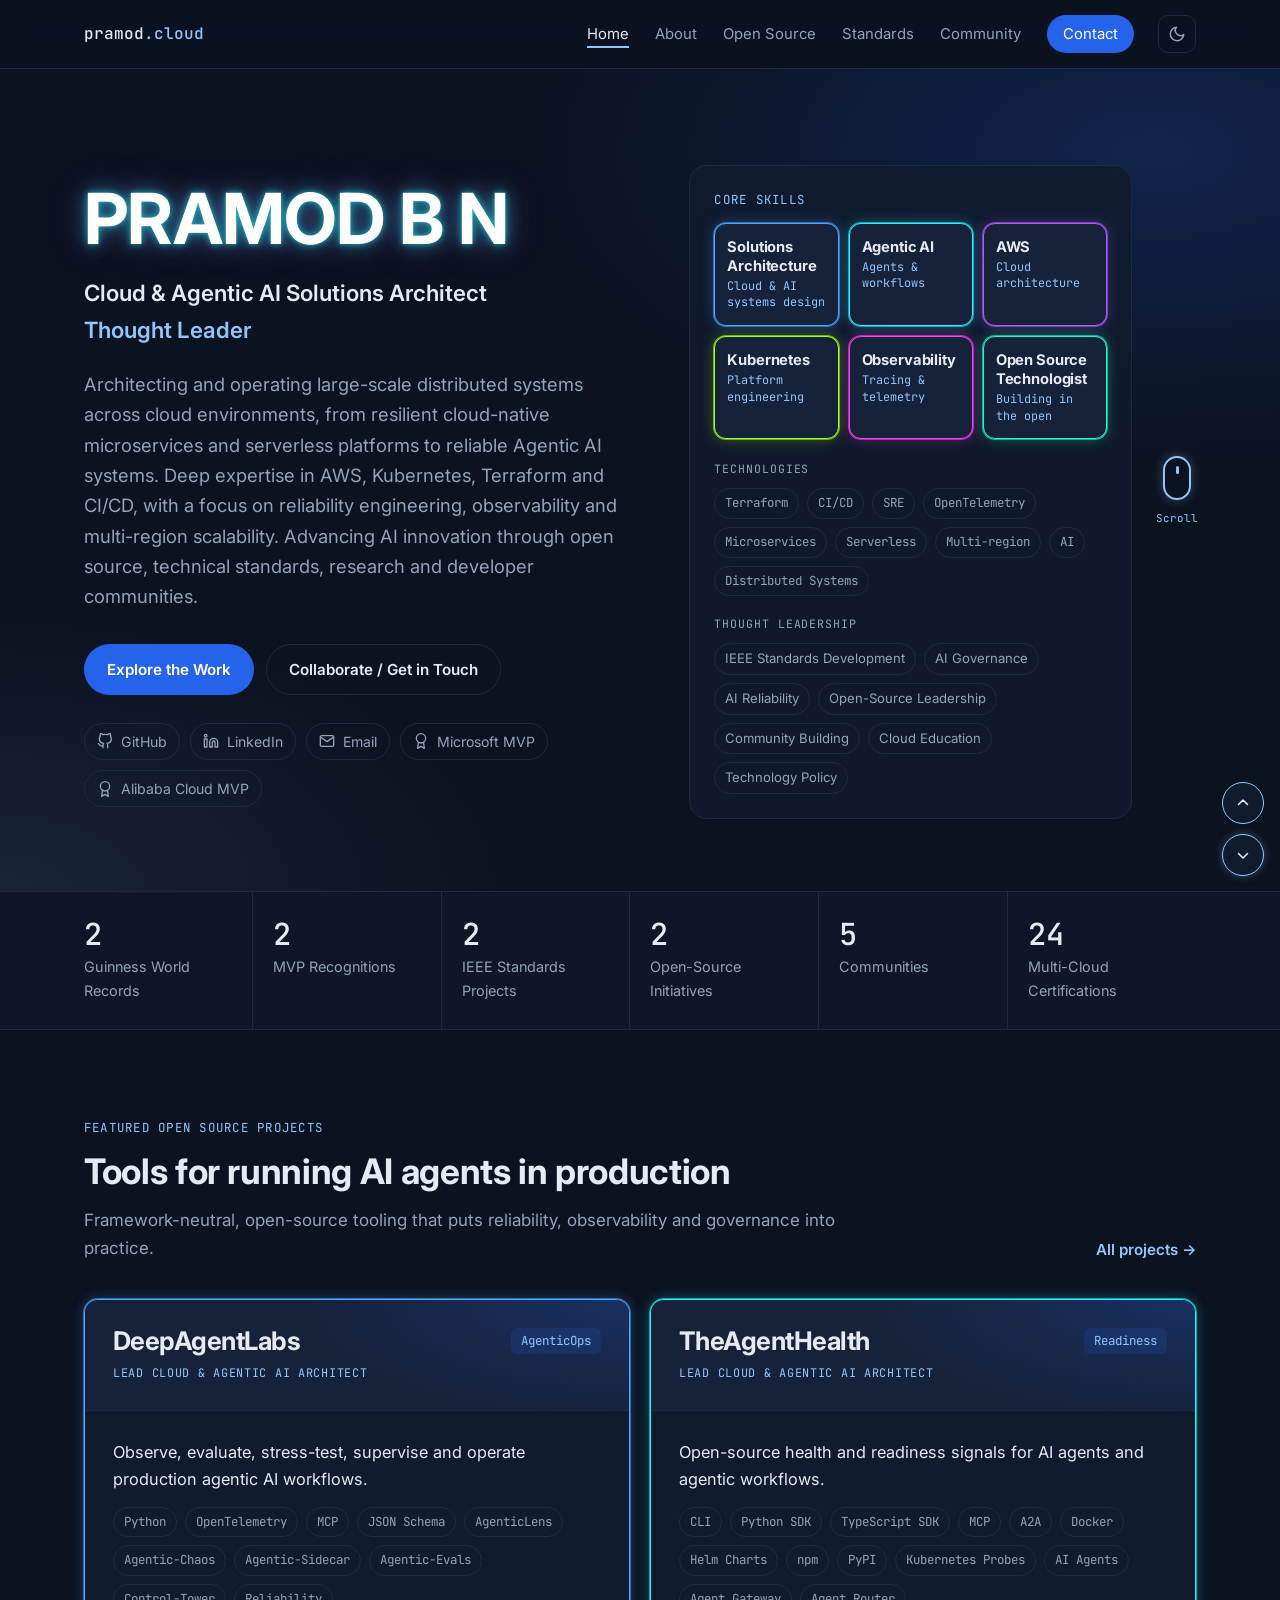
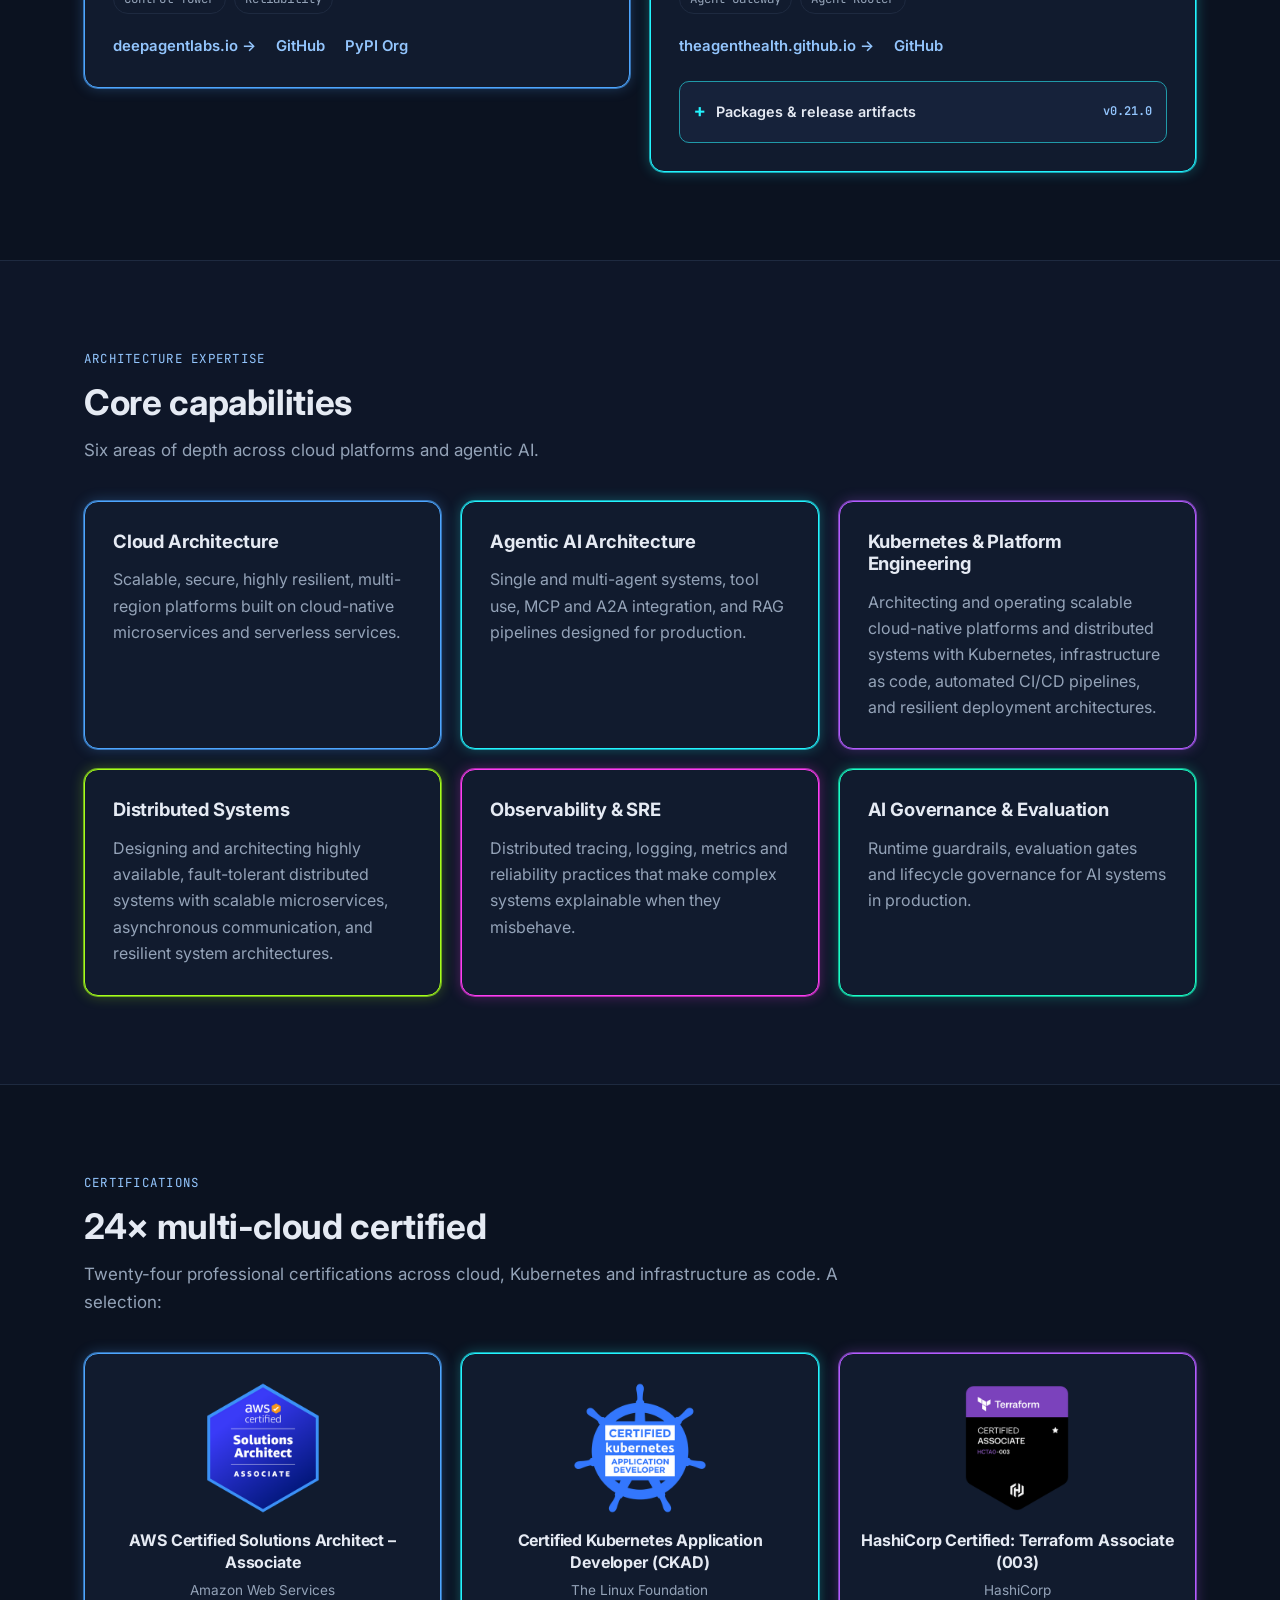
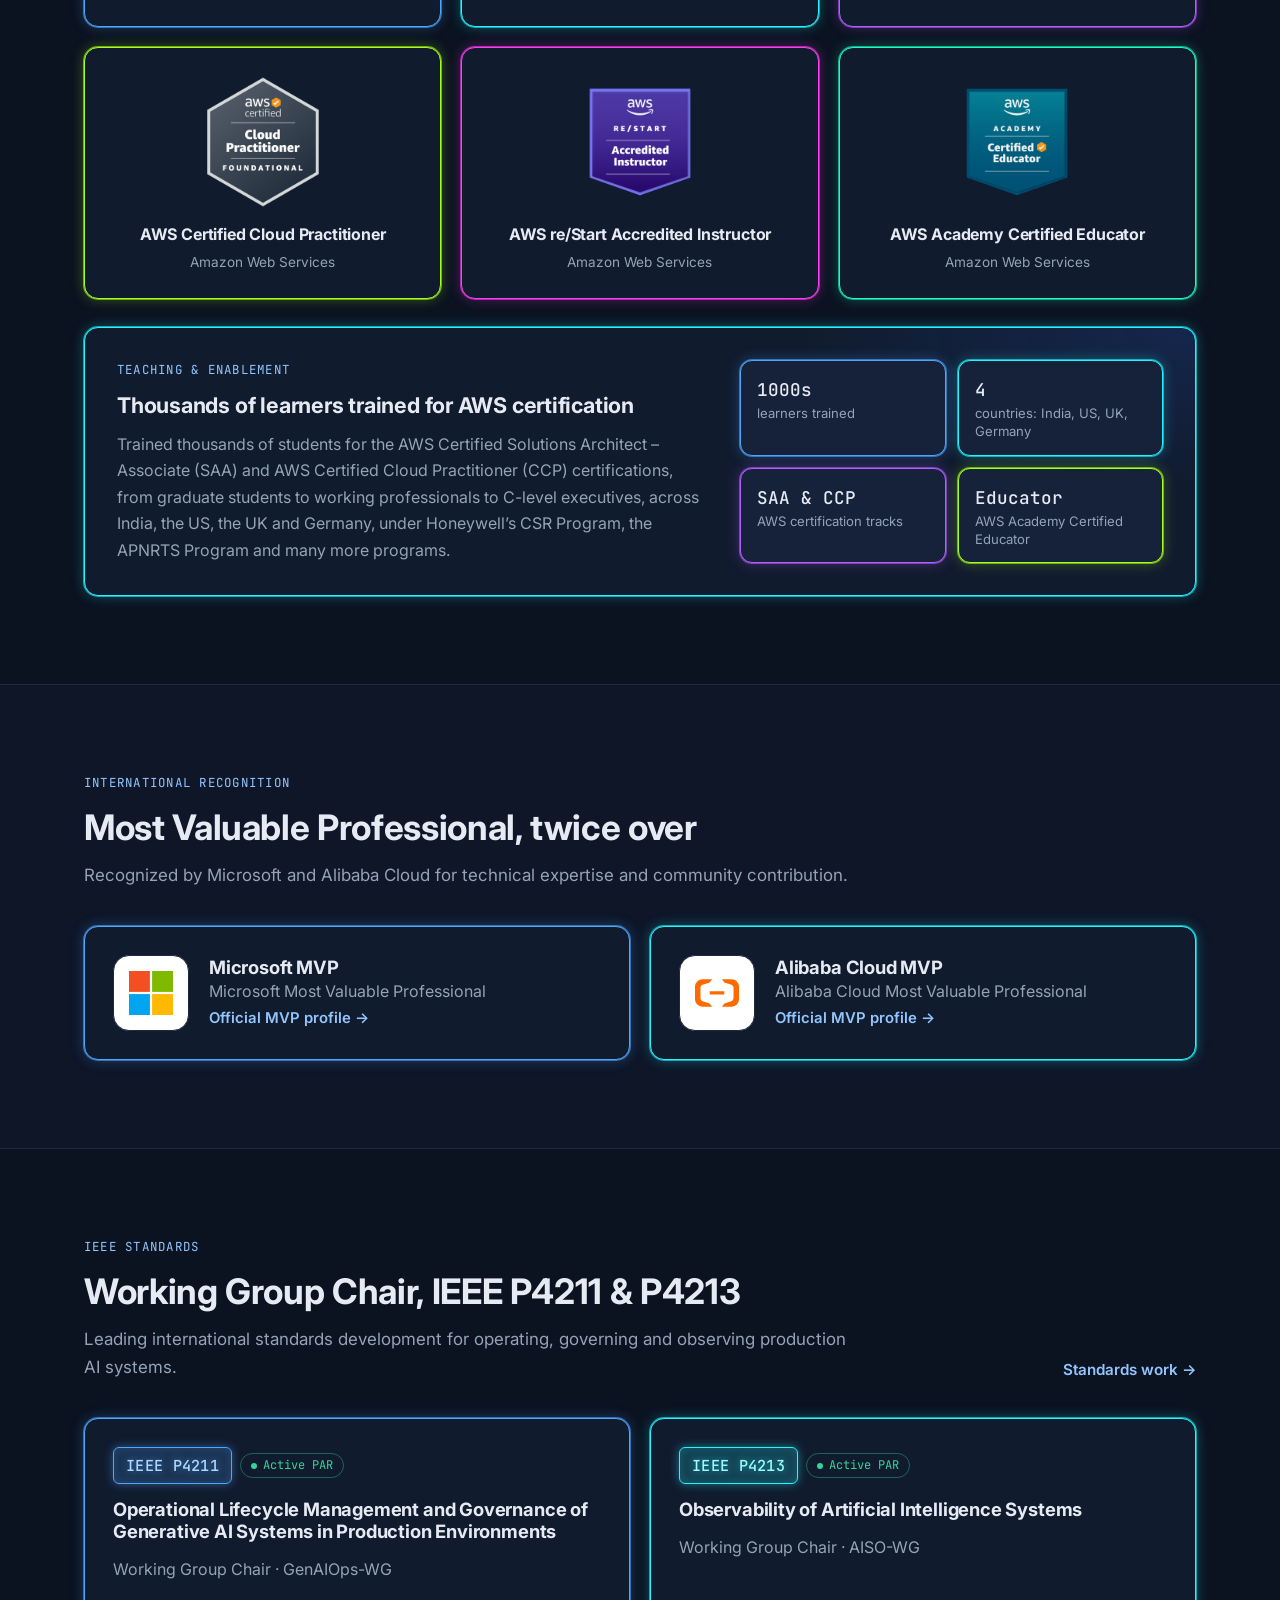
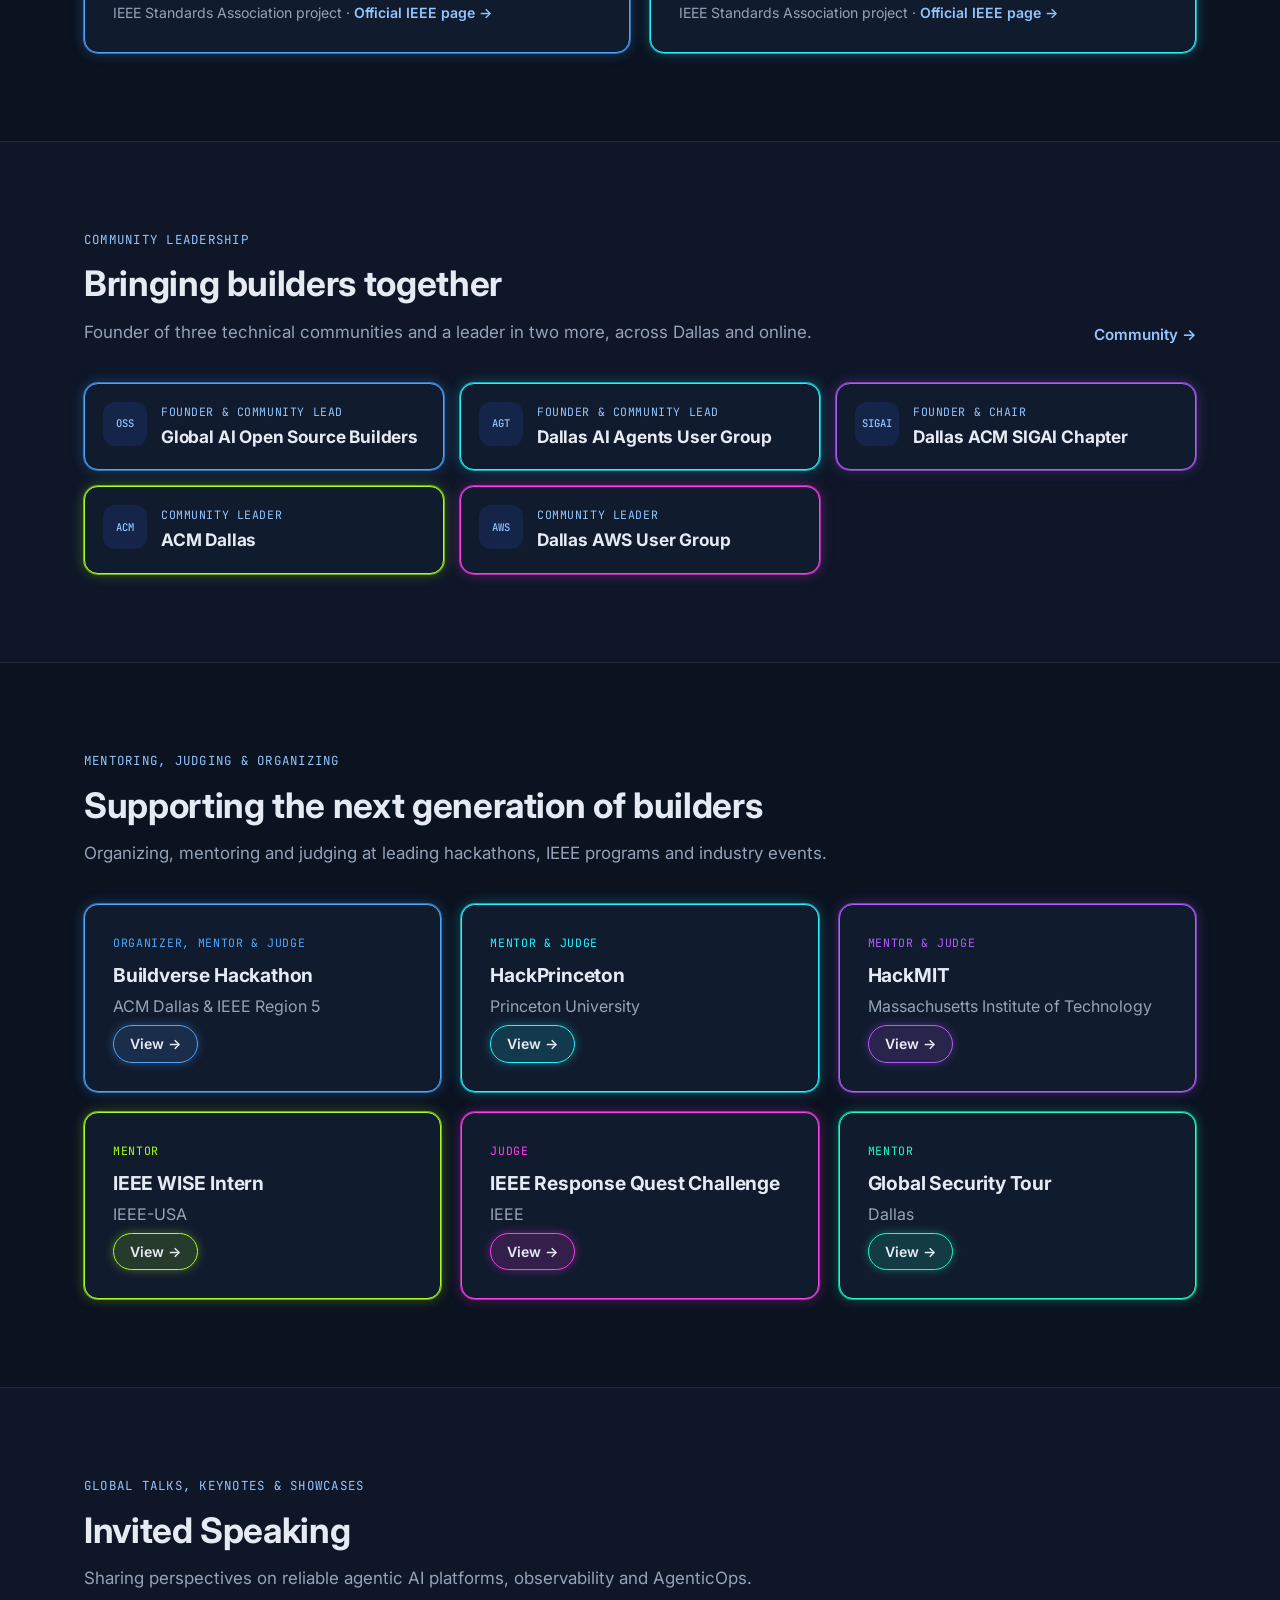
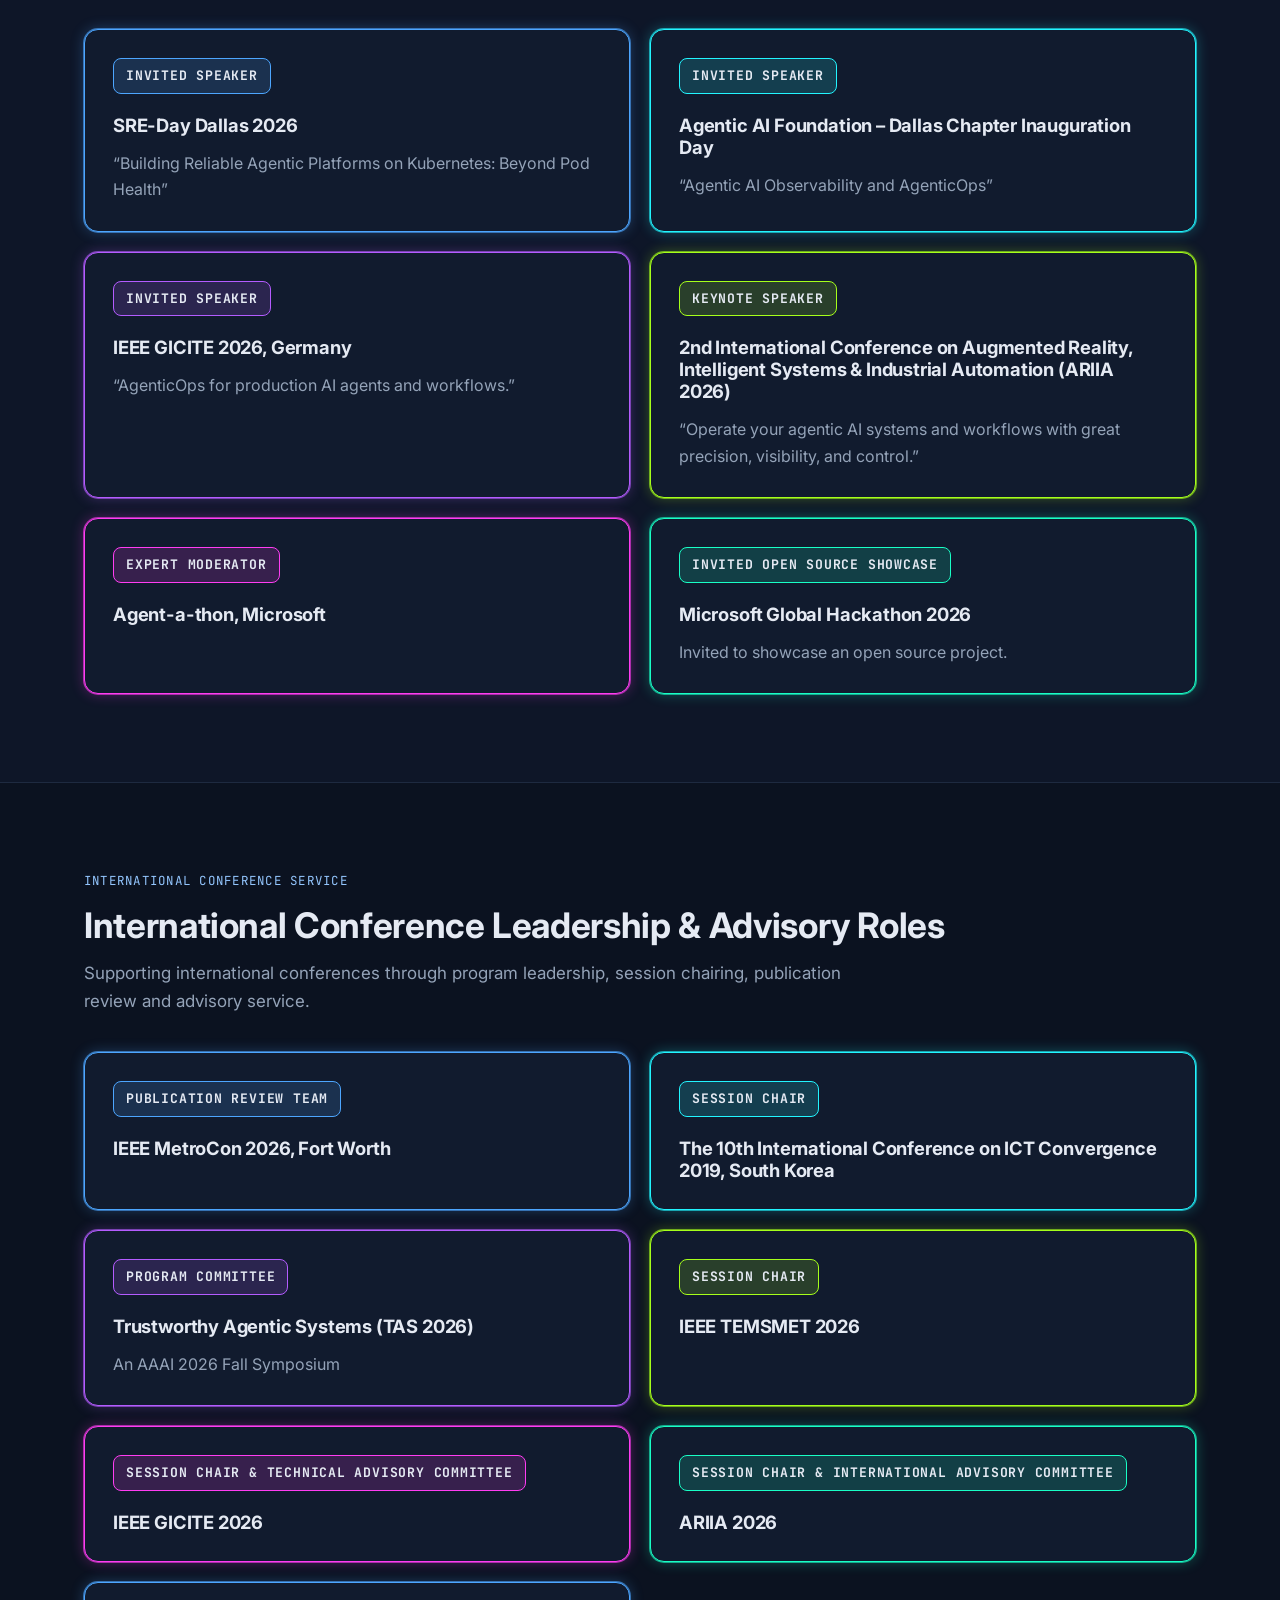
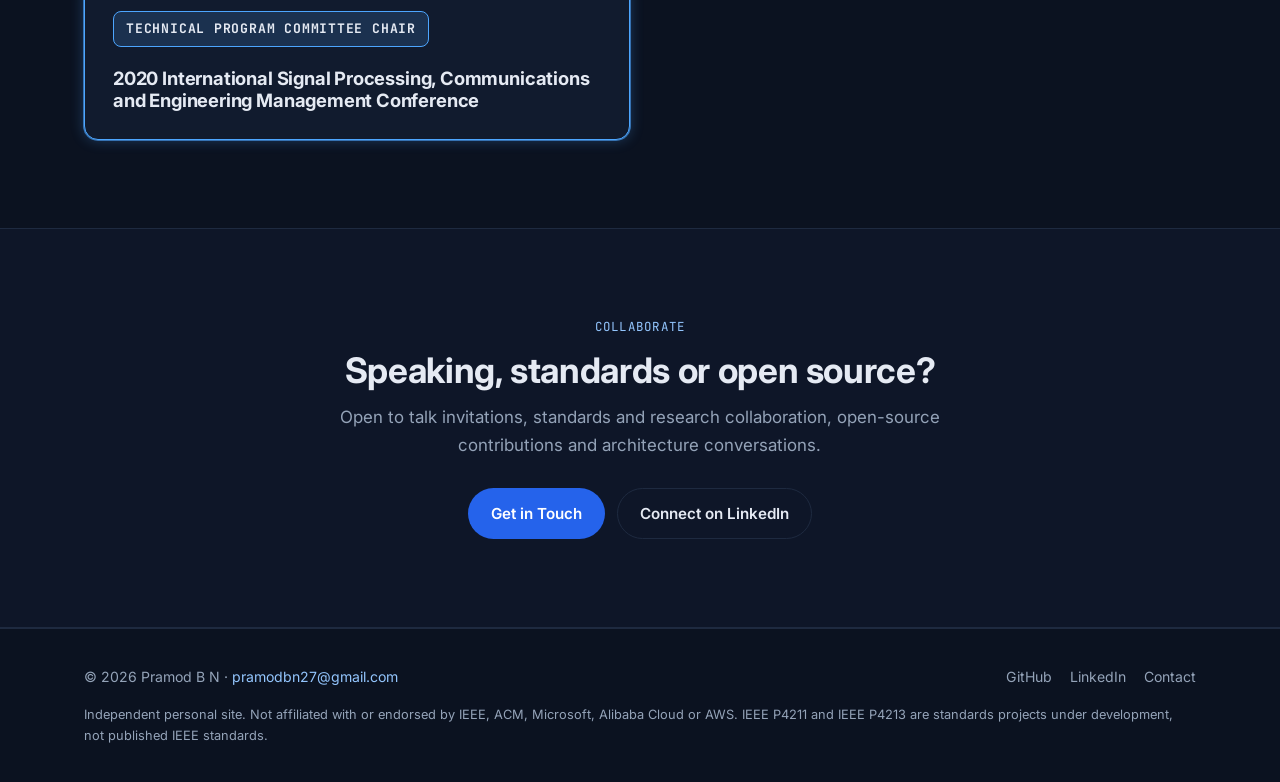
==== index.html @ 17971e89 "Add project package links and expandable AgentHealth artifacts" ====
<!DOCTYPE html>
<html lang="en">
<head>
  <meta charset="UTF-8">
  <meta name="viewport" content="width=device-width, initial-scale=1.0">
  <title>Pramod B N — Cloud & Agentic AI Solutions Architect | Thought Leader</title>
  <meta name="description" content="Pramod B N: Cloud & Agentic AI Solutions Architect, Microsoft MVP and Alibaba Cloud MVP, Working Group Chair for IEEE P4211 and P4213, and open-source builder.">
  <link rel="canonical" href="https://pramod.cloud/">
  <meta property="og:type" content="website">
  <meta property="og:site_name" content="pramod.cloud">
  <meta property="og:title" content="Pramod B N — Cloud & Agentic AI Solutions Architect | Thought Leader">
  <meta property="og:description" content="Pramod B N: Cloud & Agentic AI Solutions Architect, Microsoft MVP and Alibaba Cloud MVP, Working Group Chair for IEEE P4211 and P4213, and open-source builder.">
  <meta property="og:url" content="https://pramod.cloud/">
  <meta property="og:image" content="https://pramod.cloud/assets/img/pramod_pic.jpeg">
  <meta name="twitter:card" content="summary">
  <meta name="theme-color" content="#0b1220">
  <link rel="icon" href="data:image/svg+xml,<svg xmlns='http://www.w3.org/2000/svg' viewBox='0 0 32 32'><rect width='32' height='32' rx='8' fill='%230b1220'/><text x='16' y='22' text-anchor='middle' font-family='monospace' font-size='16' font-weight='700' fill='%2393c5fd'>P</text></svg>">
  <script>try { var t = localStorage.getItem('theme'); if (t) document.documentElement.dataset.theme = t; } catch (e) {}</script>
  <link rel="preconnect" href="https://fonts.googleapis.com">
  <link rel="preconnect" href="https://fonts.gstatic.com" crossorigin>
  <link href="https://fonts.googleapis.com/css2?family=Inter:wght@400;500;600;700&family=JetBrains+Mono:wght@400;500&display=swap" rel="stylesheet">
  <link rel="stylesheet" href="/assets/css/style.css?v=independent-project-cards">
  <script type="application/ld+json">{"@context": "https://schema.org", "@type": "Person", "name": "Pramod B N", "url": "https://pramod.cloud", "image": "https://pramod.cloud/assets/img/pramod_pic.jpeg", "jobTitle": "Cloud & Agentic AI Solutions Architect", "email": "mailto:pramodbn27@gmail.com", "sameAs": ["https://www.linkedin.com/in/pramodbn27", "https://github.com/pramodbn27", "https://mvp.microsoft.com/en-US/MVP/profile/205f903a-6d24-4566-81f5-7a5549df8368", "https://mvp.alibabacloud.com/mvp/detail/384"], "award": ["Microsoft MVP", "Alibaba Cloud MVP"], "alumniOf": [{"@type": "CollegeOrUniversity", "name": "Northeastern University"}, {"@type": "CollegeOrUniversity", "name": "Visvesvaraya Technological University"}], "knowsAbout": ["Cloud architecture", "Agentic AI", "Kubernetes", "Observability", "Site reliability engineering", "AI governance"]}</script>
</head>
<body>

  <a class="skip-link" href="#main">Skip to content</a>
  <header class="nav">
    <div class="container nav__inner">
      <a href="/" class="nav__logo">pramod<span>.cloud</span></a>
      <nav id="nav-menu" class="nav__menu" aria-label="Main">
        <a href="/" aria-current="page">Home</a>
        <a href="/about/">About</a>
        <a href="/projects/">Open Source</a>
        <a href="/standards/">Standards</a>
        <a href="/community/">Community</a>
        <a href="/contact/" class="nav__cta">Contact</a>
      </nav>
      <button class="icon-btn theme-toggle" type="button" aria-label="Switch to light theme">
        <svg class="icon icon--moon" viewBox="0 0 24 24" aria-hidden="true"><path d="M21 12.79A9 9 0 1 1 11.21 3 7 7 0 0 0 21 12.79z"/></svg><svg class="icon icon--sun" viewBox="0 0 24 24" aria-hidden="true"><circle cx="12" cy="12" r="5"/><line x1="12" y1="1" x2="12" y2="3"/><line x1="12" y1="21" x2="12" y2="23"/><line x1="4.22" y1="4.22" x2="5.64" y2="5.64"/><line x1="18.36" y1="18.36" x2="19.78" y2="19.78"/><line x1="1" y1="12" x2="3" y2="12"/><line x1="21" y1="12" x2="23" y2="12"/><line x1="4.22" y1="19.78" x2="5.64" y2="18.36"/><line x1="18.36" y1="5.64" x2="19.78" y2="4.22"/></svg>
      </button>
      <button class="icon-btn nav__toggle" type="button" aria-label="Open menu" aria-expanded="false" aria-controls="nav-menu">
        <svg class="icon " viewBox="0 0 24 24" aria-hidden="true"><line x1="3" y1="7" x2="21" y2="7"/><line x1="3" y1="17" x2="21" y2="17"/></svg>
      </button>
    </div>
  </header>

  <main id="main">
    <section class="hero">
      <div class="container hero__grid">
        <div>
          <h1>Pramod B N</h1>
          <p class="hero__role"><span class="hero__role-text">Cloud &amp; Agentic AI Solutions Architect</span><span class="hero__role-sub">Thought Leader</span></p>
          <p class="hero__lead">
            Architecting and operating large-scale distributed systems across cloud environments, from resilient
            cloud-native microservices and serverless platforms to reliable Agentic AI systems. Deep expertise in AWS,
            Kubernetes, Terraform and CI/CD, with a focus on reliability engineering, observability and multi-region
            scalability. Advancing AI innovation through open source, technical standards, research and developer communities.
          </p>
          <div class="hero__actions">
            <a href="#projects" class="btn btn--primary">Explore the Work</a>
            <a href="/contact/" class="btn btn--ghost">Collaborate / Get in Touch</a>
          </div>
          <ul class="socials" aria-label="Profiles">
            <li><a href="https://github.com/pramodbn27" target="_blank" rel="noopener"><svg class="icon " viewBox="0 0 24 24" aria-hidden="true"><path d="M9 19c-5 1.5-5-2.5-7-3m14 6v-3.87a3.37 3.37 0 0 0-.94-2.61c3.14-.35 6.44-1.54 6.44-7A5.44 5.44 0 0 0 20 4.77 5.07 5.07 0 0 0 19.91 1S18.73.65 16 2.48a13.38 13.38 0 0 0-7 0C6.27.65 5.09 1 5.09 1A5.07 5.07 0 0 0 5 4.77a5.44 5.44 0 0 0-1.5 3.78c0 5.42 3.3 6.61 6.44 7A3.37 3.37 0 0 0 9 18.13V22"/></svg>GitHub</a></li>
            <li><a href="https://www.linkedin.com/in/pramodbn27" target="_blank" rel="noopener"><svg class="icon " viewBox="0 0 24 24" aria-hidden="true"><path d="M16 8a6 6 0 0 1 6 6v7h-4v-7a2 2 0 0 0-2-2 2 2 0 0 0-2 2v7h-4v-7a6 6 0 0 1 6-6z"/><rect x="2" y="9" width="4" height="12"/><circle cx="4" cy="4" r="2"/></svg>LinkedIn</a></li>
            <li><a href="mailto:pramodbn27@gmail.com"><svg class="icon " viewBox="0 0 24 24" aria-hidden="true"><path d="M4 4h16c1.1 0 2 .9 2 2v12c0 1.1-.9 2-2 2H4c-1.1 0-2-.9-2-2V6c0-1.1.9-2 2-2z"/><polyline points="22,6 12,13 2,6"/></svg>Email</a></li>
            <li><a href="https://mvp.microsoft.com/en-US/MVP/profile/205f903a-6d24-4566-81f5-7a5549df8368" target="_blank" rel="noopener"><svg class="icon " viewBox="0 0 24 24" aria-hidden="true"><circle cx="12" cy="8" r="7"/><polyline points="8.21 13.89 7 23 12 20 17 23 15.79 13.88"/></svg>Microsoft MVP</a></li>
            <li><a href="https://mvp.alibabacloud.com/mvp/detail/384" target="_blank" rel="noopener"><svg class="icon " viewBox="0 0 24 24" aria-hidden="true"><circle cx="12" cy="8" r="7"/><polyline points="8.21 13.89 7 23 12 20 17 23 15.79 13.88"/></svg>Alibaba Cloud MVP</a></li>
          </ul>
        </div>
        <div class="hero__skills">
          <div class="skills-panel" aria-label="Skills">
            <p class="eyebrow">Core skills</p>
            <ul class="skills-grid">
              <li><strong>Solutions Architecture</strong><span>Cloud &amp; AI systems design</span></li>
              <li><strong>Agentic AI</strong><span>Agents &amp; workflows</span></li>
              <li><strong>AWS</strong><span>Cloud architecture</span></li>
              <li><strong>Kubernetes</strong><span>Platform engineering</span></li>
              <li><strong>Observability</strong><span>Tracing &amp; telemetry</span></li>
              <li><strong>Open Source Technologist</strong><span>Building in the open</span></li>
            </ul>
            <p class="skills-label">Technologies</p>
            <ul class="chips chips--mono"><li>Terraform</li><li>CI/CD</li><li>SRE</li><li>OpenTelemetry</li><li>Microservices</li><li>Serverless</li><li>Multi-region</li><li>AI</li><li>Distributed Systems</li></ul>
            <p class="skills-label">Thought leadership</p>
            <ul class="chips"><li>IEEE Standards Development</li><li>AI Governance</li><li>AI Reliability</li><li>Open-Source Leadership</li><li>Community Building</li><li>Cloud Education</li><li>Technology Policy</li></ul>
          </div>
          <a class="hero__scroll" href="#highlights" aria-label="Scroll down to highlights">
            <span class="hero__mouse" aria-hidden="true"><span class="hero__mouse-wheel"></span></span>
            <span>Scroll</span>
          </a>
        </div>
      </div>
    </section>

    <section id="highlights" class="proof" aria-label="Highlights">
      <div class="container">
        <ul class="proof__list">
          <li class="proof__item"><span class="proof__num">2</span><span class="proof__label">Guinness World Records</span></li>
          <li class="proof__item"><a href="/#recognition"><span class="proof__num">2</span><span class="proof__label">MVP Recognitions</span></a></li>
          <li class="proof__item"><a href="/standards/"><span class="proof__num">2</span><span class="proof__label">IEEE Standards Projects</span></a></li>
          <li class="proof__item"><a href="/projects/"><span class="proof__num">2</span><span class="proof__label">Open-Source Initiatives</span></a></li>
          <li class="proof__item"><a href="/community/"><span class="proof__num">5</span><span class="proof__label">Communities</span></a></li>
          <li class="proof__item"><a href="/#certifications"><span class="proof__num">24</span><span class="proof__label">Multi-Cloud Certifications</span></a></li>
        </ul>
      </div>
    </section>

    <section id="projects" class="section">
      <div class="container">
        <div class="section__head">
          <div>
            <p class="eyebrow">Featured Open Source Projects</p>
            <h2>Tools for running AI agents in production</h2>
            <p class="section__lead">Framework-neutral, open-source tooling that puts reliability, observability and governance into practice.</p>
          </div>
          <a class="more" href="/projects/">All projects &rarr;</a>
        </div>
        <div class="cards cards--2">
          <article class="card project">
            <div class="project__band"><div class="project__head"><h3>DeepAgentLabs</h3><span class="tag">AgenticOps</span></div><p class="project__role">Lead Cloud &amp; Agentic AI Architect</p></div>
            <div class="project__body">
              <p class="project__value">Observe, evaluate, stress-test, supervise and operate production agentic AI workflows.</p>
              <ul class="chips chips--mono"><li>Python</li><li>OpenTelemetry</li><li>MCP</li><li>JSON Schema</li><li>AgenticLens</li><li>Agentic-Chaos</li><li>Agentic-Sidecar</li><li>Agentic-Evals</li><li>Control-Tower</li><li>Reliability</li></ul>
              <div class="card__links">
                <a href="https://deepagentlabs.io/" target="_blank" rel="noopener">deepagentlabs.io &rarr;</a>
                <a href="https://github.com/DeepAgentLabs" target="_blank" rel="noopener">GitHub</a>
                <a href="https://pypi.org/org/deepagentlabs/" target="_blank" rel="noopener">PyPI Org</a>
              </div>
            </div>
          </article>
          <article class="card project">
            <div class="project__band"><div class="project__head"><h3>TheAgentHealth</h3><span class="tag">Readiness</span></div><p class="project__role">Lead Cloud &amp; Agentic AI Architect</p></div>
            <div class="project__body">
              <p class="project__value">Open-source health and readiness signals for AI agents and agentic workflows.</p>
              <ul class="chips chips--mono"><li>CLI</li><li>Python SDK</li><li>TypeScript SDK</li><li>MCP</li><li>A2A</li><li>Docker</li><li>Helm Charts</li><li>npm</li><li>PyPI</li><li>Kubernetes Probes</li><li>AI Agents</li><li>Agent Gateway</li><li>Agent Router</li></ul>
              <div class="card__links">
                <a href="https://theagenthealth.github.io/" target="_blank" rel="noopener">theagenthealth.github.io &rarr;</a>
                <a href="https://github.com/TheAgentHealth/agenthealth" target="_blank" rel="noopener">GitHub</a>
              </div>
              <details class="project-artifacts">
                <summary><span>Packages &amp; release artifacts</span><span class="project-artifacts__count">v0.21.0</span></summary>
                <div class="project-artifacts__body">
                  <p class="project-artifacts__heading">Packages &amp; platforms</p>
                  <ul class="project-artifacts__platforms">
                    <li><a href="https://pypi.org/project/agenthealth/" target="_blank" rel="noopener">PyPI — Python SDK</a></li>
                    <li><a href="https://www.npmjs.com/package/@theagenthealth/agenthealth" target="_blank" rel="noopener">npm — JavaScript/TypeScript SDK</a></li>
                    <li><a href="https://hub.docker.com/r/theagenthealth/agenthealth" target="_blank" rel="noopener">Docker Hub image</a></li>
                    <li><a href="https://hub.docker.com/r/theagenthealth/agenthealth/tags" target="_blank" rel="noopener">Docker Hub image tags</a></li>
                    <li><a href="https://github.com/TheAgentHealth/agenthealth/pkgs/container/agenthealth" target="_blank" rel="noopener">GitHub container image</a></li>
                    <li><a href="https://github.com/TheAgentHealth/agenthealth/pkgs/container/charts%2Fagenthealth" target="_blank" rel="noopener">GitHub Helm chart</a></li>
                    <li><a href="https://github.com/TheAgentHealth/agenthealth/pkgs/container/agenthealth-binaries" target="_blank" rel="noopener">GitHub OCI binary bundle</a></li>
                    <li><a href="https://github.com/TheAgentHealth/agenthealth/releases" target="_blank" rel="noopener">GitHub releases — all versions</a></li>
                  </ul>
                  <p class="project-artifacts__heading"><a href="https://github.com/TheAgentHealth/agenthealth/releases/tag/v0.21.0" target="_blank" rel="noopener">v0.21.0 release</a> <span>21 downloadable artifacts</span></p>
                  <ul class="project-artifacts__downloads">
                    <li><a href="https://github.com/TheAgentHealth/agenthealth/releases/download/v0.21.0/agenthealth_v0.21.0_linux_amd64.tar.gz" target="_blank" rel="noopener">Linux AMD64 CLI</a></li>
                    <li><a href="https://github.com/TheAgentHealth/agenthealth/releases/download/v0.21.0/agenthealth_v0.21.0_linux_arm64.tar.gz" target="_blank" rel="noopener">Linux ARM64 CLI</a></li>
                    <li><a href="https://github.com/TheAgentHealth/agenthealth/releases/download/v0.21.0/agenthealth_v0.21.0_darwin_amd64.tar.gz" target="_blank" rel="noopener">macOS Intel CLI</a></li>
                    <li><a href="https://github.com/TheAgentHealth/agenthealth/releases/download/v0.21.0/agenthealth_v0.21.0_darwin_arm64.tar.gz" target="_blank" rel="noopener">macOS Apple Silicon CLI</a></li>
                    <li><a href="https://github.com/TheAgentHealth/agenthealth/releases/download/v0.21.0/agenthealth_v0.21.0_windows_amd64.zip" target="_blank" rel="noopener">Windows AMD64 CLI</a></li>
                    <li><a href="https://github.com/TheAgentHealth/agenthealth/releases/download/v0.21.0/agenthealth_v0.21.0_linux_amd64.deb" target="_blank" rel="noopener">Debian/Ubuntu packages — AMD64</a></li>
                    <li><a href="https://github.com/TheAgentHealth/agenthealth/releases/download/v0.21.0/agenthealth_v0.21.0_linux_arm64.deb" target="_blank" rel="noopener">Debian/Ubuntu packages — ARM64</a></li>
                    <li><a href="https://github.com/TheAgentHealth/agenthealth/releases/download/v0.21.0/agenthealth_v0.21.0_linux_amd64.rpm" target="_blank" rel="noopener">RPM packages — AMD64</a></li>
                    <li><a href="https://github.com/TheAgentHealth/agenthealth/releases/download/v0.21.0/agenthealth_v0.21.0_linux_arm64.rpm" target="_blank" rel="noopener">RPM packages — ARM64</a></li>
                    <li><a href="https://github.com/TheAgentHealth/agenthealth/releases/download/v0.21.0/agenthealth.rb" target="_blank" rel="noopener">Homebrew formula</a></li>
                    <li><a href="https://github.com/TheAgentHealth/agenthealth/releases/download/v0.21.0/agenthealth.json" target="_blank" rel="noopener">Scoop manifest</a></li>
                    <li><a href="https://github.com/TheAgentHealth/agenthealth/releases/download/v0.21.0/agenthealth-0.21.0.tgz" target="_blank" rel="noopener">Helm chart archive</a></li>
                    <li><a href="https://github.com/TheAgentHealth/agenthealth/releases/download/v0.21.0/agenthealth-0.21.0-py3-none-any.whl" target="_blank" rel="noopener">Python SDK — Wheel</a></li>
                    <li><a href="https://github.com/TheAgentHealth/agenthealth/releases/download/v0.21.0/agenthealth-0.21.0.tar.gz" target="_blank" rel="noopener">Python SDK — Source archive</a></li>
                    <li><a href="https://github.com/TheAgentHealth/agenthealth/releases/download/v0.21.0/theagenthealth-agenthealth-0.21.0.tgz" target="_blank" rel="noopener">npm package archive</a></li>
                    <li><a href="https://github.com/TheAgentHealth/agenthealth/releases/download/v0.21.0/agenthealth_v0.21.0_linux_amd64.cdx.json" target="_blank" rel="noopener">Linux SBOMs — AMD64</a></li>
                    <li><a href="https://github.com/TheAgentHealth/agenthealth/releases/download/v0.21.0/agenthealth_v0.21.0_linux_arm64.cdx.json" target="_blank" rel="noopener">Linux SBOMs — ARM64</a></li>
                    <li><a href="https://github.com/TheAgentHealth/agenthealth/releases/download/v0.21.0/agenthealth_v0.21.0_darwin_amd64.cdx.json" target="_blank" rel="noopener">macOS SBOMs — Intel</a></li>
                    <li><a href="https://github.com/TheAgentHealth/agenthealth/releases/download/v0.21.0/agenthealth_v0.21.0_darwin_arm64.cdx.json" target="_blank" rel="noopener">macOS SBOMs — Apple Silicon</a></li>
                    <li><a href="https://github.com/TheAgentHealth/agenthealth/releases/download/v0.21.0/agenthealth_v0.21.0_windows_amd64.cdx.json" target="_blank" rel="noopener">Windows SBOM</a></li>
                    <li><a href="https://github.com/TheAgentHealth/agenthealth/releases/download/v0.21.0/checksums.txt" target="_blank" rel="noopener">Checksums</a></li>
                  </ul>
                </div>
              </details>
            </div>
          </article>
        </div>
      </div>
    </section>

    <section id="expertise" class="section section--alt">
      <div class="container">
        <p class="eyebrow">Architecture expertise</p>
        <h2>Core capabilities</h2>
        <p class="section__lead">Six areas of depth across cloud platforms and agentic AI.</p>
        <div class="cards cards--3">
          <article class="card">
            <h3>Cloud Architecture</h3>
            <p>Scalable, secure, highly resilient, multi-region platforms built on cloud-native microservices and serverless services.</p>
          </article>
          <article class="card">
            <h3>Agentic AI Architecture</h3>
            <p>Single and multi-agent systems, tool use, MCP and A2A integration, and RAG pipelines designed for production.</p>
          </article>
          <article class="card">
            <h3>Kubernetes &amp; Platform Engineering</h3>
            <p>Architecting and operating scalable cloud-native platforms and distributed systems with Kubernetes, infrastructure as code, automated CI/CD pipelines, and resilient deployment architectures.</p>
          </article>
          <article class="card">
            <h3>Distributed Systems</h3>
            <p>Designing and architecting highly available, fault-tolerant distributed systems with scalable microservices, asynchronous communication, and resilient system architectures.</p>
          </article>
          <article class="card">
            <h3>Observability &amp; SRE</h3>
            <p>Distributed tracing, logging, metrics and reliability practices that make complex systems explainable when they misbehave.</p>
          </article>
          <article class="card">
            <h3>AI Governance &amp; Evaluation</h3>
            <p>Runtime guardrails, evaluation gates and lifecycle governance for AI systems in production.</p>
          </article>
        </div>
      </div>
    </section>

    <section id="certifications" class="section">
      <div class="container">
        <p class="eyebrow">Certifications</p>
        <h2>24× multi-cloud certified</h2>
        <p class="section__lead">Twenty-four professional certifications across cloud, Kubernetes and infrastructure as code. A selection:</p>
        <ul class="certs">
          <li class="cert" style="--glow: #4da6ff">
            <img src="/assets/img/certs/aws-solutions-architect-associate.png" alt="AWS Certified Solutions Architect – Associate badge" width="340" height="340" loading="lazy">
            <h3>AWS Certified Solutions Architect – Associate</h3>
            <p>Amazon Web Services</p>
          </li>
          <li class="cert" style="--glow: #22f5ff">
            <img src="/assets/img/certs/kubernetes-ckad.png" alt="Certified Kubernetes Application Developer (CKAD) badge" width="340" height="340" loading="lazy">
            <h3>Certified Kubernetes Application Developer (CKAD)</h3>
            <p>The Linux Foundation</p>
          </li>
          <li class="cert" style="--glow: #b45cff">
            <img src="/assets/img/certs/hashicorp-terraform-associate.png" alt="HashiCorp Certified: Terraform Associate (003) badge" width="340" height="340" loading="lazy">
            <h3>HashiCorp Certified: Terraform Associate (003)</h3>
            <p>HashiCorp</p>
          </li>
          <li class="cert" style="--glow: #a6ff1a">
            <img src="/assets/img/certs/aws-cloud-practitioner.png" alt="AWS Certified Cloud Practitioner badge" width="340" height="340" loading="lazy">
            <h3>AWS Certified Cloud Practitioner</h3>
            <p>Amazon Web Services</p>
          </li>
          <li class="cert" style="--glow: #ff3df2">
            <img src="/assets/img/certs/aws-restart-accredited-instructor.png" alt="AWS re/Start Accredited Instructor badge" width="340" height="340" loading="lazy">
            <h3>AWS re/Start Accredited Instructor</h3>
            <p>Amazon Web Services</p>
          </li>
          <li class="cert" style="--glow: #19ffc6">
            <img src="/assets/img/certs/aws-academy-certified-educator.png" alt="AWS Academy Certified Educator badge" width="340" height="340" loading="lazy">
            <h3>AWS Academy Certified Educator</h3>
            <p>Amazon Web Services</p>
          </li>
        </ul>
        <div class="teaching">
          <div>
            <p class="eyebrow">Teaching &amp; enablement</p>
            <h3>Thousands of learners trained for AWS certification</h3>
            <p>
              Trained thousands of students for the AWS Certified Solutions Architect – Associate (SAA) and
              AWS Certified Cloud Practitioner (CCP) certifications, from graduate students to working professionals
              to C-level executives, across India, the US, the UK and Germany, under Honeywell&rsquo;s CSR Program,
              the APNRTS Program and many more programs.
            </p>
          </div>
          <ul class="teaching__facts">
            <li><strong>1000s</strong><span>learners trained</span></li>
            <li><strong>4</strong><span>countries: India, US, UK, Germany</span></li>
            <li><strong>SAA &amp; CCP</strong><span>AWS certification tracks</span></li>
            <li><strong>Educator</strong><span>AWS Academy Certified Educator</span></li>
          </ul>
        </div>
      </div>
    </section>

    <section id="recognition" class="section section--alt">
      <div class="container">
        <p class="eyebrow">International recognition</p>
        <h2>Most Valuable Professional, twice over</h2>
        <p class="section__lead">Recognized by Microsoft and Alibaba Cloud for technical expertise and community contribution.</p>
        <div class="cards cards--2">
          <article class="card award">
            <div class="award__logo"><svg class="award__logo-svg" viewBox="0 0 24 24" role="img" aria-label="Microsoft logo"><rect x="0" y="0" width="11.4" height="11.4" fill="#F25022"/><rect x="12.6" y="0" width="11.4" height="11.4" fill="#7FBA00"/><rect x="0" y="12.6" width="11.4" height="11.4" fill="#00A4EF"/><rect x="12.6" y="12.6" width="11.4" height="11.4" fill="#FFB900"/></svg></div>
            <div>
              <h3>Microsoft MVP</h3>
              <p>Microsoft Most Valuable Professional</p>
              <a href="https://mvp.microsoft.com/en-US/MVP/profile/205f903a-6d24-4566-81f5-7a5549df8368" target="_blank" rel="noopener">Official MVP profile &rarr;</a>
            </div>
          </article>
          <article class="card award">
            <div class="award__logo"><svg class="award__logo-svg" viewBox="0 0 24 24" role="img" aria-label="Alibaba Cloud logo"><path fill="#FF6A00" d="M3.996 4.517h5.291L8.01 6.324 4.153 7.506a1.668 1.668 0 0 0-1.165 1.601v5.786a1.668 1.668 0 0 0 1.165 1.6l3.857 1.183 1.277 1.807H3.996A3.996 3.996 0 0 1 0 15.487V8.513a3.996 3.996 0 0 1 3.996-3.996m16.008 0h-5.291l1.277 1.807 3.857 1.182c.715.227 1.17.889 1.165 1.601v5.786a1.668 1.668 0 0 1-1.165 1.6l-3.857 1.183-1.277 1.807h5.291A3.996 3.996 0 0 0 24 15.487V8.513a3.996 3.996 0 0 0-3.996-3.996m-4.007 8.345H8.002v-1.804h7.995Z"/></svg></div>
            <div>
              <h3>Alibaba Cloud MVP</h3>
              <p>Alibaba Cloud Most Valuable Professional</p>
              <a href="https://mvp.alibabacloud.com/mvp/detail/384" target="_blank" rel="noopener">Official MVP profile &rarr;</a>
            </div>
          </article>
        </div>
      </div>
    </section>

    <section id="standards" class="section">
      <div class="container">
        <div class="section__head">
          <div>
            <p class="eyebrow">IEEE Standards</p>
            <h2>Working Group Chair, IEEE P4211 &amp; P4213</h2>
            <p class="section__lead">Leading international standards development for operating, governing and observing production AI systems.</p>
          </div>
          <a class="more" href="/standards/">Standards work &rarr;</a>
        </div>
        <div class="cards cards--2">
          <article class="card">
            <div class="card__meta"><span class="tag tag--ieee">IEEE P4211</span><span class="status">Active PAR</span></div>
            <h3>Operational Lifecycle Management and Governance of Generative AI Systems in Production Environments</h3>
            <p>Working Group Chair &middot; GenAIOps-WG</p>
            <p class="ieee-line">IEEE Standards Association project &middot; <a href="https://standards.ieee.org/ieee/4211/12757/" target="_blank" rel="noopener">Official IEEE page &rarr;</a></p>
          </article>
          <article class="card">
            <div class="card__meta"><span class="tag tag--ieee">IEEE P4213</span><span class="status">Active PAR</span></div>
            <h3>Observability of Artificial Intelligence Systems</h3>
            <p>Working Group Chair &middot; AISO-WG</p>
            <p class="ieee-line">IEEE Standards Association project &middot; <a href="https://standards.ieee.org/ieee/4213/12758/" target="_blank" rel="noopener">Official IEEE page &rarr;</a></p>
          </article>
        </div>
      </div>
    </section>

    <section id="community" class="section section--alt">
      <div class="container">
        <div class="section__head">
          <div>
            <p class="eyebrow">Community leadership</p>
            <h2>Bringing builders together</h2>
            <p class="section__lead">Founder of three technical communities and a leader in two more, across Dallas and online.</p>
          </div>
          <a class="more" href="/community/">Community &rarr;</a>
        </div>
        <ul class="community community--home">
          <li class="community__item">
            <span class="community__mark" aria-hidden="true">OSS</span>
            <div>
              <p class="community__role">Founder &amp; Community Lead</p>
              <h3>Global AI Open Source Builders</h3>
              
            </div>
          </li>
          <li class="community__item">
            <span class="community__mark" aria-hidden="true">AGT</span>
            <div>
              <p class="community__role">Founder &amp; Community Lead</p>
              <h3>Dallas AI Agents User Group</h3>
              
            </div>
          </li>
          <li class="community__item">
            <span class="community__mark" aria-hidden="true">SIGAI</span>
            <div>
              <p class="community__role">Founder &amp; Chair</p>
              <h3>Dallas ACM SIGAI Chapter</h3>
              
            </div>
          </li>
          <li class="community__item">
            <span class="community__mark" aria-hidden="true">ACM</span>
            <div>
              <p class="community__role">Community Leader</p>
              <h3>ACM Dallas</h3>
              
            </div>
          </li>
          <li class="community__item">
            <span class="community__mark" aria-hidden="true">AWS</span>
            <div>
              <p class="community__role">Community Leader</p>
              <h3>Dallas AWS User Group</h3>
              
            </div>
          </li>
        </ul>
      </div>
    </section>

    <section id="mentoring" class="section">
      <div class="container">
        <p class="eyebrow">Mentoring, judging &amp; organizing</p>
        <h2>Supporting the next generation of builders</h2>
        <p class="section__lead">Organizing, mentoring and judging at leading hackathons, IEEE programs and industry events.</p>
        <ul class="cards cards--3 mentors">
          <li class="card mentor">
            <p class="mentor__role">Organizer, Mentor &amp; Judge</p>
            <h3>Buildverse Hackathon</h3>
            <p>ACM Dallas &amp; IEEE Region 5</p>
            <a class="mentor__link" href="https://hackculture.io/hackathons/buildverse-hackathon" target="_blank" rel="noopener" aria-label="View the Buildverse hackathon on HackCulture">View &rarr;</a>
          </li>
          <li class="card mentor">
            <p class="mentor__role">Mentor &amp; Judge</p>
            <h3>HackPrinceton</h3>
            <p>Princeton University</p>
            <a class="mentor__link" href="https://hackprinceton-fall-2025.devpost.com/" target="_blank" rel="noopener" aria-label="View HackPrinceton on Devpost">View &rarr;</a>
          </li>
          <li class="card mentor">
            <p class="mentor__role">Mentor &amp; Judge</p>
            <h3>HackMIT</h3>
            <p>Massachusetts Institute of Technology</p>
            <a class="mentor__link" href="https://hackmit.org/" target="_blank" rel="noopener" aria-label="View the HackMIT website">View &rarr;</a>
          </li>
          <li class="card mentor">
            <p class="mentor__role">Mentor</p>
            <h3>IEEE WISE Intern</h3>
            <p>IEEE-USA</p>
            <a class="mentor__link" href="https://insight.ieeeusa.org/articles/a-wise-approach-to-ai-energy-and-the-future-of-the-grid/" target="_blank" rel="noopener" aria-label="View the IEEE-USA InSight article on the WISE internship">View &rarr;</a>
          </li>
          <li class="card mentor">
            <p class="mentor__role">Judge</p>
            <h3>IEEE Response Quest Challenge</h3>
            <p>IEEE</p>
            <a class="mentor__link" href="https://www.ieee.org/response-quest-challenge" target="_blank" rel="noopener" aria-label="View the IEEE Response Quest Challenge">View &rarr;</a>
          </li>
          <li class="card mentor">
            <p class="mentor__role">Mentor</p>
            <h3>Global Security Tour</h3>
            <p>Dallas</p>
            <a class="mentor__link" href="https://www.seattledataai.org/events/security-tour/dallas" target="_blank" rel="noopener" aria-label="View the Global Security Tour Dallas event">View &rarr;</a>
          </li>
        </ul>
      </div>
    </section>

    <section id="speaking" class="section section--alt" aria-labelledby="speaking-heading">
      <div class="container">
        <p class="eyebrow">Global Talks, keynotes &amp; showcases</p>
        <h2 id="speaking-heading">Invited Speaking</h2>
        <p class="section__lead">Sharing perspectives on reliable agentic AI platforms, observability and AgenticOps.</p>
        <ul class="cards cards--2">
          <li class="card">
            <p class="mentor__role">Invited Speaker</p>
            <h3>SRE-Day Dallas 2026</h3>
            <p>&ldquo;Building Reliable Agentic Platforms on Kubernetes: Beyond Pod Health&rdquo;</p>
          </li>
          <li class="card">
            <p class="mentor__role">Invited Speaker</p>
            <h3>Agentic AI Foundation &ndash; Dallas Chapter Inauguration Day</h3>
            <p>&ldquo;Agentic AI Observability and AgenticOps&rdquo;</p>
          </li>
          <li class="card">
            <p class="mentor__role">Invited Speaker</p>
            <h3>IEEE GICITE 2026, Germany</h3>
            <p>&ldquo;AgenticOps for production AI agents and workflows.&rdquo;</p>
          </li>
          <li class="card">
            <p class="mentor__role">Keynote Speaker</p>
            <h3>2nd International Conference on Augmented Reality, Intelligent Systems &amp; Industrial Automation (ARIIA 2026)</h3>
            <p>&ldquo;Operate your agentic AI systems and workflows with great precision, visibility, and control.&rdquo;</p>
          </li>
          <li class="card">
            <p class="mentor__role">Expert Moderator</p>
            <h3>Agent-a-thon, Microsoft</h3>
          </li>
          <li class="card">
            <p class="mentor__role">Invited Open Source Showcase</p>
            <h3>Microsoft Global Hackathon 2026</h3>
            <p>Invited to showcase an open source project.</p>
          </li>
        </ul>
      </div>
    </section>

    <section id="conference-leadership" class="section" aria-labelledby="conference-leadership-heading">
      <div class="container">
        <p class="eyebrow">International conference service</p>
        <h2 id="conference-leadership-heading">International Conference Leadership &amp; Advisory Roles</h2>
        <p class="section__lead">Supporting international conferences through program leadership, session chairing, publication review and advisory service.</p>
        <ul class="cards cards--2">
          <li class="card">
            <p class="mentor__role">Publication Review Team</p>
            <h3>IEEE MetroCon 2026, Fort Worth</h3>
          </li>
          <li class="card">
            <p class="mentor__role">Session Chair</p>
            <h3>The 10th International Conference on ICT Convergence 2019, South Korea</h3>
          </li>
          <li class="card">
            <p class="mentor__role">Program Committee</p>
            <h3>Trustworthy Agentic Systems (TAS 2026)</h3>
            <p>An AAAI 2026 Fall Symposium</p>
          </li>
          <li class="card">
            <p class="mentor__role">Session Chair</p>
            <h3>IEEE TEMSMET 2026</h3>
          </li>
          <li class="card">
            <p class="mentor__role">Session Chair &amp; Technical Advisory Committee</p>
            <h3>IEEE GICITE 2026</h3>
          </li>
          <li class="card">
            <p class="mentor__role">Session Chair &amp; International Advisory Committee</p>
            <h3>ARIIA 2026</h3>
          </li>
          <li class="card">
            <p class="mentor__role">Technical Program Committee Chair</p>
            <h3>2020 International Signal Processing, Communications and Engineering Management Conference</h3>
          </li>
        </ul>
      </div>
    </section>

    <section id="collaborate" class="section section--alt cta">
      <div class="container">
        <p class="eyebrow">Collaborate</p>
        <h2>Speaking, standards or open source?</h2>
        <p>Open to talk invitations, standards and research collaboration, open-source contributions and architecture conversations.</p>
        <div class="hero__actions">
          <a href="/contact/" class="btn btn--primary">Get in Touch</a>
          <a href="https://www.linkedin.com/in/pramodbn27" class="btn btn--ghost" target="_blank" rel="noopener">Connect on LinkedIn</a>
        </div>
      </div>
    </section>

  </main>

  <nav class="scroll-controls" aria-label="Scroll between page sections">
    <button class="scroll-controls__button" type="button" data-scroll="up" aria-label="Scroll to previous section" title="Previous section" disabled>
      <svg class="icon" viewBox="0 0 24 24" aria-hidden="true"><path d="m6 14 6-6 6 6"/></svg>
    </button>
    <button class="scroll-controls__button" type="button" data-scroll="down" aria-label="Scroll to next section" title="Next section">
      <svg class="icon" viewBox="0 0 24 24" aria-hidden="true"><path d="m6 10 6 6 6-6"/></svg>
    </button>
  </nav>

  <footer class="footer">
    <div class="container footer__inner">
      <p>&copy; <span id="year">2026</span> Pramod B N &middot; <a href="mailto:pramodbn27@gmail.com">pramodbn27@gmail.com</a></p>
      <nav aria-label="Footer">
        <a href="https://github.com/pramodbn27" target="_blank" rel="noopener">GitHub</a>
        <a href="https://www.linkedin.com/in/pramodbn27" target="_blank" rel="noopener">LinkedIn</a>
        <a href="/contact/">Contact</a>
      </nav>
      <p class="footer__note">
        Independent personal site. Not affiliated with or endorsed by IEEE, ACM, Microsoft, Alibaba Cloud or AWS.
        IEEE P4211 and IEEE P4213 are standards projects under development, not published IEEE standards.
      </p>
    </div>
  </footer>

  <script src="/assets/js/main.js?v=scroll-navigation"></script>
</body>
</html>
---- assets/css/style.css ----
/* Design tokens: dark-first, light via the theme toggle */
:root {
  --bg: #0b1220;
  --bg-alt: #0e1628;
  --surface: #111b2e;
  --surface-2: #16223a;
  --border: #1e2a40;
  --text: #e5eaf3;
  --muted: #94a3b8;
  --accent: #93c5fd;
  --accent-strong: #2563eb;
  --on-accent: #ffffff;
  --ok: #34d399;
  --glow: #22f5ff;
  --neon-1: #4da6ff;
  --neon-2: #22f5ff;
  --neon-3: #b45cff;
  --neon-4: #a6ff1a;
  --neon-5: #ff3df2;
  --neon-6: #19ffc6;
  --radius: 14px;
  --max: 1160px;
  --font: "Inter", system-ui, -apple-system, "Segoe UI", sans-serif;
  --mono: "JetBrains Mono", ui-monospace, monospace;
  color-scheme: dark;
}

:root[data-theme="light"] {
  --bg: #f8fafc;
  --bg-alt: #f1f5f9;
  --surface: #ffffff;
  --surface-2: #f1f5f9;
  --border: #e2e8f0;
  --text: #0f172a;
  --muted: #475569;
  --accent: #2563eb;
  --accent-strong: #2563eb;
  --on-accent: #ffffff;
  --ok: #059669;
  --glow: #00c2d1;
  --neon-1: #2563eb;
  --neon-2: #00b8d4;
  --neon-3: #9333ea;
  --neon-4: #65c400;
  --neon-5: #e11dd0;
  --neon-6: #00c896;
  color-scheme: light;
}

*, *::before, *::after { box-sizing: border-box; }

html { scroll-behavior: smooth; scroll-padding-top: 80px; }

body {
  margin: 0;
  font-family: var(--font);
  font-size: 16px;
  line-height: 1.65;
  color: var(--text);
  background: var(--bg);
  -webkit-font-smoothing: antialiased;
}

img { max-width: 100%; display: block; }
a { color: var(--accent); text-decoration: none; }
a:hover { text-decoration: underline; }
:focus-visible { outline: 2px solid var(--accent); outline-offset: 3px; border-radius: 4px; }
h1, h2, h3 { line-height: 1.2; margin: 0; letter-spacing: -0.01em; }
p { margin: 0 0 1em; }
ul { margin: 0; padding: 0; list-style: none; }
code { font-family: var(--mono); font-size: 0.88em; }

.container { width: 100%; max-width: var(--max); margin: 0 auto; padding: 0 24px; }
.muted { color: var(--muted); }
.skip-link { position: absolute; left: -999px; top: 8px; background: var(--accent-strong); color: var(--on-accent); padding: 8px 14px; border-radius: 8px; z-index: 100; }
.skip-link:focus { left: 8px; }

.eyebrow {
  font-family: var(--mono);
  font-size: 0.78rem;
  letter-spacing: 0.1em;
  text-transform: uppercase;
  color: var(--accent);
  margin: 0 0 12px;
}

.icon { width: 18px; height: 18px; fill: none; stroke: currentColor; stroke-width: 2; stroke-linecap: round; stroke-linejoin: round; flex: none; }

/* Header */
.nav {
  position: sticky;
  top: 0;
  z-index: 20;
  background: color-mix(in srgb, var(--bg) 88%, transparent);
  backdrop-filter: blur(12px);
  border-bottom: 1px solid var(--border);
}
.nav__inner { position: relative; display: flex; align-items: center; gap: 24px; height: 68px; }
.nav__logo { font-family: var(--mono); font-weight: 500; color: var(--text); margin-right: auto; }
.nav__logo span { color: var(--accent); }
.nav__logo:hover { text-decoration: none; }
.nav__menu { display: flex; gap: 26px; align-items: center; }
.nav__menu a { color: var(--muted); font-size: 0.93rem; }
.nav__menu a:hover, .nav__menu a[aria-current="page"] { color: var(--text); text-decoration: none; }
.nav__menu a[aria-current="page"] { box-shadow: 0 2px 0 var(--accent); }
.nav__menu .nav__cta { color: var(--on-accent); background: var(--accent-strong); padding: 7px 16px; border-radius: 999px; box-shadow: none; }
.nav__menu .nav__cta:hover, .nav__menu .nav__cta[aria-current="page"] { color: var(--on-accent); box-shadow: none; }
.icon-btn {
  display: inline-grid;
  place-items: center;
  width: 38px;
  height: 38px;
  border-radius: 10px;
  border: 1px solid var(--border);
  background: transparent;
  color: var(--muted);
  cursor: pointer;
}
.icon-btn:hover { color: var(--text); border-color: var(--muted); }
.theme-toggle .icon--sun { display: none; }
:root[data-theme="light"] .theme-toggle .icon--sun { display: block; }
:root[data-theme="light"] .theme-toggle .icon--moon { display: none; }
.nav__toggle { display: none; }

/* Floating homepage section controls */
.scroll-controls {
  position: fixed;
  right: max(16px, env(safe-area-inset-right));
  bottom: max(24px, env(safe-area-inset-bottom));
  z-index: 15;
  display: grid;
  gap: 10px;
}
.scroll-controls__button {
  display: grid;
  place-items: center;
  width: 42px;
  height: 42px;
  border: 1px solid var(--accent);
  border-radius: 50%;
  color: var(--text);
  background: var(--surface);
  box-shadow: 0 0 10px color-mix(in srgb, var(--accent) 30%, transparent);
  cursor: pointer;
}
.scroll-controls__button:hover:not(:disabled) { background: var(--surface-2); box-shadow: 0 0 16px color-mix(in srgb, var(--accent) 50%, transparent); }
.scroll-controls__button:disabled { opacity: 0.35; cursor: default; box-shadow: none; }

/* Buttons */
.btn {
  display: inline-flex;
  align-items: center;
  gap: 8px;
  padding: 12px 22px;
  border-radius: 999px;
  font-weight: 600;
  font-size: 0.95rem;
  border: 1px solid transparent;
  transition: transform .15s, border-color .15s;
}
.btn:hover { text-decoration: none; transform: translateY(-1px); }
.btn--primary { background: var(--accent-strong); color: var(--on-accent); }
.btn--ghost { border-color: var(--border); color: var(--text); }
.btn--ghost:hover { border-color: var(--muted); }

/* Hero */
.hero {
  padding: 96px 0 72px;
  background:
    radial-gradient(640px 320px at 90% 10%, color-mix(in srgb, var(--accent-strong) 22%, transparent), transparent),
    radial-gradient(520px 280px at 0% 100%, color-mix(in srgb, var(--accent) 10%, transparent), transparent);
}
.hero__grid { display: grid; grid-template-columns: 1.1fr 1fr; gap: 48px; align-items: center; }
.hero__skills { position: relative; min-width: 0; }
.hero__scroll {
  position: absolute;
  left: calc(100% + clamp(28px, (100vw - 1160px) / 4, 120px));
  top: 50%;
  transform: translateY(-50%);
  display: grid;
  justify-items: center;
  gap: 10px;
  padding: 4px;
  color: var(--accent);
  font-family: var(--mono);
  font-size: 0.68rem;
}
.hero__scroll:hover { text-decoration: none; }
.hero__mouse { display: flex; justify-content: center; width: 28px; height: 44px; padding-top: 8px; border: 2px solid var(--accent); border-radius: 18px; box-shadow: 0 0 12px color-mix(in srgb, var(--accent) 30%, transparent); }
.hero__mouse-wheel { width: 3px; height: 8px; border-radius: 999px; background: var(--accent); animation: mouse-scroll 1.8s ease-in-out infinite; }
.hero__scroll:hover .hero__mouse { box-shadow: 0 0 18px color-mix(in srgb, var(--accent) 55%, transparent); }
@keyframes mouse-scroll {
  0%, 100% { transform: translateY(0); opacity: 1; }
  70% { transform: translateY(12px); opacity: 0; }
}
@media (max-width: 1280px) {
  .hero__skills { margin-right: 64px; }
  .hero__scroll { left: calc(100% + 20px); }
}
@media (prefers-reduced-motion: reduce) {
  .hero__mouse-wheel { animation: none; }
}
.hero h1 { font-size: clamp(2.6rem, 6vw, 4.4rem); letter-spacing: -0.01em; text-transform: uppercase; margin-bottom: 14px; }
.hero h1 {
  color: #ffffff;
  text-shadow:
    0 0 6px color-mix(in srgb, var(--neon-2) 60%, transparent),
    0 0 18px color-mix(in srgb, var(--neon-2) 45%, transparent),
    0 0 36px color-mix(in srgb, var(--neon-3) 35%, transparent);
}
:root[data-theme="light"] .hero h1 { color: var(--text); text-shadow: 0 0 14px color-mix(in srgb, var(--neon-2) 35%, transparent); }
.hero__role { font-size: clamp(1.1rem, 2.2vw, 1.4rem); font-weight: 600; margin: 0 0 20px; }
.hero__role-text { display: block; color: var(--text); }
.hero__role-sub { display: block; color: var(--accent); }
.hero__lead { font-size: 1.15rem; color: var(--muted); max-width: 36em; margin: 0 0 32px; }
.hero__actions { display: flex; flex-wrap: wrap; gap: 12px; margin-bottom: 28px; }
.socials { display: flex; flex-wrap: wrap; gap: 10px; }
.socials a { display: inline-flex; align-items: center; gap: 8px; color: var(--muted); font-size: 0.88rem; border: 1px solid var(--border); border-radius: 999px; padding: 6px 12px; }
.socials a:hover { color: var(--text); border-color: var(--muted); text-decoration: none; }
.socials .icon { width: 16px; height: 16px; }

/* Hero skills panel */
.skills-panel {
  padding: 24px;
  border: 1px solid var(--border);
  border-radius: 18px;
  background: color-mix(in srgb, var(--surface) 85%, transparent);
}
.skills-grid { display: grid; grid-template-columns: repeat(3, 1fr); gap: 10px; margin-bottom: 20px; }
.skills-label { font-family: var(--mono); font-size: 0.72rem; letter-spacing: 0.08em; text-transform: uppercase; color: var(--muted); margin: 18px 0 10px; }
.skills-grid li {
  padding: 14px 12px;
  border-radius: 12px;
  border: 1px solid var(--border);
  background: var(--surface-2);
}
.skills-grid strong { display: block; font-size: 0.92rem; line-height: 1.3; letter-spacing: -0.01em; }
.skills-grid span { display: block; margin-top: 2px; font-family: var(--mono); font-size: 0.74rem; line-height: 1.4; color: var(--accent); }

/* Proof strip */
.proof { border-top: 1px solid var(--border); border-bottom: 1px solid var(--border); background: var(--bg-alt); }
.proof__list { display: flex; }
.proof__item { flex: 1 1 0; min-width: 0; padding: 26px 20px; border-left: 1px solid var(--border); }
.proof__item:first-child { border-left: 0; padding-left: 0; }
.proof__item a { color: inherit; }
.proof__item a:hover { text-decoration: none; }
.proof__num { display: block; font-family: var(--mono); font-size: 1.9rem; font-weight: 500; color: var(--text); line-height: 1.1; }
.proof__label { display: block; color: var(--muted); font-size: 0.9rem; margin-top: 4px; }

/* Page header (inner pages) */
.page-head { padding: 80px 0 48px; border-bottom: 1px solid var(--border); background: radial-gradient(600px 260px at 85% 0%, color-mix(in srgb, var(--accent-strong) 16%, transparent), transparent); }
.page-head h1 { font-size: clamp(2.1rem, 5vw, 3.2rem); letter-spacing: -0.02em; margin-bottom: 14px; }
.page-head .lead { font-size: 1.12rem; color: var(--muted); max-width: 44em; margin: 0; }
.page-head--scroll .container { position: relative; }
@media (max-width: 1280px) {
  .page-head--scroll .container { padding-right: 88px; }
  .page-head--scroll .hero__scroll { left: auto; right: 24px; }
}
.crumbs { font-family: var(--mono); font-size: 0.78rem; color: var(--muted); margin-bottom: 18px; }
.crumbs a { color: var(--muted); }

/* Sections */
.section { padding: 88px 0; }
.section--alt { background: var(--bg-alt); border-top: 1px solid var(--border); border-bottom: 1px solid var(--border); }
.section h2 { font-size: clamp(1.6rem, 3.4vw, 2.2rem); margin-bottom: 14px; }
.section__head { display: flex; justify-content: space-between; align-items: end; gap: 24px; flex-wrap: wrap; margin-bottom: 36px; }
.section__head .section__lead { margin-bottom: 0; }
.section__lead { color: var(--muted); font-size: 1.06rem; max-width: 46em; margin: 0 0 36px; }
.more { font-weight: 600; font-size: 0.95rem; white-space: nowrap; }
.prose { max-width: 46em; }
.prose p { color: var(--muted); font-size: 1.04rem; }
.prose .eyebrow { color: var(--accent); font-size: 0.78rem; }
.container.prose { max-width: var(--max); }
.container.prose > * { max-width: 46em; }
.split { display: grid; grid-template-columns: 1fr 1.6fr; gap: 56px; align-items: start; }

/* Cards */
.cards { display: grid; gap: 20px; }
.cards--2 { grid-template-columns: repeat(2, 1fr); }
.cards--3 { grid-template-columns: repeat(3, 1fr); }
.card {
  background: var(--surface);
  border: 1px solid var(--border);
  border-radius: var(--radius);
  padding: 28px;
  display: flex;
  flex-direction: column;
  gap: 14px;
}
.card h3 { font-size: 1.15rem; }
.card p { margin: 0; color: var(--muted); }
.card__links { margin-top: auto; display: flex; flex-wrap: wrap; gap: 8px 20px; padding-top: 6px; }
.card__links a { font-weight: 600; font-size: 0.93rem; }
.card__meta { display: flex; flex-wrap: wrap; gap: 8px; align-items: center; }

.tag {
  font-family: var(--mono);
  font-size: 0.78rem;
  color: var(--accent);
  background: color-mix(in srgb, var(--accent-strong) 14%, transparent);
  padding: 3px 10px;
  border-radius: 6px;
  white-space: nowrap;
}
.status {
  display: inline-flex;
  align-items: center;
  gap: 6px;
  font-family: var(--mono);
  font-size: 0.75rem;
  color: var(--ok);
  border: 1px solid color-mix(in srgb, var(--ok) 40%, transparent);
  padding: 2px 10px;
  border-radius: 999px;
  white-space: nowrap;
}
.status::before { content: ""; width: 6px; height: 6px; border-radius: 50%; background: currentColor; }

.chips { display: flex; flex-wrap: wrap; gap: 8px; }
.chips li {
  font-size: 0.82rem;
  padding: 4px 10px;
  border-radius: 999px;
  border: 1px solid var(--border);
  color: var(--muted);
}
.chips--mono li { font-family: var(--mono); font-size: 0.78rem; }

/* Project cards */
.project-artifacts { margin-top: 8px; border: 1px solid color-mix(in srgb, var(--glow) 55%, var(--border)); border-radius: 10px; background: var(--surface-2); }
.project-artifacts summary { display: flex; align-items: center; gap: 10px; padding: 14px; cursor: pointer; color: var(--text); font-size: 0.9rem; font-weight: 600; list-style: none; }
.project-artifacts summary::-webkit-details-marker { display: none; }
.project-artifacts summary::before { content: "+"; color: var(--glow); font-family: var(--mono); font-size: 1.2rem; }
.project-artifacts[open] summary::before { content: "−"; }
.project-artifacts summary:hover { background: color-mix(in srgb, var(--glow) 8%, transparent); border-radius: 10px; }
.project-artifacts__count { margin-left: auto; color: var(--accent); font-family: var(--mono); font-size: 0.75rem; white-space: nowrap; }
.project-artifacts__body { padding: 0 14px 14px; border-top: 1px solid var(--border); }
.card .project-artifacts__heading { display: flex; flex-wrap: wrap; align-items: baseline; gap: 6px 12px; margin: 18px 0 10px; color: var(--text); font-weight: 600; font-size: 0.9rem; }
.project-artifacts__heading span { font-size: 0.75rem; color: var(--muted); font-weight: 400; }
.project-artifacts__platforms { display: flex; flex-wrap: wrap; gap: 6px; }
.project-artifacts__platforms a, .project-artifacts__downloads a { display: block; padding: 4px 8px; border: 1px solid var(--border); border-radius: 999px; background: var(--surface); }
.project-artifacts__platforms a:hover, .project-artifacts__downloads a:hover { border-color: var(--accent); }
.project-artifacts a { font-size: 0.75rem; overflow-wrap: anywhere; }
.project-artifacts__downloads { display: flex; flex-wrap: wrap; gap: 6px; }
.project-artifacts__downloads > li { max-width: 100%; }
.card.project { align-self: start; padding: 0; gap: 0; overflow: hidden; }
.project__body { padding: 28px; display: flex; flex-direction: column; gap: 14px; flex: 1; }
.project__head { display: flex; justify-content: space-between; align-items: center; gap: 12px; flex-wrap: wrap; }
.project__band {
  padding: 26px 28px;
  border-bottom: 1px solid var(--border);
  background:
    radial-gradient(320px 120px at 100% 0%, color-mix(in srgb, var(--accent-strong) 22%, transparent), transparent),
    var(--surface-2);
}
.project__band h2, .project__band h3 { font-size: 1.6rem; margin: 0; letter-spacing: -0.02em; }
.card .project__value { font-size: 1.02rem; color: var(--text); }

.checklist li { padding: 12px 0 12px 30px; border-top: 1px solid var(--border); position: relative; color: var(--muted); }
.checklist li:first-child { border-top: 0; }
.checklist li::before { content: "→"; position: absolute; left: 0; color: var(--accent); font-family: var(--mono); }
.checklist strong { color: var(--text); }

/* Standards */
.standard { gap: 18px; }
.standard h3 { font-size: 1.25rem; }
.facts { display: grid; grid-template-columns: max-content 1fr; gap: 6px 18px; font-size: 0.9rem; margin: 0; }
.facts dt { color: var(--muted); font-family: var(--mono); font-size: 0.78rem; padding-top: 2px; }
.facts dd { margin: 0; }
.mission {
  margin: 40px 0 0;
  padding: 4px 0 4px 20px;
  border-left: 3px solid var(--accent-strong);
  font-size: 1.2rem;
  font-weight: 500;
  max-width: 42em;
}
.disclaimer { font-size: 0.85rem; color: var(--muted); border: 1px dashed var(--border); border-radius: 10px; padding: 14px 16px; margin-top: 32px; }

/* Awards */
.award { flex-direction: row; align-items: center; gap: 20px; }
.award__logo {
  flex: none;
  width: 76px;
  height: 76px;
  border-radius: 16px;
  display: grid;
  place-items: center;
  background: #ffffff;
  border: 1px solid var(--border);
}
.award__logo-svg { width: 44px; height: 44px; }
.award a { font-weight: 600; font-size: 0.93rem; }

/* Community */
.community { display: grid; grid-template-columns: repeat(2, 1fr); gap: 16px; }
.community--home { grid-template-columns: repeat(3, 1fr); }
.community__item {
  display: flex;
  gap: 18px;
  padding: 22px;
  background: var(--surface);
  border: 1px solid var(--border);
  border-radius: var(--radius);
}
.community__item h3 { font-size: 1.08rem; margin-bottom: 4px; }
.community__item p { margin: 0; font-size: 0.93rem; color: var(--muted); }
.community__item .community__role { font-family: var(--mono); font-size: 0.72rem; letter-spacing: 0.05em; text-transform: uppercase; color: var(--accent); margin-bottom: 6px; }
.community__mark {
  flex: none;
  width: 52px;
  height: 52px;
  border-radius: 12px;
  display: grid;
  place-items: center;
  font-family: var(--mono);
  font-size: 0.72rem;
  font-weight: 500;
  color: var(--accent);
  background: color-mix(in srgb, var(--accent-strong) 14%, transparent);
}
.community--home .community__item { padding: 18px; gap: 14px; }
.community--home .community__mark { width: 44px; height: 44px; font-size: 0.66rem; }

/* About */
/* Hexagon portrait with fluorescent frame */
.portrait-frame {
  --hex: polygon(50% 0, 100% 25%, 100% 75%, 50% 100%, 0 75%, 0 25%);
  width: 100%;
  max-width: 320px;
  filter: drop-shadow(0 0 10px color-mix(in srgb, var(--neon-2) 70%, transparent)) drop-shadow(0 0 26px color-mix(in srgb, var(--neon-5) 45%, transparent));
  animation: portrait-glow 4s ease-in-out infinite alternate;
}
.portrait-hex {
  aspect-ratio: 0.866;
  padding: 6px;
  clip-path: var(--hex);
  background: conic-gradient(from 200deg, var(--neon-2), var(--neon-1), var(--neon-3), var(--neon-5), var(--neon-4), var(--neon-6), var(--neon-2));
}
.portrait {
  width: 100%;
  height: 100%;
  object-fit: cover;
  object-position: 50% calc(22% + 20px);
  clip-path: var(--hex);
  background: #ffffff;
}
@keyframes portrait-glow {
  to { filter: drop-shadow(0 0 14px color-mix(in srgb, var(--neon-3) 75%, transparent)) drop-shadow(0 0 34px color-mix(in srgb, var(--neon-2) 50%, transparent)); }
}
@media (prefers-reduced-motion: reduce) { .portrait-frame { animation: none; } }
.edu li { padding: 14px 0; border-top: 1px solid var(--border); }
.edu li:first-child { border-top: 0; }
.edu strong { display: block; }

/* Contact */
.topics { display: grid; grid-template-columns: repeat(auto-fill, minmax(260px, 1fr)); gap: 16px; }
.topic { display: flex; flex-direction: column; gap: 6px; padding: 22px; border: 1px solid var(--border); border-radius: var(--radius); background: var(--surface); color: var(--text); }
.topic strong { font-size: 1.04rem; }
.topic span { color: var(--muted); font-size: 0.92rem; }
.topic em { font-style: normal; color: var(--accent); font-size: 0.88rem; font-weight: 600; margin-top: auto; }
.contact-links { display: grid; grid-template-columns: repeat(3, 1fr); gap: 12px; margin-top: 32px; }
.contact-link { display: flex; align-items: center; gap: 12px; padding: 18px 20px; border: 1px solid var(--border); border-radius: var(--radius); background: var(--surface); color: var(--text); overflow-wrap: anywhere; }
.contact-link small { display: block; font-family: var(--mono); font-size: 0.74rem; color: var(--muted); }

/* CTA band */
.cta { text-align: center; }
.cta h2 { margin-bottom: 12px; }
.cta p { color: var(--muted); max-width: 40em; margin: 0 auto 28px; font-size: 1.06rem; }
.cta .eyebrow { color: var(--accent); font-size: 0.78rem; margin: 0 auto 12px; }
.cta .hero__actions { justify-content: center; margin: 0; }

/* Footer */
.footer { padding: 36px 0; border-top: 1px solid var(--border); font-size: 0.88rem; color: var(--muted); }
.footer__inner { display: flex; justify-content: space-between; flex-wrap: wrap; gap: 16px 32px; }
.footer p { margin: 0; }
.footer nav { display: flex; gap: 18px; flex-wrap: wrap; }
.footer nav a { color: var(--muted); }
.footer__note { width: 100%; font-size: 0.8rem; }

/* Reveal on scroll */
.reveal { opacity: 0; transform: translateY(14px); transition: opacity .6s ease, transform .6s ease; }
.reveal.is-visible { opacity: 1; transform: none; }
@media (prefers-reduced-motion: reduce) {
  html { scroll-behavior: auto; }
  .reveal { opacity: 1; transform: none; transition: none; }
  .btn:hover { transform: none; }
}

/* Responsive */
@media (max-width: 1000px) {
  .proof__list { display: grid; grid-template-columns: repeat(3, 1fr); }
  .proof__item:nth-child(4) { border-left: 0; padding-left: 0; }
  .proof__item:nth-child(n+4) { border-top: 1px solid var(--border); }
  .cards--3, .community--home { grid-template-columns: 1fr 1fr; }
  .hero__grid, .split { grid-template-columns: 1fr; gap: 40px; }
  .contact-links { grid-template-columns: 1fr; }
}

@media (max-width: 860px) {
  .nav__toggle { display: inline-grid; }
  .nav__menu {
    position: absolute;
    top: 68px;
    left: 0;
    right: 0;
    flex-direction: column;
    align-items: stretch;
    gap: 0;
    padding: 8px 16px 16px;
    background: var(--bg);
    border-bottom: 1px solid var(--border);
    display: none;
  }
  .nav__menu.is-open { display: flex; }
  .nav__menu { max-height: calc(100dvh - 68px); overflow-y: auto; }
  .nav__menu a { padding: 13px 0; border-top: 1px solid var(--border); }
  .nav__menu a:first-child { border-top: 0; }
  .nav__menu a[aria-current="page"] { box-shadow: none; color: var(--accent); }
  .nav__menu .nav__cta { margin-top: 10px; text-align: center; padding: 12px; }
}

@media (max-width: 720px) {
  .container { padding: 0 16px; }
  .hero { padding: 56px 0 48px; }
  .page-head { padding: 56px 0 36px; }
  .section { padding: 64px 0; }
  .cards--2, .cards--3, .community, .community--home { grid-template-columns: 1fr; }
  .proof__list { grid-template-columns: 1fr 1fr; }
  .proof__item, .proof__item:nth-child(n) { border-left: 0; padding: 18px 0; border-top: 1px solid var(--border); }
  .proof__item:nth-child(-n+2) { border-top: 0; }
  .card, .project__body { padding: 22px; }
  .skills-panel { padding: 18px; }
  .skills-grid li { padding: 12px 10px; }
  .skills-grid strong { font-size: 0.8rem; }
  .skills-grid span { font-size: 0.68rem; }
  .award { flex-direction: column; align-items: flex-start; }
  .facts { grid-template-columns: 1fr; gap: 2px; }
  .facts dd { margin-bottom: 8px; }
}

/* Certifications */
.certs { display: grid; grid-template-columns: repeat(3, 1fr); gap: 20px; }
.cert {
  display: flex;
  flex-direction: column;
  align-items: center;
  text-align: center;
  gap: 6px;
  padding: 28px 20px 24px;
  border: 1px solid var(--border);
  border-radius: var(--radius);
  background: var(--surface);
}
.cert img { width: 132px; height: 132px; object-fit: contain; margin-bottom: 10px; transition: transform .25s ease; }
.cert:hover img { transform: scale(1.05); }
.cert h3 { font-size: 1rem; line-height: 1.35; }
.cert p { margin: 0; color: var(--muted); font-size: 0.85rem; }
@media (max-width: 1000px) { .certs { grid-template-columns: repeat(2, 1fr); } }
@media (max-width: 480px) { .cert img { width: 104px; height: 104px; } .cert { padding: 22px 14px 20px; } }

.teaching {
  display: grid;
  grid-template-columns: 1.4fr 1fr;
  gap: 32px;
  align-items: center;
  margin-top: 28px;
  padding: 32px;
  border: 1px solid color-mix(in srgb, var(--accent) 35%, var(--border));
  border-radius: var(--radius);
  background:
    radial-gradient(400px 160px at 100% 0%, color-mix(in srgb, var(--accent-strong) 16%, transparent), transparent),
    var(--surface);
}
.teaching h3 { font-size: 1.35rem; margin-bottom: 12px; }
.teaching p:not(.eyebrow) { color: var(--muted); margin: 0; }
.teaching__facts { display: grid; grid-template-columns: 1fr 1fr; gap: 12px; }
.teaching__facts li { padding: 14px 16px; border-radius: 12px; background: var(--surface-2); border: 1px solid var(--border); }
.teaching__facts strong { display: block; font-family: var(--mono); font-size: 1.1rem; font-weight: 500; }
.teaching__facts span { display: block; color: var(--muted); font-size: 0.82rem; line-height: 1.4; }
@media (max-width: 900px) { .teaching { grid-template-columns: 1fr; padding: 22px; } }

/* Fluorescent glow, shared by every box: always on, brighter on hover */
.card, .cert, .community__item, .topic, .contact-link, .skills-grid li, .teaching, .teaching__facts li {
  border-color: var(--glow);
  box-shadow: 0 0 0 1px color-mix(in srgb, var(--glow) 60%, transparent), 0 0 14px color-mix(in srgb, var(--glow) 30%, transparent);
  transition: box-shadow .25s ease, transform .25s ease;
}
.card:hover, .cert:hover, .community__item:hover, .topic:hover, .contact-link:hover,
.skills-grid li:hover, .teaching:hover, .teaching__facts li:hover {
  box-shadow: 0 0 0 1px var(--glow), 0 0 22px color-mix(in srgb, var(--glow) 60%, transparent), 0 0 48px color-mix(in srgb, var(--glow) 30%, transparent);
  transform: translateY(-3px);
  text-decoration: none;
}
.teaching:hover { transform: none; }

/* Neighbouring boxes cycle through the neon palette */
:is(.cards, .community, .topics, .skills-grid, .contact-links, .teaching__facts) > :nth-child(6n+1) { --glow: var(--neon-1); }
:is(.cards, .community, .topics, .skills-grid, .contact-links, .teaching__facts) > :nth-child(6n+2) { --glow: var(--neon-2); }
:is(.cards, .community, .topics, .skills-grid, .contact-links, .teaching__facts) > :nth-child(6n+3) { --glow: var(--neon-3); }
:is(.cards, .community, .topics, .skills-grid, .contact-links, .teaching__facts) > :nth-child(6n+4) { --glow: var(--neon-4); }
:is(.cards, .community, .topics, .skills-grid, .contact-links, .teaching__facts) > :nth-child(6n+5) { --glow: var(--neon-5); }
:is(.cards, .community, .topics, .skills-grid, .contact-links, .teaching__facts) > :nth-child(6n+6) { --glow: var(--neon-6); }

@media (prefers-reduced-motion: reduce) {
  .card, .cert, .community__item, .topic, .contact-link, .skills-grid li, .teaching, .teaching__facts li, .cert img { transition: none; }
  :is(.card, .cert, .community__item, .topic, .contact-link, .skills-grid li, .teaching__facts li):hover,
  .cert:hover img { transform: none; }
}

@media (max-width: 400px) { .skills-grid { grid-template-columns: 1fr 1fr; } }
.card .project__role { margin: 8px 0 0; font-family: var(--mono); font-size: 0.74rem; letter-spacing: 0.06em; text-transform: uppercase; color: var(--accent); }

/* IEEE identification without the IEEE logo */
.tag--ieee {
  font-size: 0.95rem;
  font-weight: 500;
  padding: 5px 12px;
  letter-spacing: 0.02em;
  color: color-mix(in srgb, var(--glow) 45%, #ffffff);
  background: color-mix(in srgb, var(--glow) 18%, transparent);
  border: 1px solid var(--glow);
  box-shadow: 0 0 10px color-mix(in srgb, var(--glow) 45%, transparent), inset 0 0 8px color-mix(in srgb, var(--glow) 18%, transparent);
  text-shadow: 0 0 8px color-mix(in srgb, var(--glow) 60%, transparent);
}
:root[data-theme="light"] .tag--ieee { color: var(--glow); text-shadow: none; }
.card .ieee-line { font-size: 0.88rem; margin-top: auto; padding-top: 4px; }
.card .ieee-line a { font-weight: 600; }

/* Mentoring & judging */
.cards--4 { grid-template-columns: repeat(auto-fit, minmax(190px, 1fr)); }
.mentor { gap: 6px; }
.card .mentor__role { font-family: var(--mono); font-size: 0.72rem; letter-spacing: 0.06em; text-transform: uppercase; color: var(--glow); margin-bottom: 6px; }

/* Highlight speaking and conference roles */
:is(#speaking, #conference-leadership) .mentor__role {
  align-self: flex-start;
  max-width: 100%;
  padding: 7px 12px;
  border: 1px solid var(--glow);
  border-radius: 8px;
  background: color-mix(in srgb, var(--glow) 16%, var(--surface));
  color: var(--text);
  font-size: 0.82rem;
  font-weight: 700;
  line-height: 1.5;
}
.mentor h3 { font-size: 1.2rem; }
@media (max-width: 720px) { .cards--4 { grid-template-columns: 1fr; } }

/* Project gallery */
.gallery { align-items: stretch; }
.card.shot { padding: 0; gap: 0; overflow: hidden; }
.shot__thumb {
  position: relative;
  display: block;
  width: 100%;
  padding: 0;
  border: 0;
  border-bottom: 1px solid var(--border);
  background: #0a0f1a;
  cursor: zoom-in;
  aspect-ratio: 16 / 10;
  overflow: hidden;
}
.shot__thumb img { width: 100%; height: 100%; object-fit: cover; object-position: top center; transition: transform .35s ease; }
.shot__thumb:hover img, .shot__thumb:focus-visible img { transform: scale(1.04); }
.shot__count {
  position: absolute;
  right: 10px;
  bottom: 10px;
  font-family: var(--mono);
  font-size: 0.72rem;
  color: #e5eaf3;
  background: rgba(11, 18, 32, 0.85);
  border: 1px solid var(--glow);
  padding: 3px 9px;
  border-radius: 999px;
}
.shot__body { padding: 22px; display: flex; flex-direction: column; gap: 12px; flex: 1; }
.shot__body h3 { font-size: 1.12rem; }
.shot__body p { font-size: 0.92rem; }

/* Diagram viewer */
.lightbox {
  width: min(1400px, 96vw);
  max-height: 94vh;
  padding: 0;
  border: 1px solid var(--border);
  border-radius: 16px;
  background: #070c16;
  color: #e5eaf3;
  overflow: hidden;
}
.lightbox::backdrop { background: rgba(3, 6, 12, 0.85); backdrop-filter: blur(4px); }
.lightbox__bar { display: flex; align-items: center; gap: 14px; padding: 12px 16px; border-bottom: 1px solid #1e2a40; }
.lightbox__title { margin: 0; font-weight: 600; margin-right: auto; }
.lightbox__pos { font-family: var(--mono); font-size: 0.8rem; color: #94a3b8; }
.lightbox .icon-btn { color: #e5eaf3; border-color: #1e2a40; font-size: 1.1rem; }
.lightbox__stage { position: relative; display: grid; place-items: center; padding: 12px; max-height: calc(94vh - 64px); }
.lightbox__img { max-width: 100%; max-height: calc(94vh - 90px); object-fit: contain; border-radius: 8px; background: #fff; }
.lightbox__nav { position: absolute; top: 50%; transform: translateY(-50%); background: rgba(11, 18, 32, 0.85); }
.lightbox__prev { left: 16px; }
.lightbox__next { right: 16px; }
.lightbox[data-single] .lightbox__nav, .lightbox[data-single] .lightbox__pos { display: none; }

/* Standards call to action */
.card.join { margin-top: 48px; padding: 40px; gap: 12px; --glow: var(--neon-3); }
.card.join h2 { font-size: clamp(1.5rem, 3vw, 2rem); margin-bottom: 6px; }
.card.join p { font-size: 1.04rem; max-width: 52em; }
.card.join .eyebrow { font-size: 0.78rem; color: var(--accent); }
.card .join__rally { color: var(--text); font-size: 1.2rem; font-weight: 600; line-height: 1.5; margin: 6px 0 14px; }
.card.join .hero__actions { margin: 0; }
.card.join:hover { transform: none; }
@media (max-width: 720px) { .card.join { padding: 24px; } }
.mentor__link {
  align-self: flex-start;
  margin-top: auto;
  padding: 6px 16px;
  border: 1px solid var(--glow);
  border-radius: 999px;
  font-weight: 600;
  font-size: 0.88rem;
  color: var(--text);
  background: color-mix(in srgb, var(--glow) 14%, transparent);
  box-shadow: 0 0 10px color-mix(in srgb, var(--glow) 35%, transparent);
  transition: background .2s ease, box-shadow .2s ease;
}
.mentor__link:hover { text-decoration: none; background: color-mix(in srgb, var(--glow) 28%, transparent); box-shadow: 0 0 16px color-mix(in srgb, var(--glow) 55%, transparent); }
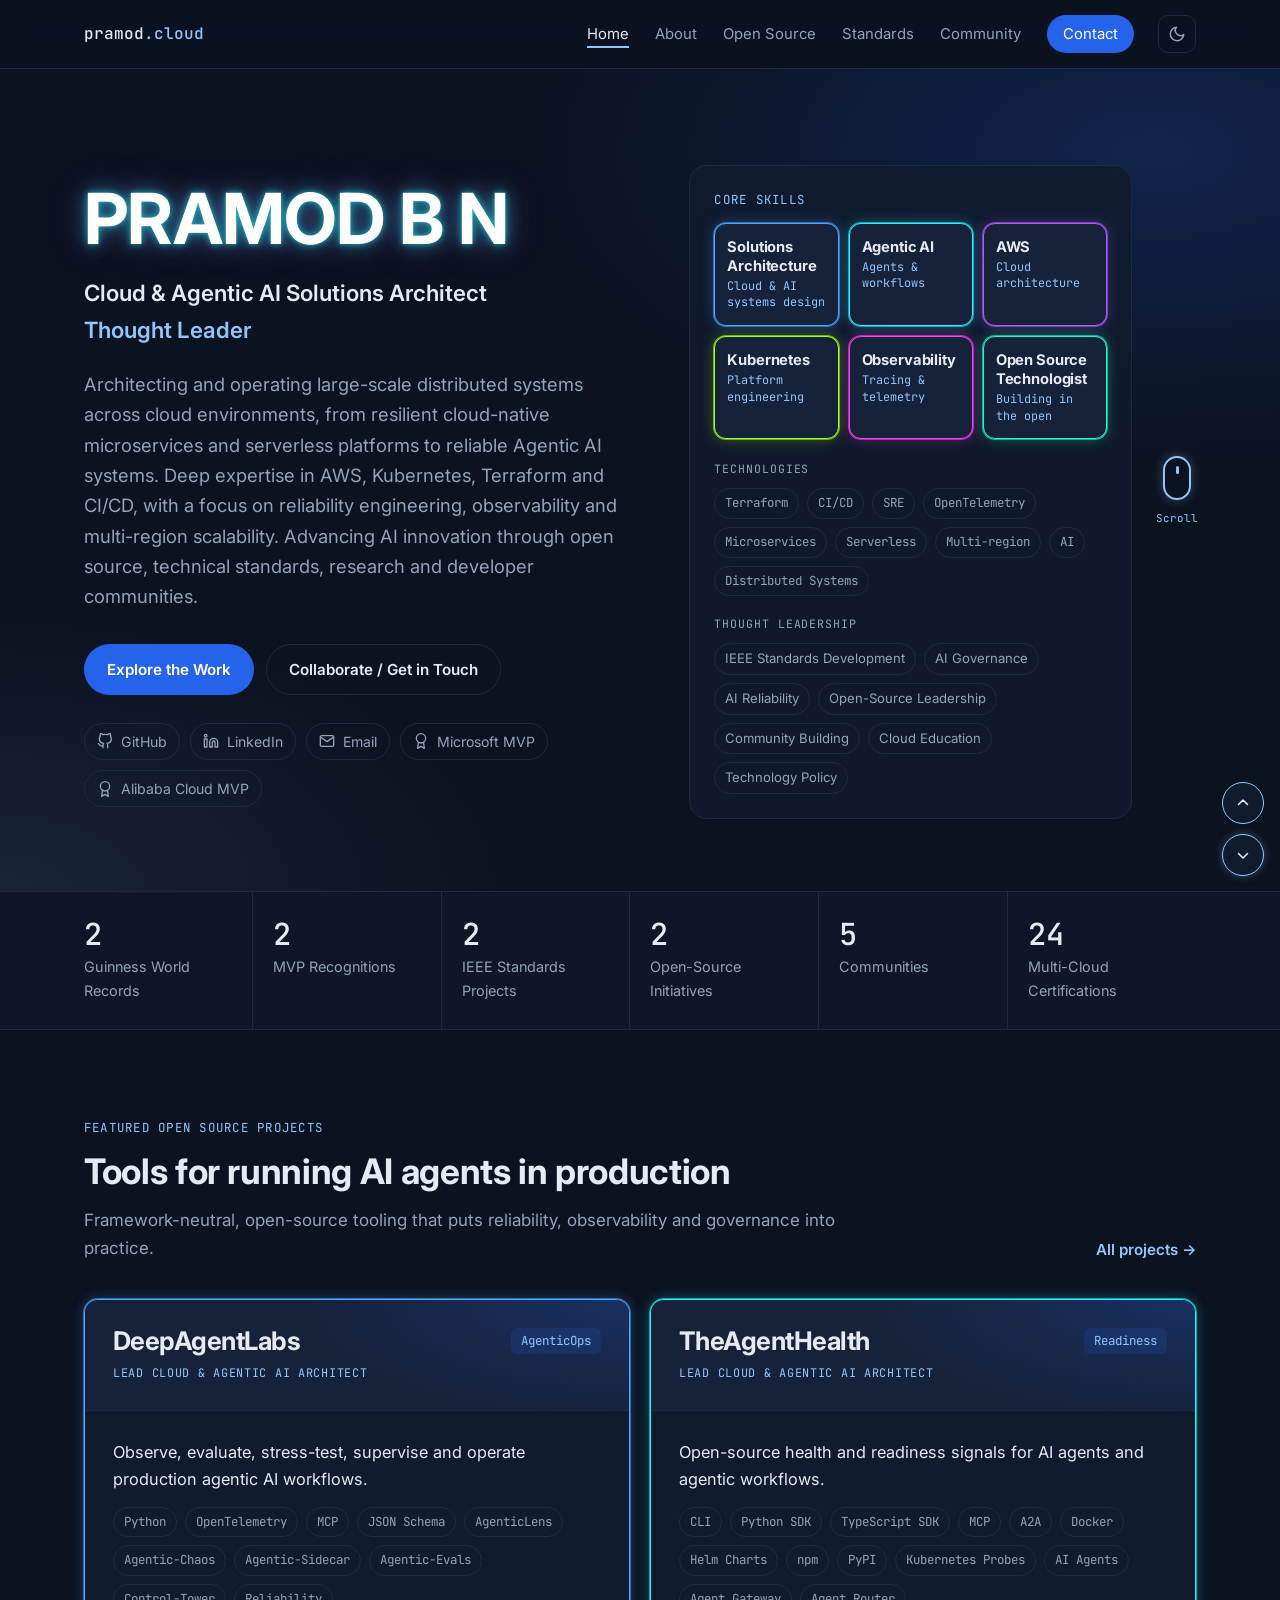
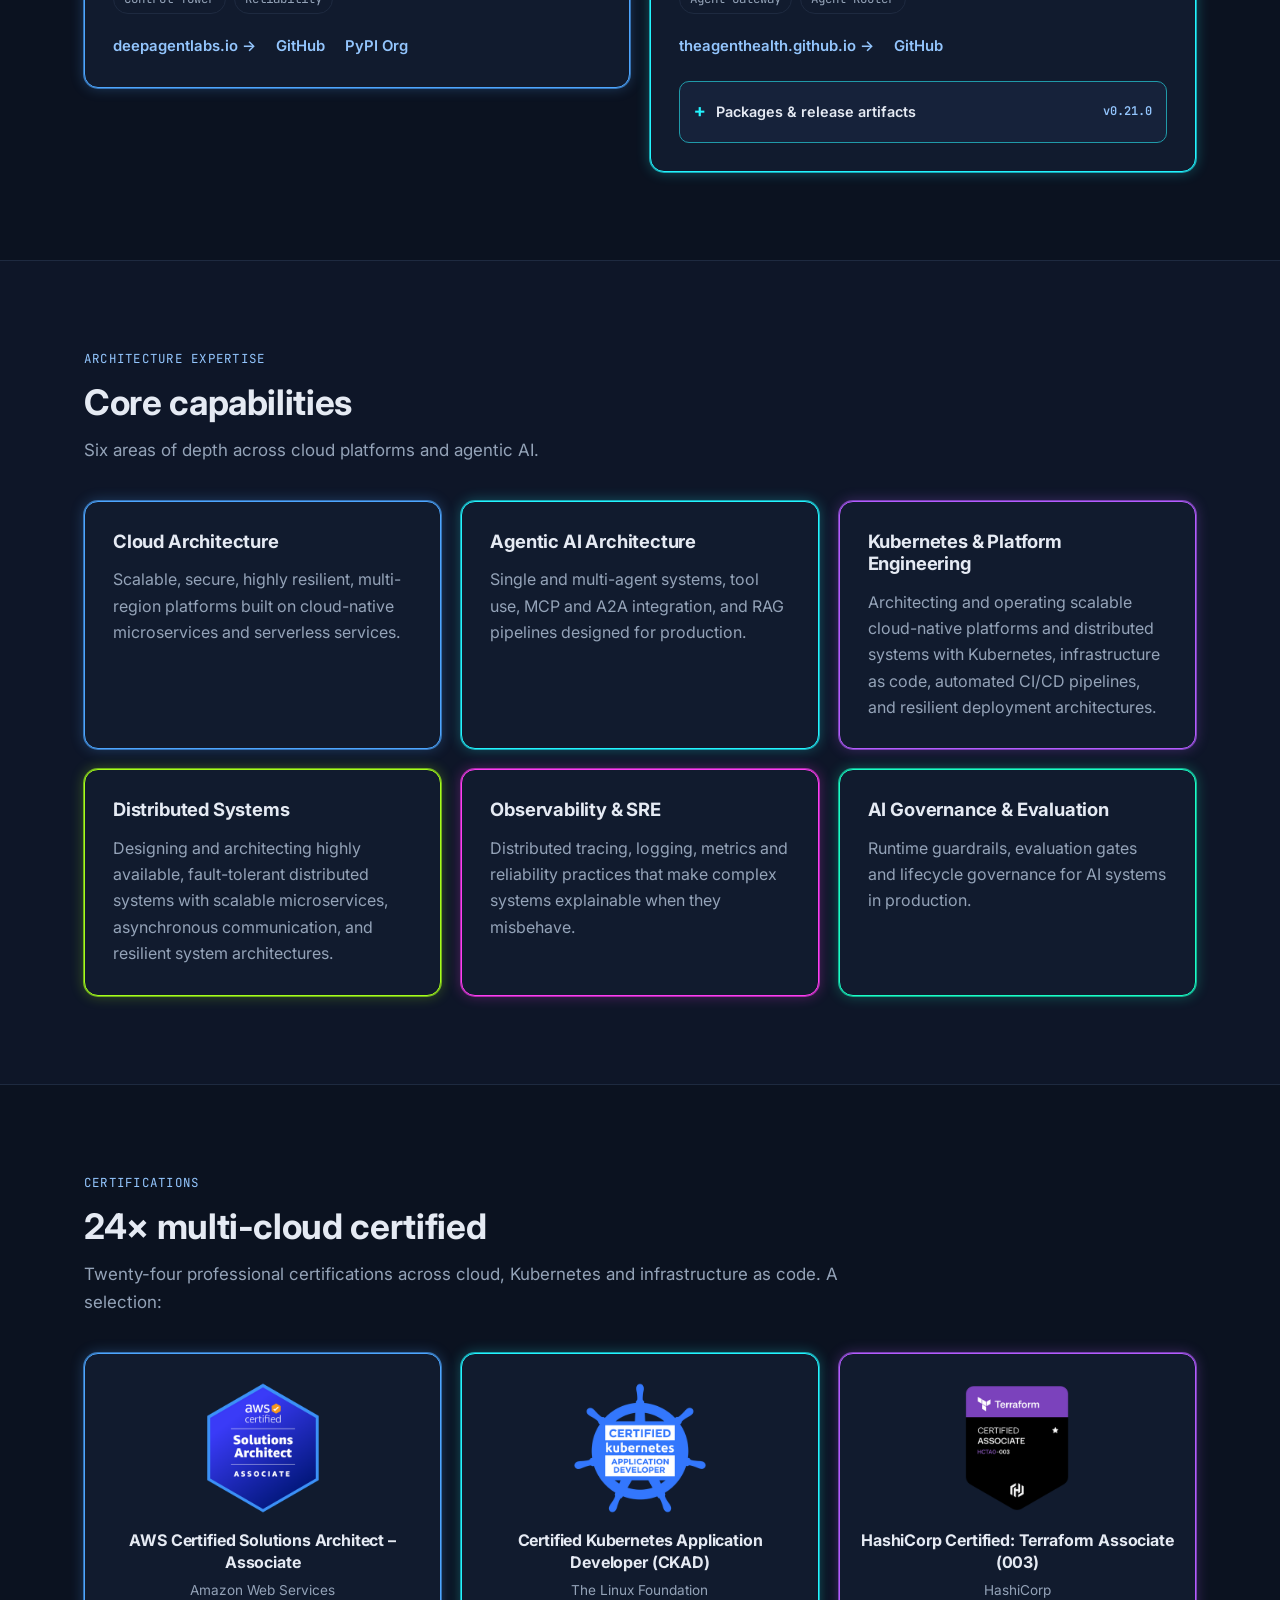
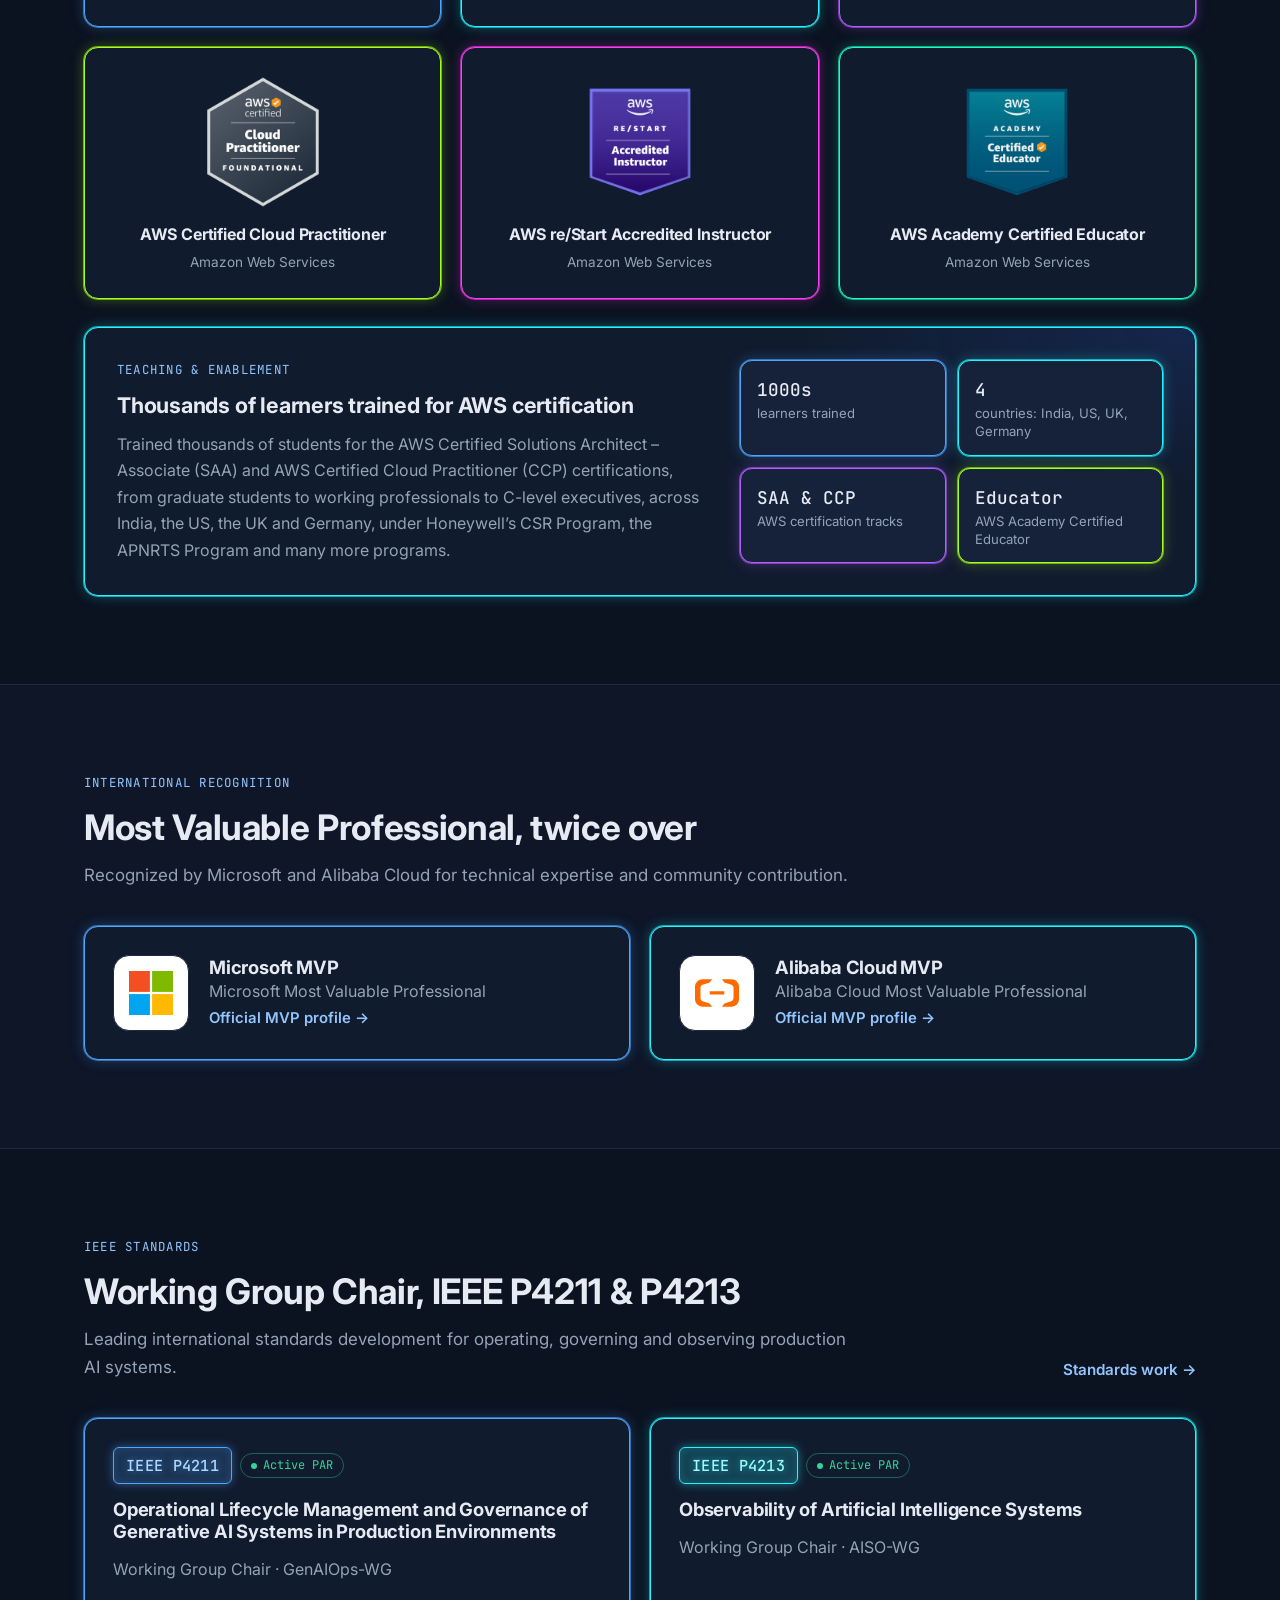
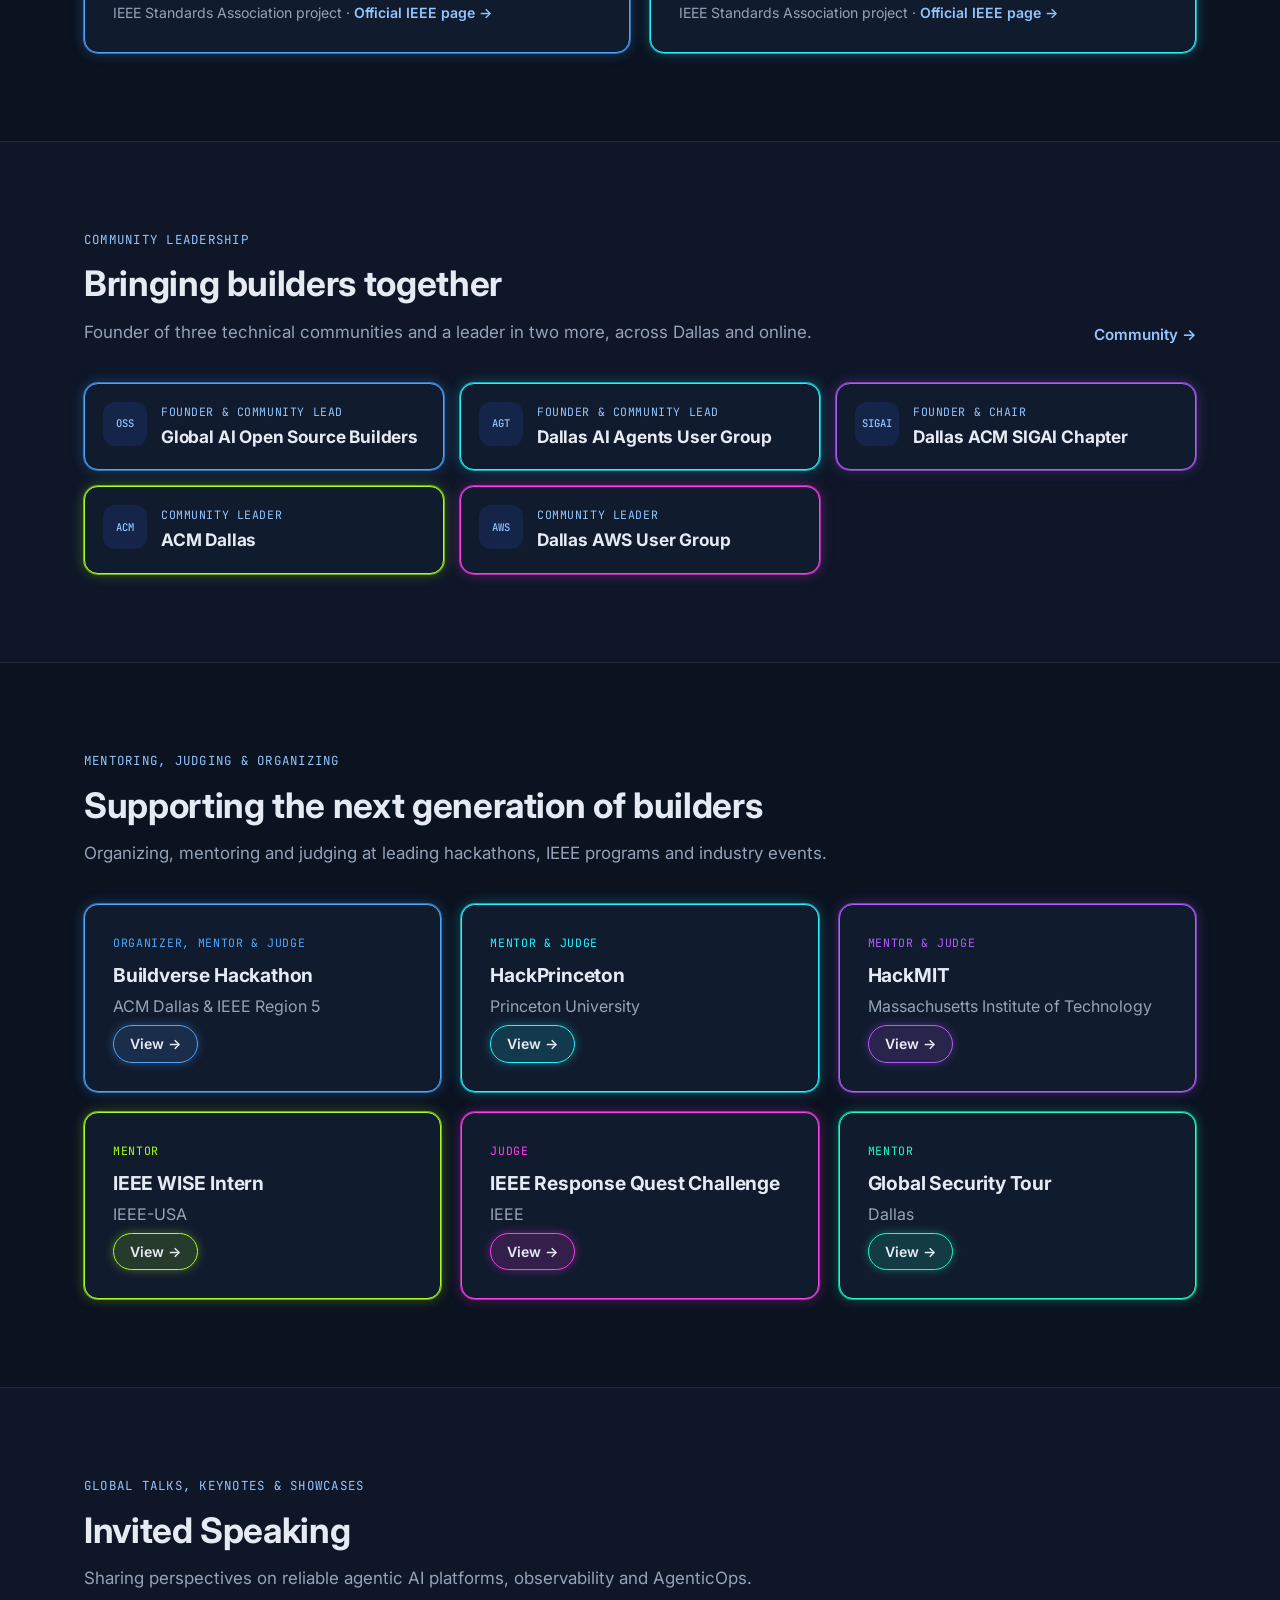
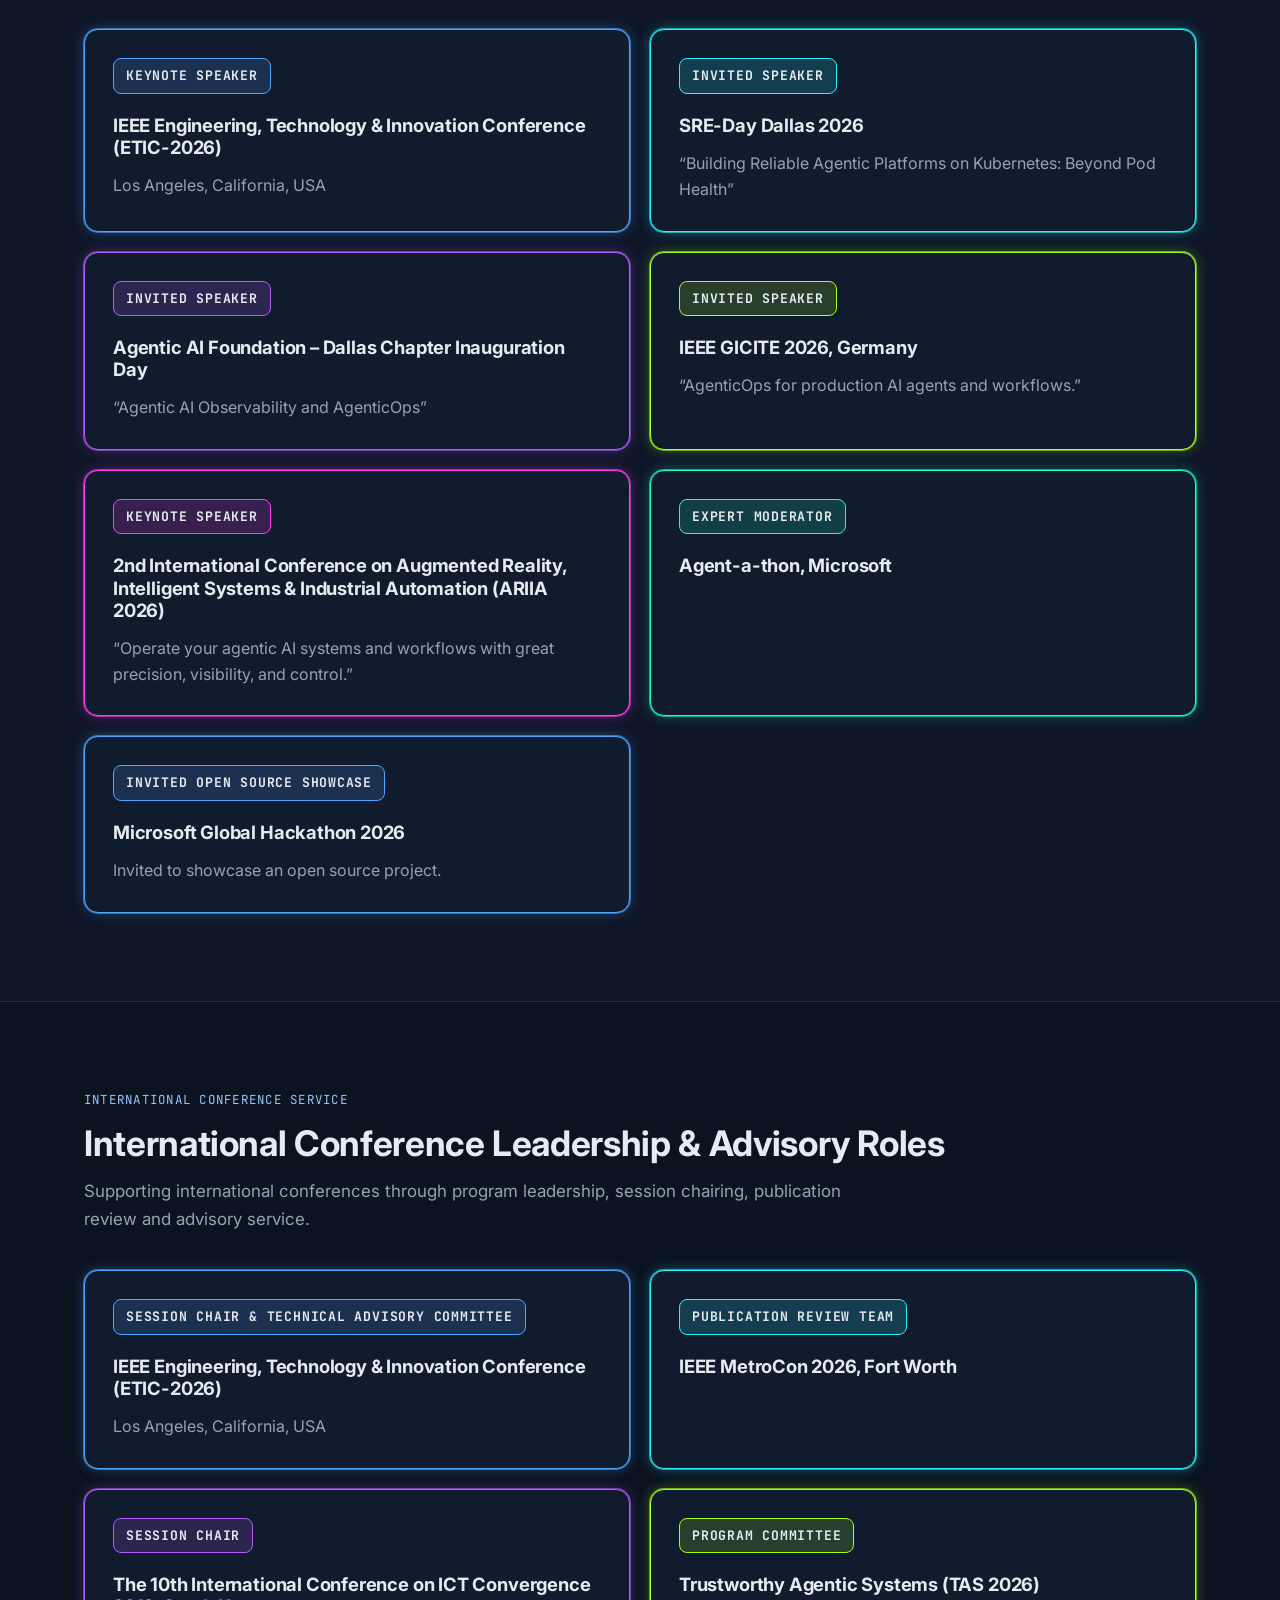
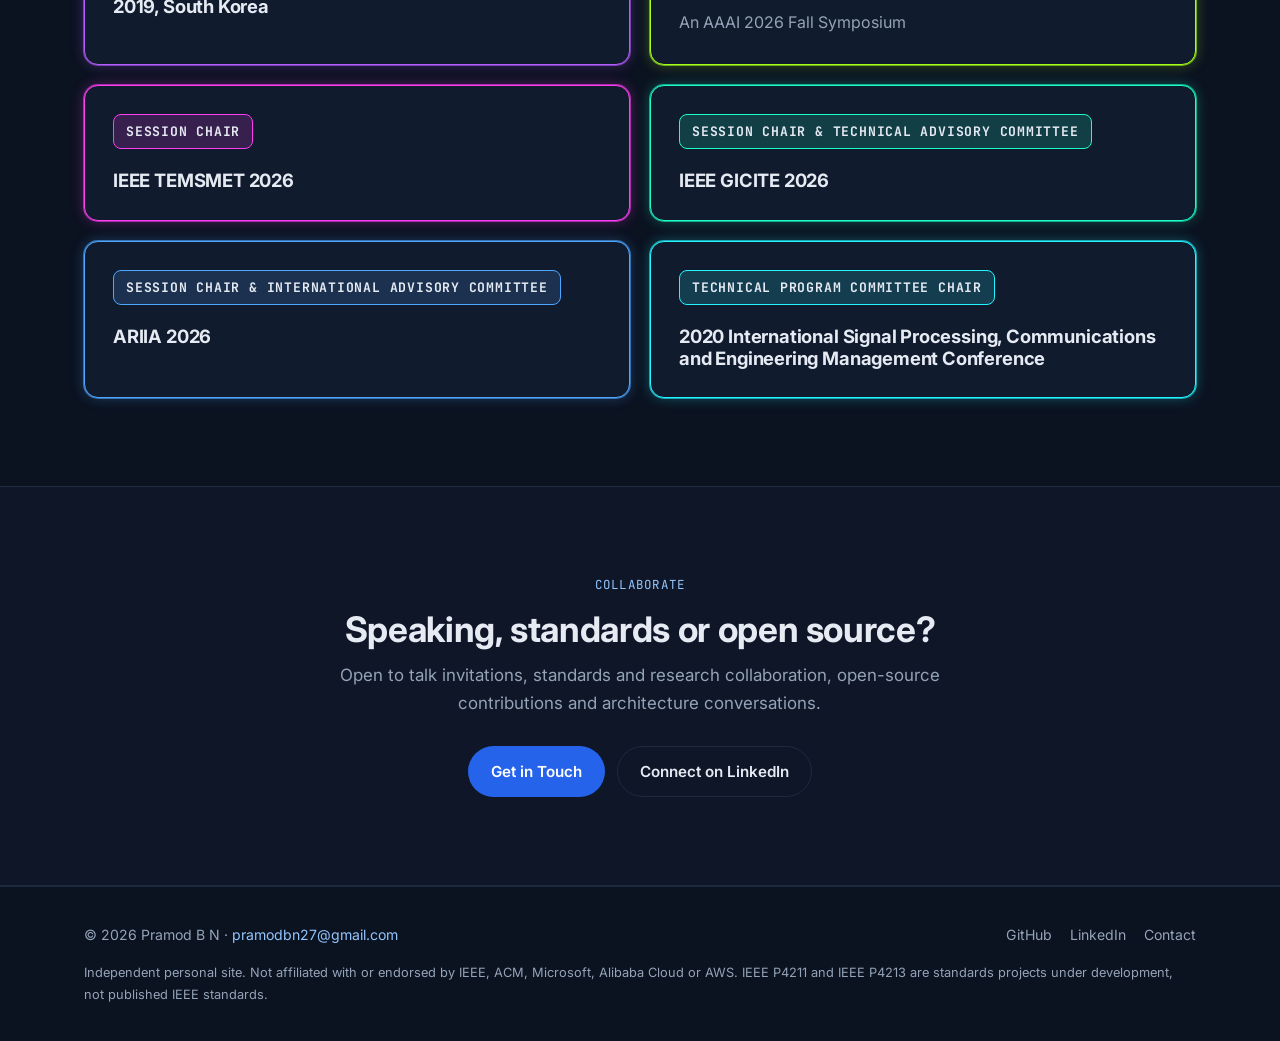
==== commit 4f07b7e3: "Add ETIC-2026 keynote and conference leadership roles" ====
--- a/index.html
+++ b/index.html
@@ -437,6 +437,11 @@
         <p class="section__lead">Sharing perspectives on reliable agentic AI platforms, observability and AgenticOps.</p>
         <ul class="cards cards--2">
           <li class="card">
+            <p class="mentor__role">Keynote Speaker</p>
+            <h3>IEEE Engineering, Technology &amp; Innovation Conference (ETIC-2026)</h3>
+            <p>Los Angeles, California, USA</p>
+          </li>
+          <li class="card">
             <p class="mentor__role">Invited Speaker</p>
             <h3>SRE-Day Dallas 2026</h3>
             <p>&ldquo;Building Reliable Agentic Platforms on Kubernetes: Beyond Pod Health&rdquo;</p>
@@ -475,6 +480,11 @@
         <h2 id="conference-leadership-heading">International Conference Leadership &amp; Advisory Roles</h2>
         <p class="section__lead">Supporting international conferences through program leadership, session chairing, publication review and advisory service.</p>
         <ul class="cards cards--2">
+          <li class="card">
+            <p class="mentor__role">Session Chair &amp; Technical Advisory Committee</p>
+            <h3>IEEE Engineering, Technology &amp; Innovation Conference (ETIC-2026)</h3>
+            <p>Los Angeles, California, USA</p>
+          </li>
           <li class="card">
             <p class="mentor__role">Publication Review Team</p>
             <h3>IEEE MetroCon 2026, Fort Worth</h3>
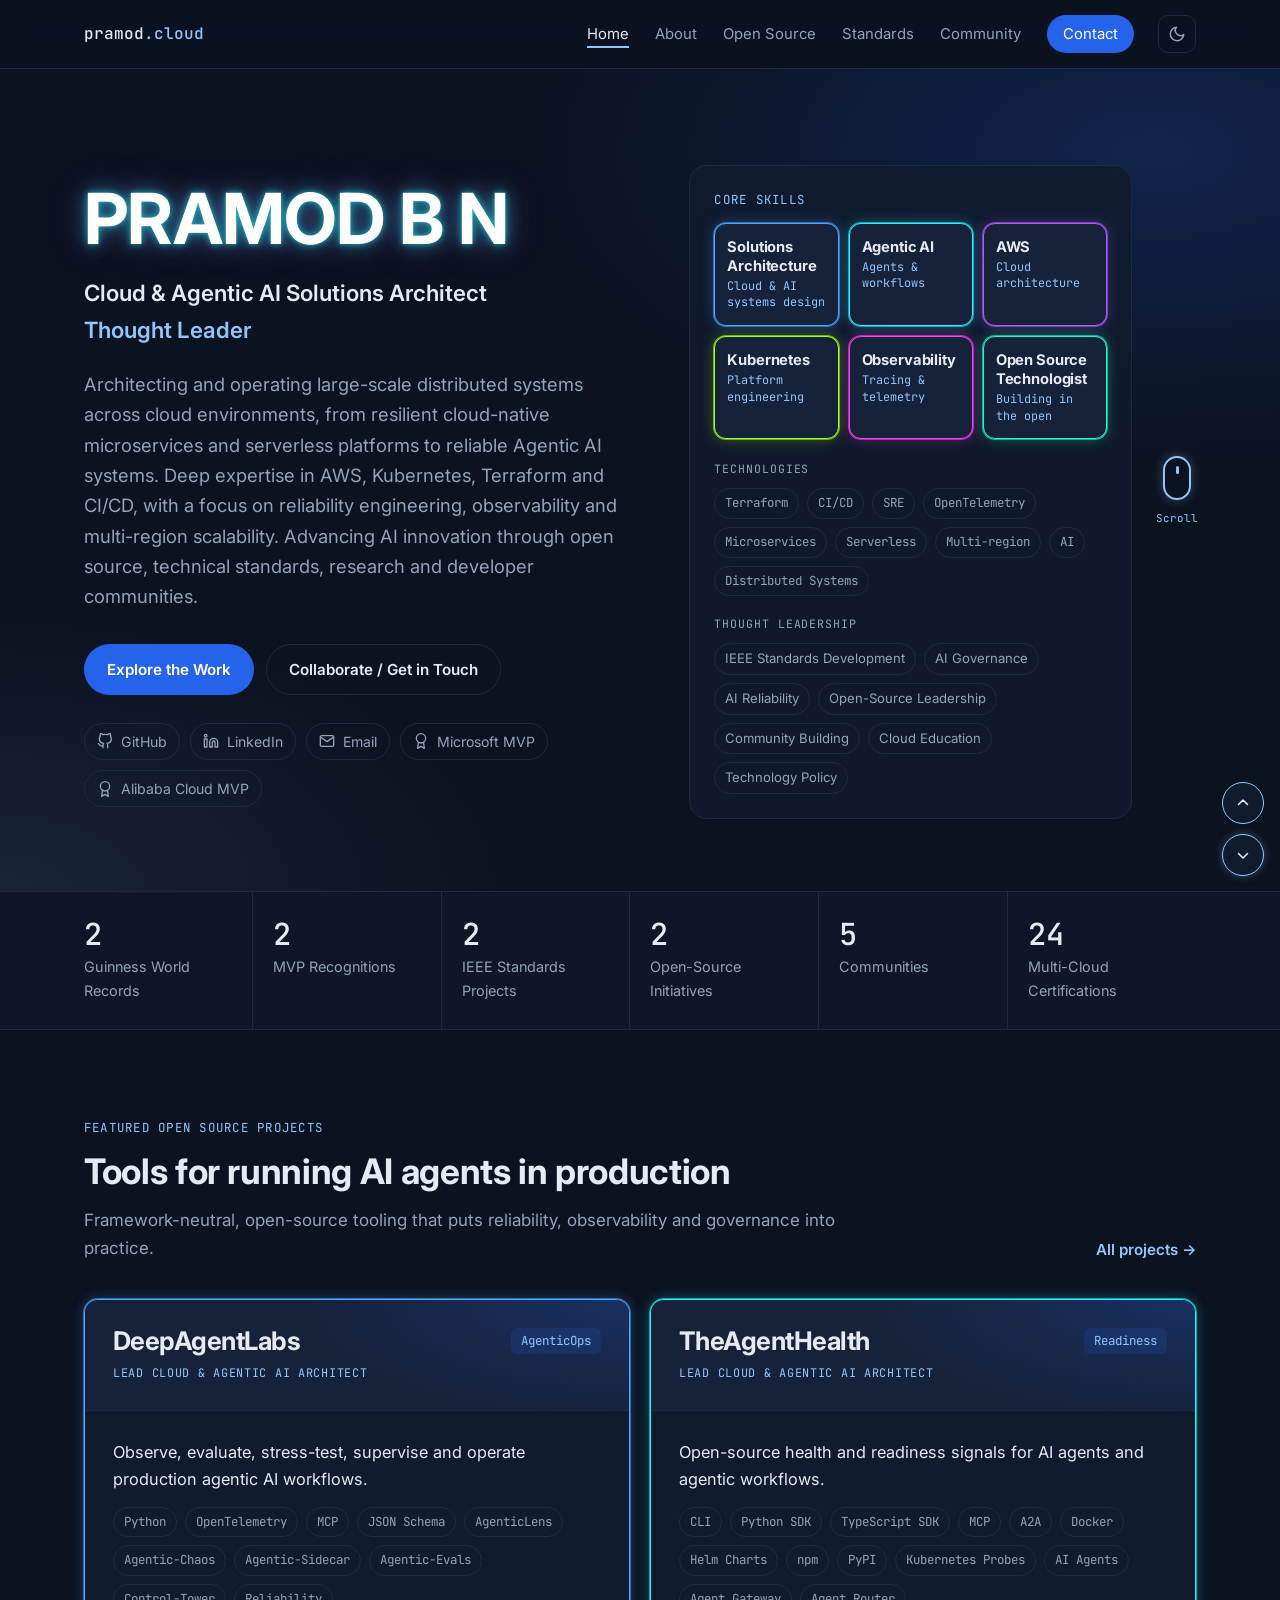
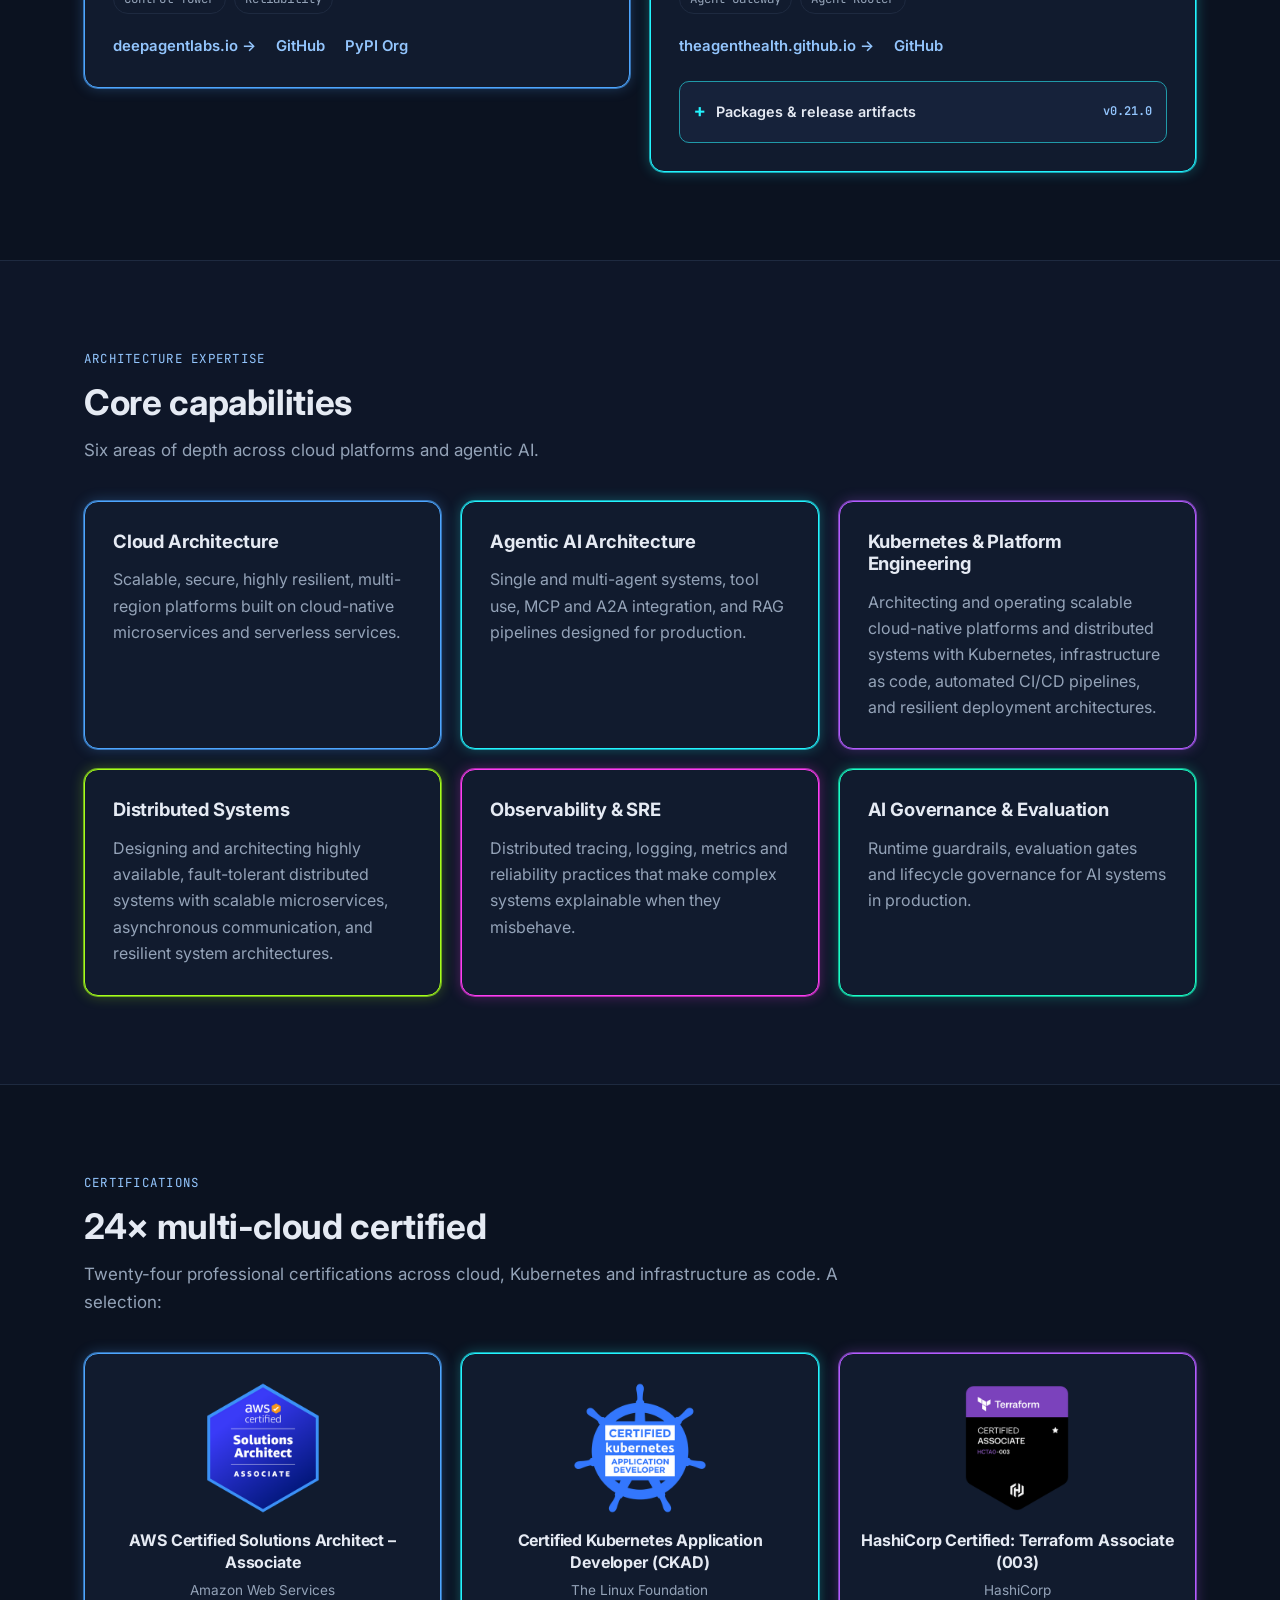
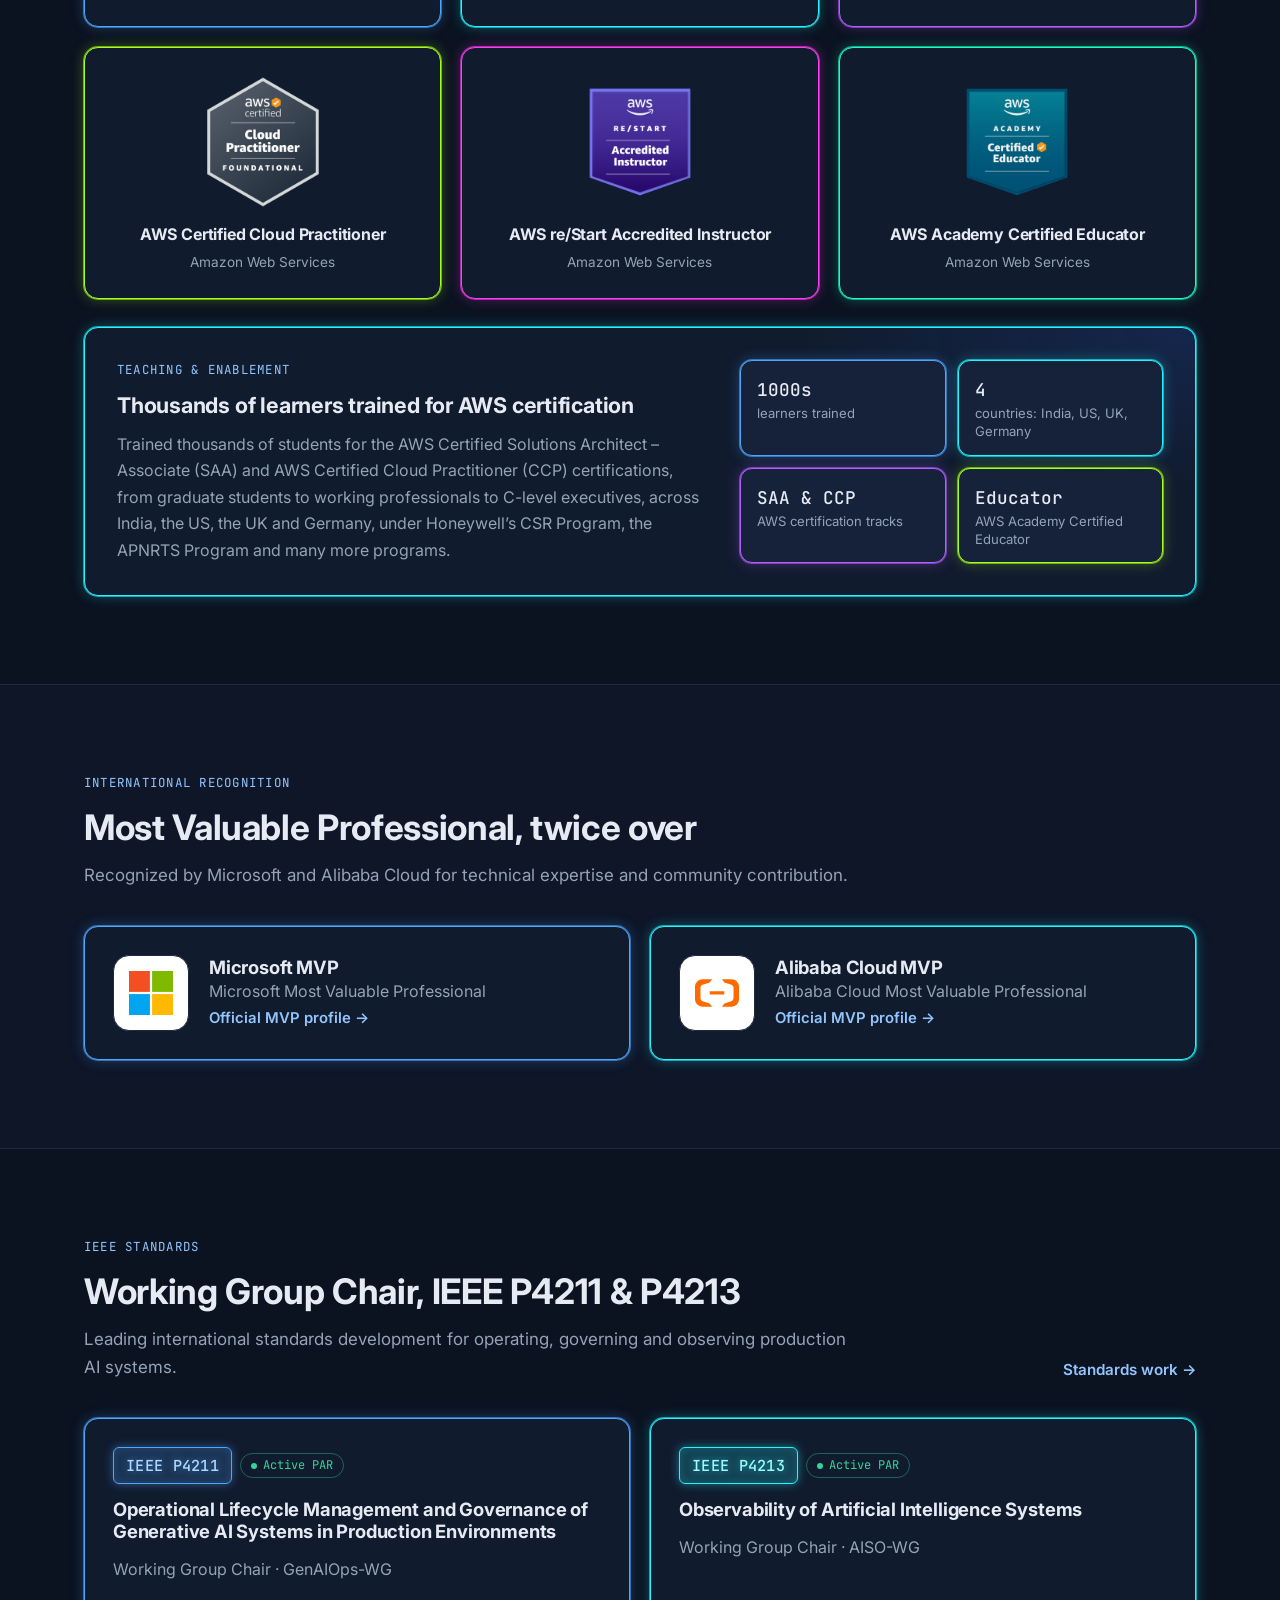
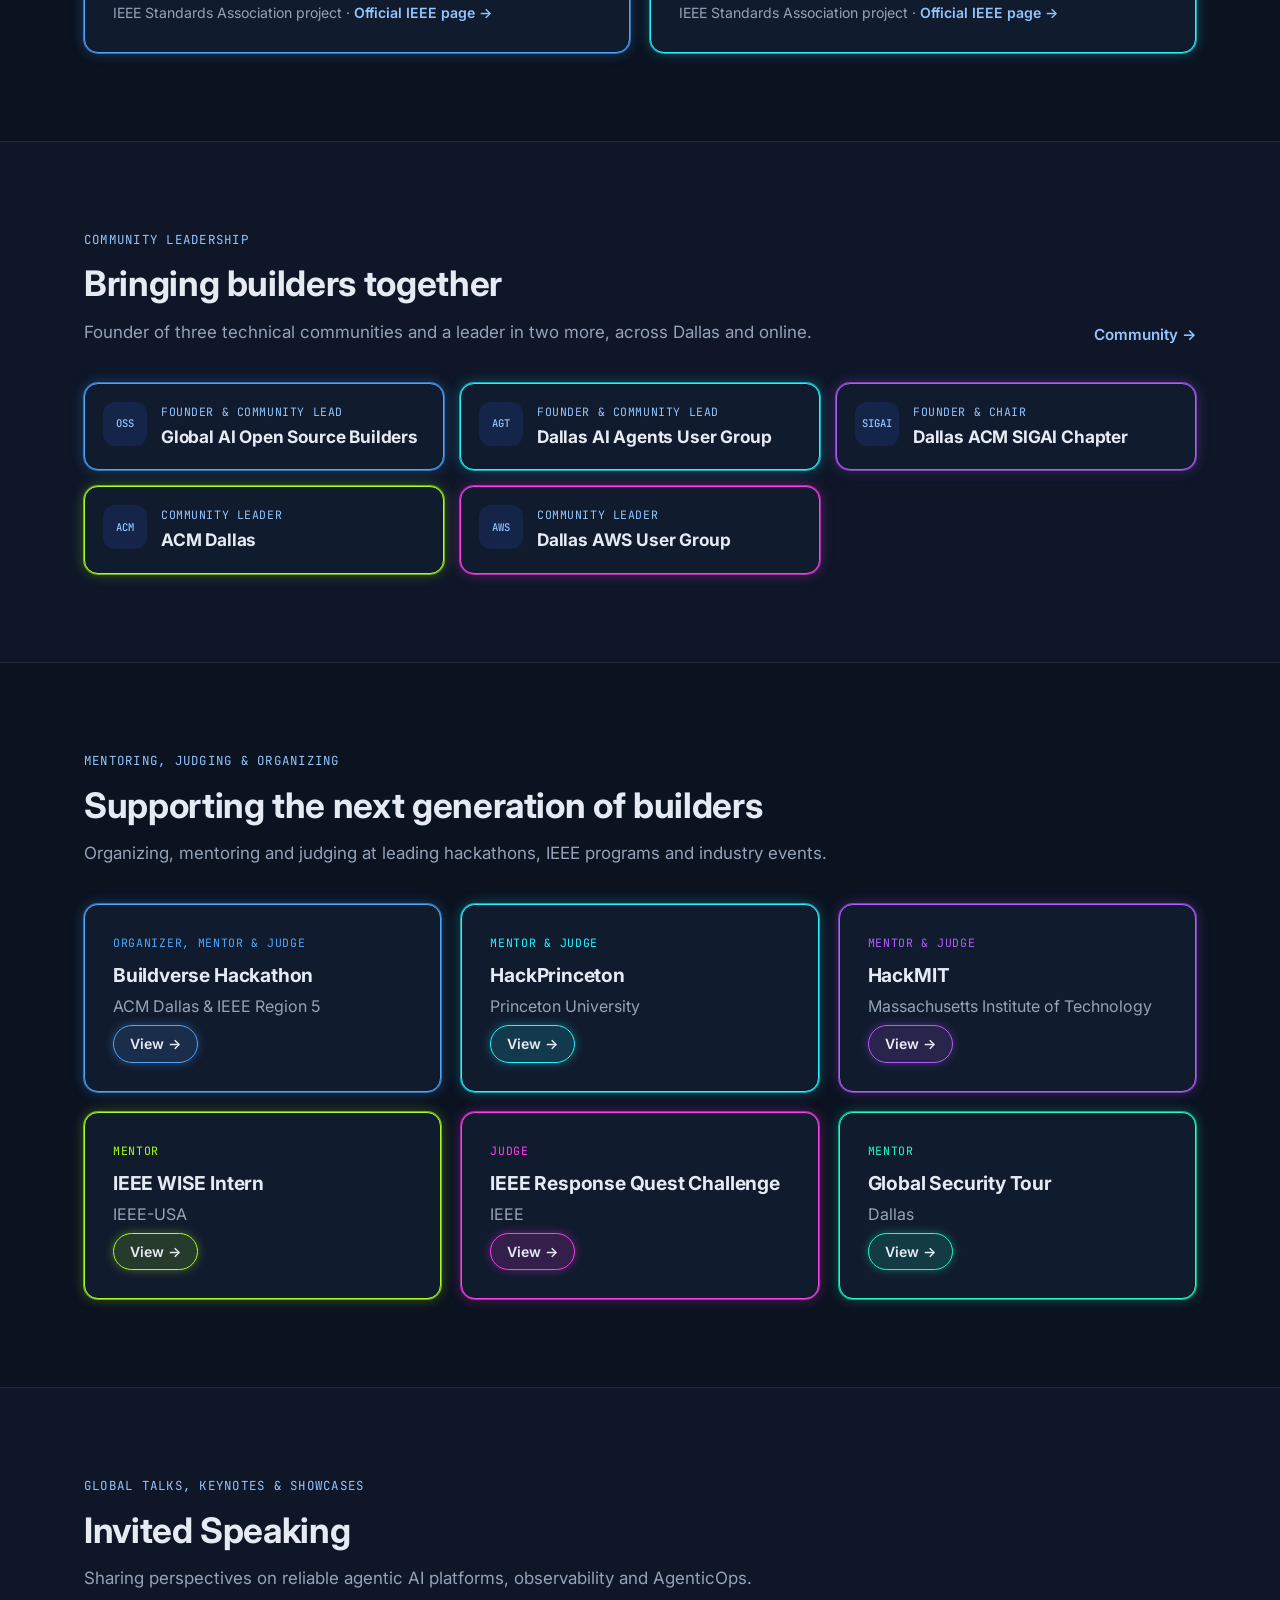
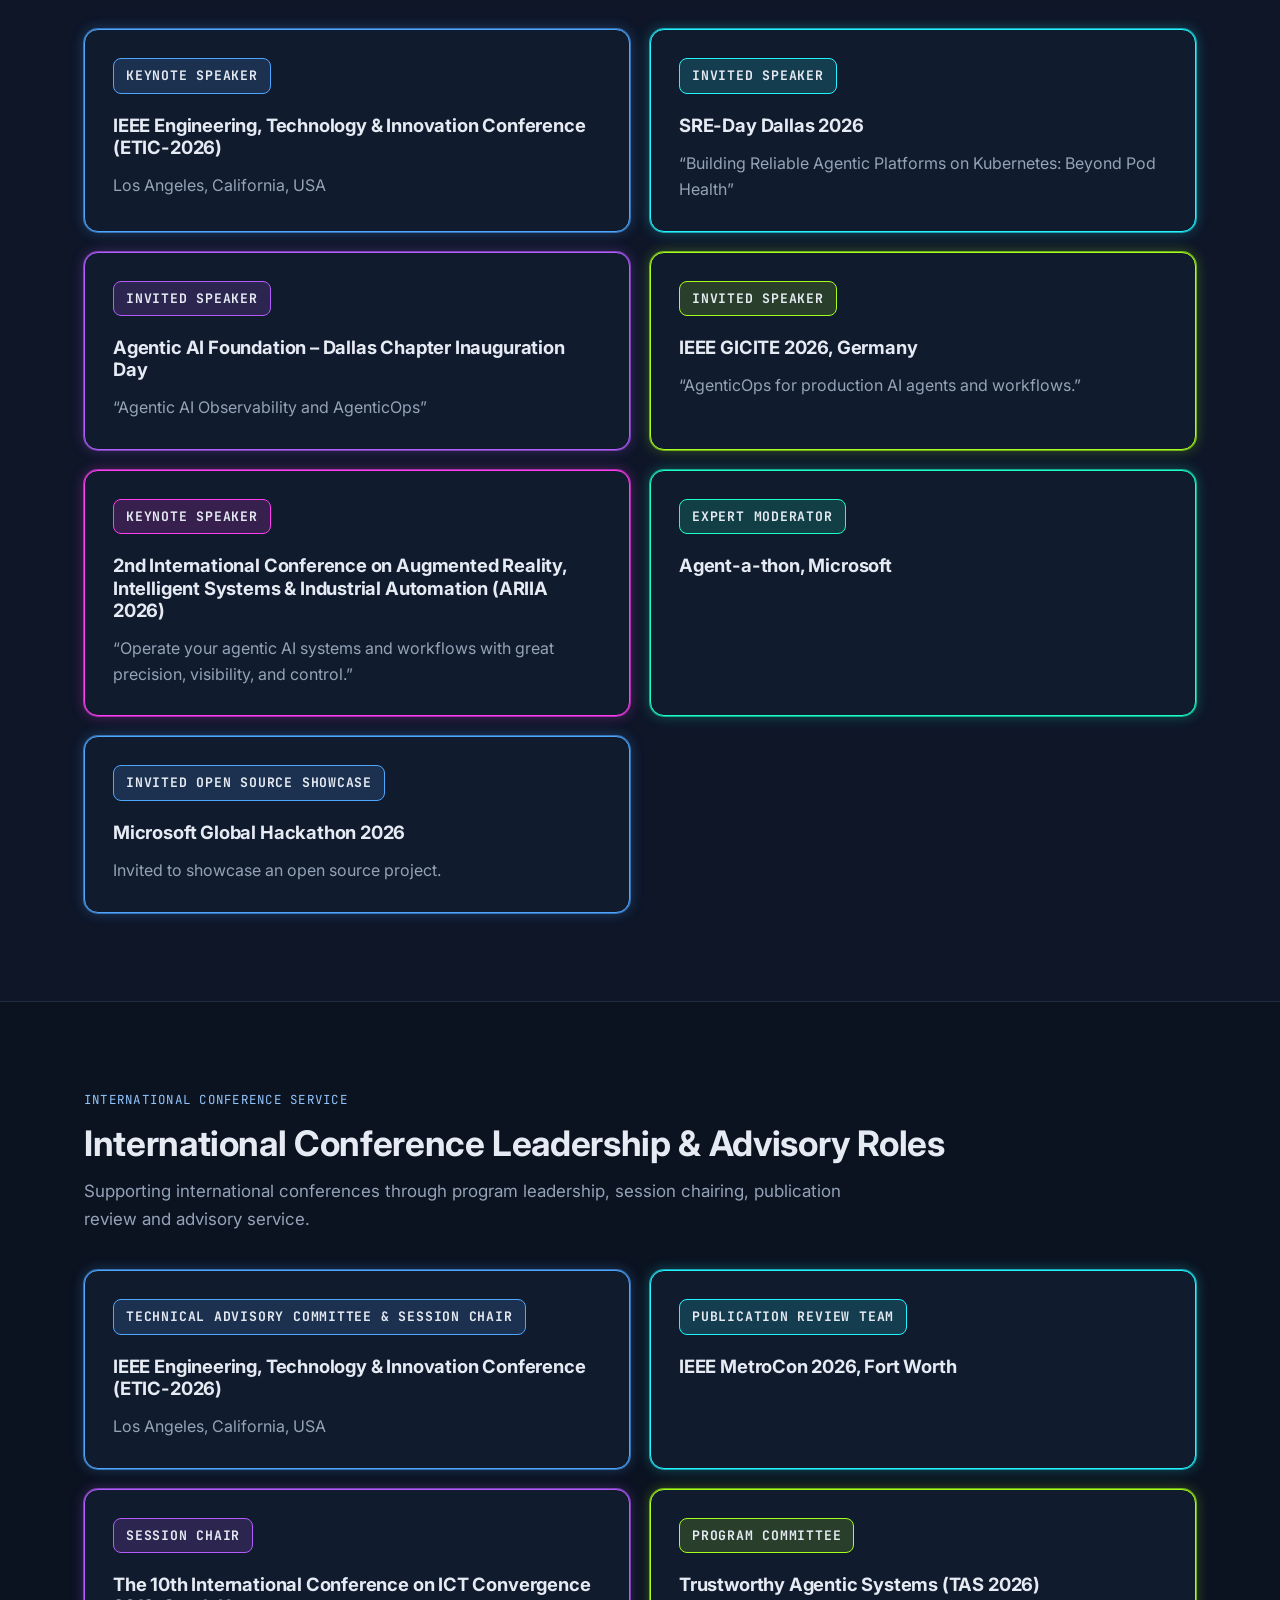
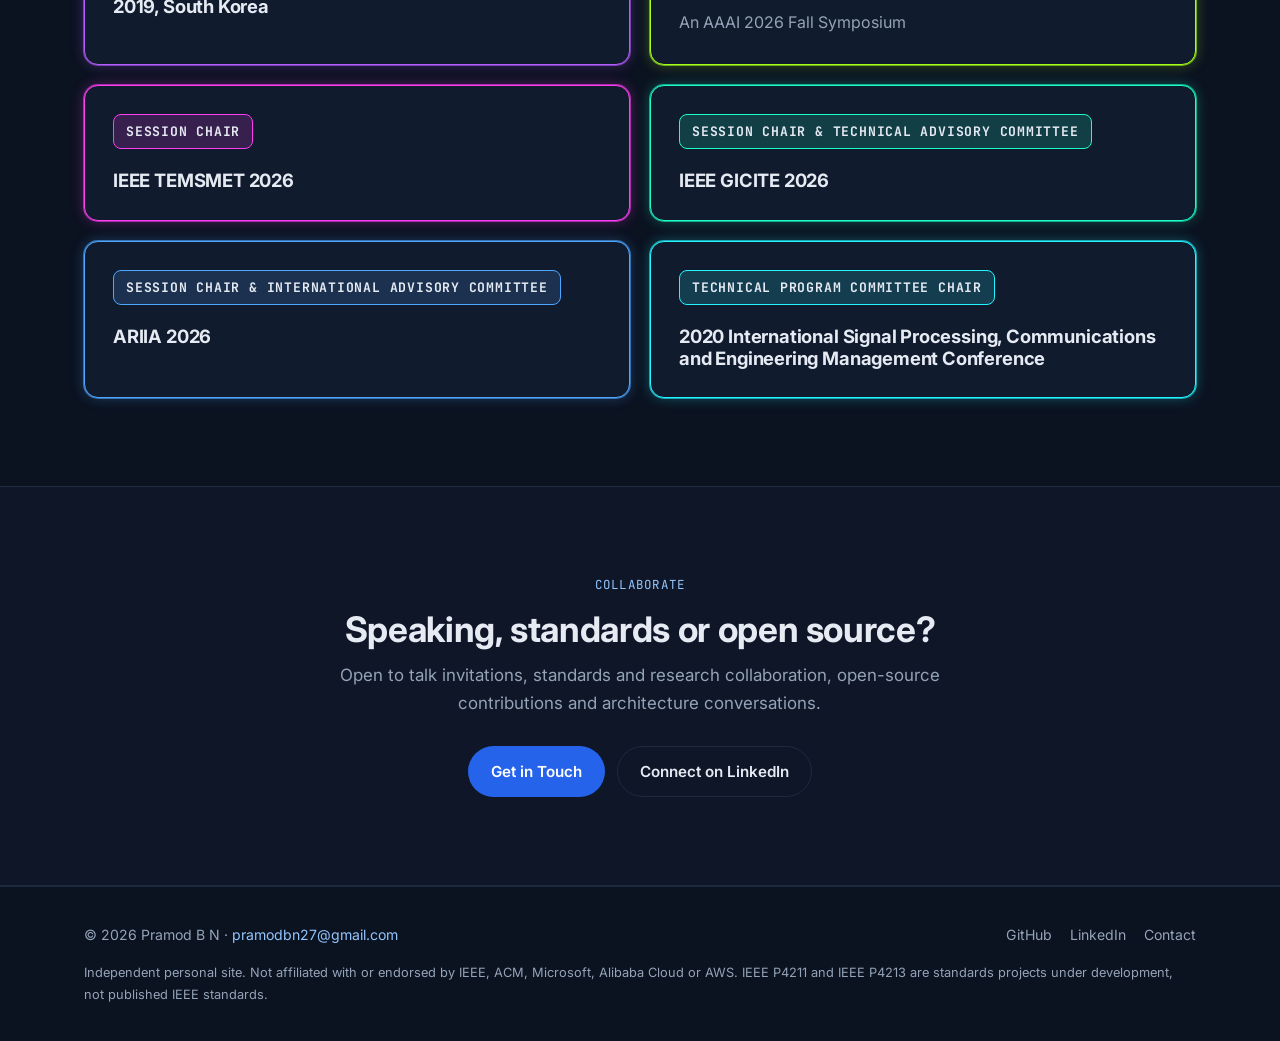
==== commit ea91bbc6: "Reorder ETIC-2026 conference leadership roles" ====
--- a/index.html
+++ b/index.html
@@ -481,7 +481,7 @@
         <p class="section__lead">Supporting international conferences through program leadership, session chairing, publication review and advisory service.</p>
         <ul class="cards cards--2">
           <li class="card">
-            <p class="mentor__role">Session Chair &amp; Technical Advisory Committee</p>
+            <p class="mentor__role">Technical Advisory Committee &amp; Session Chair</p>
             <h3>IEEE Engineering, Technology &amp; Innovation Conference (ETIC-2026)</h3>
             <p>Los Angeles, California, USA</p>
           </li>
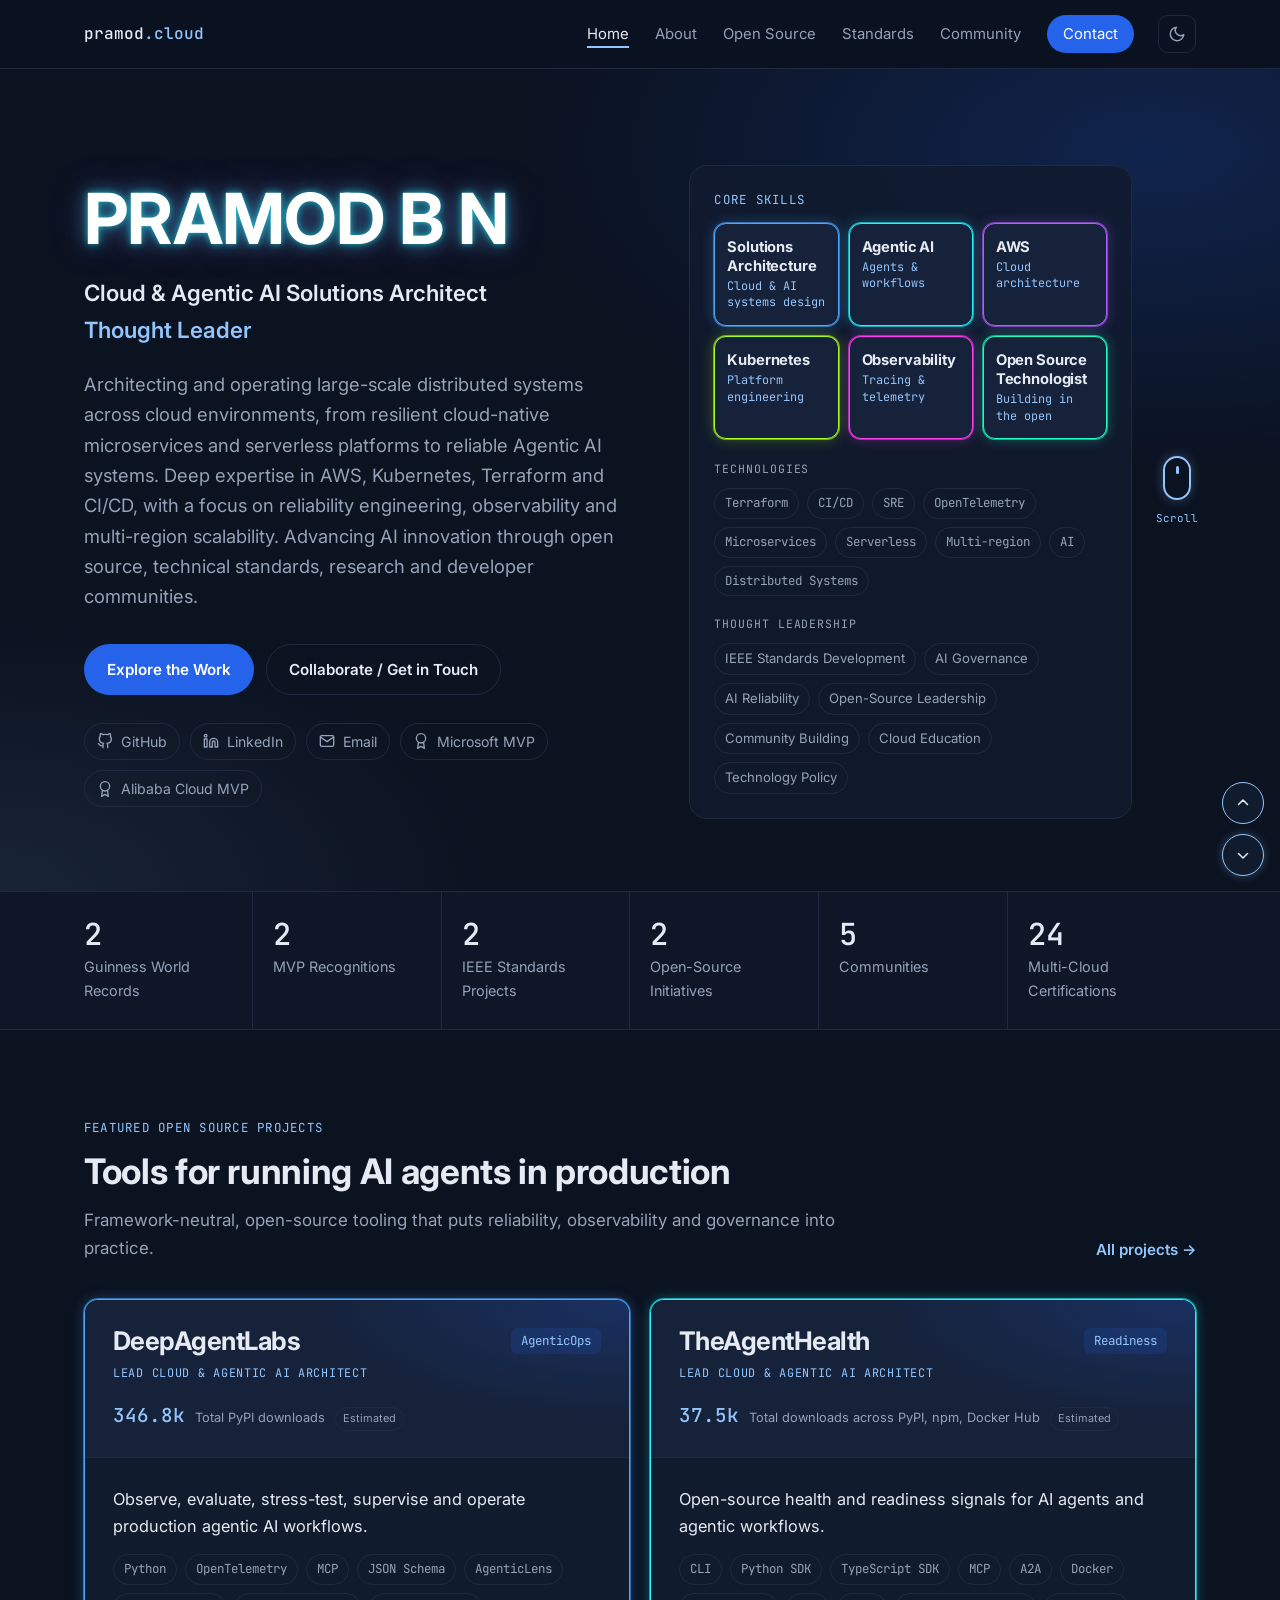
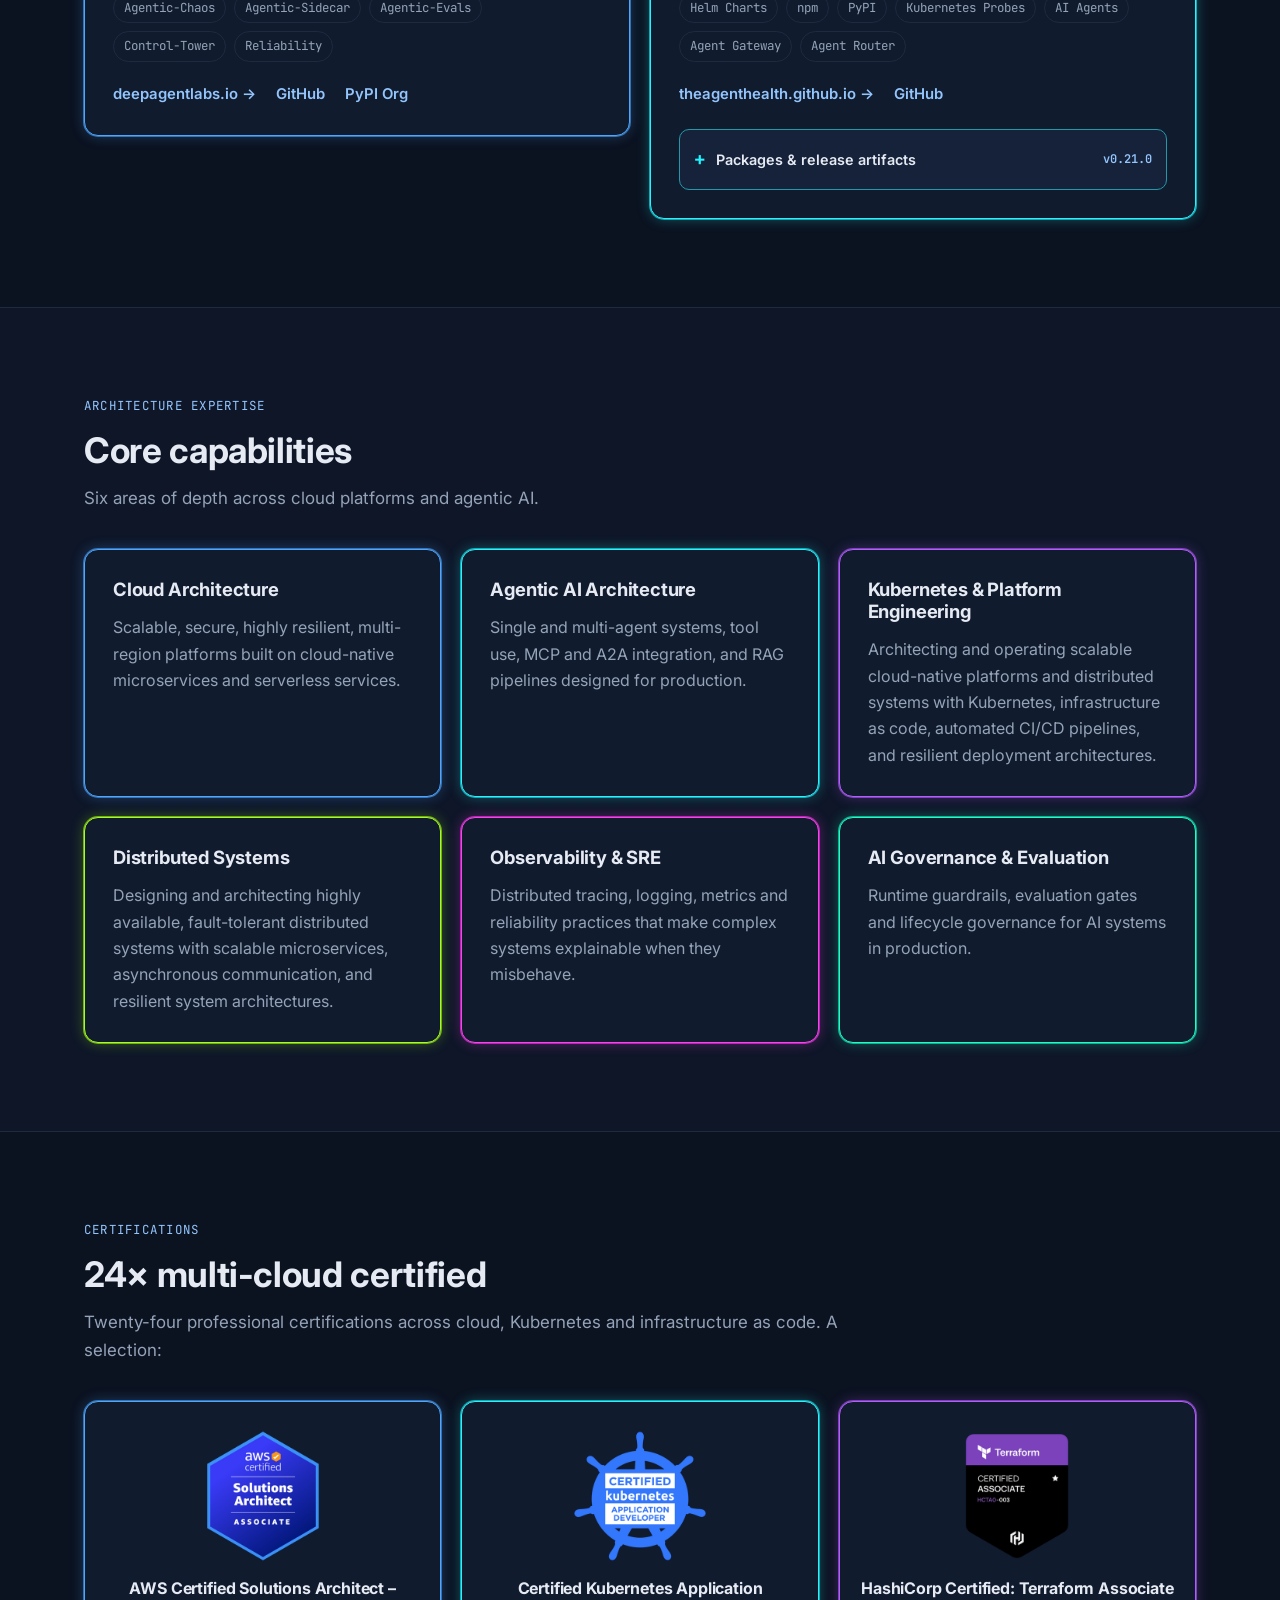
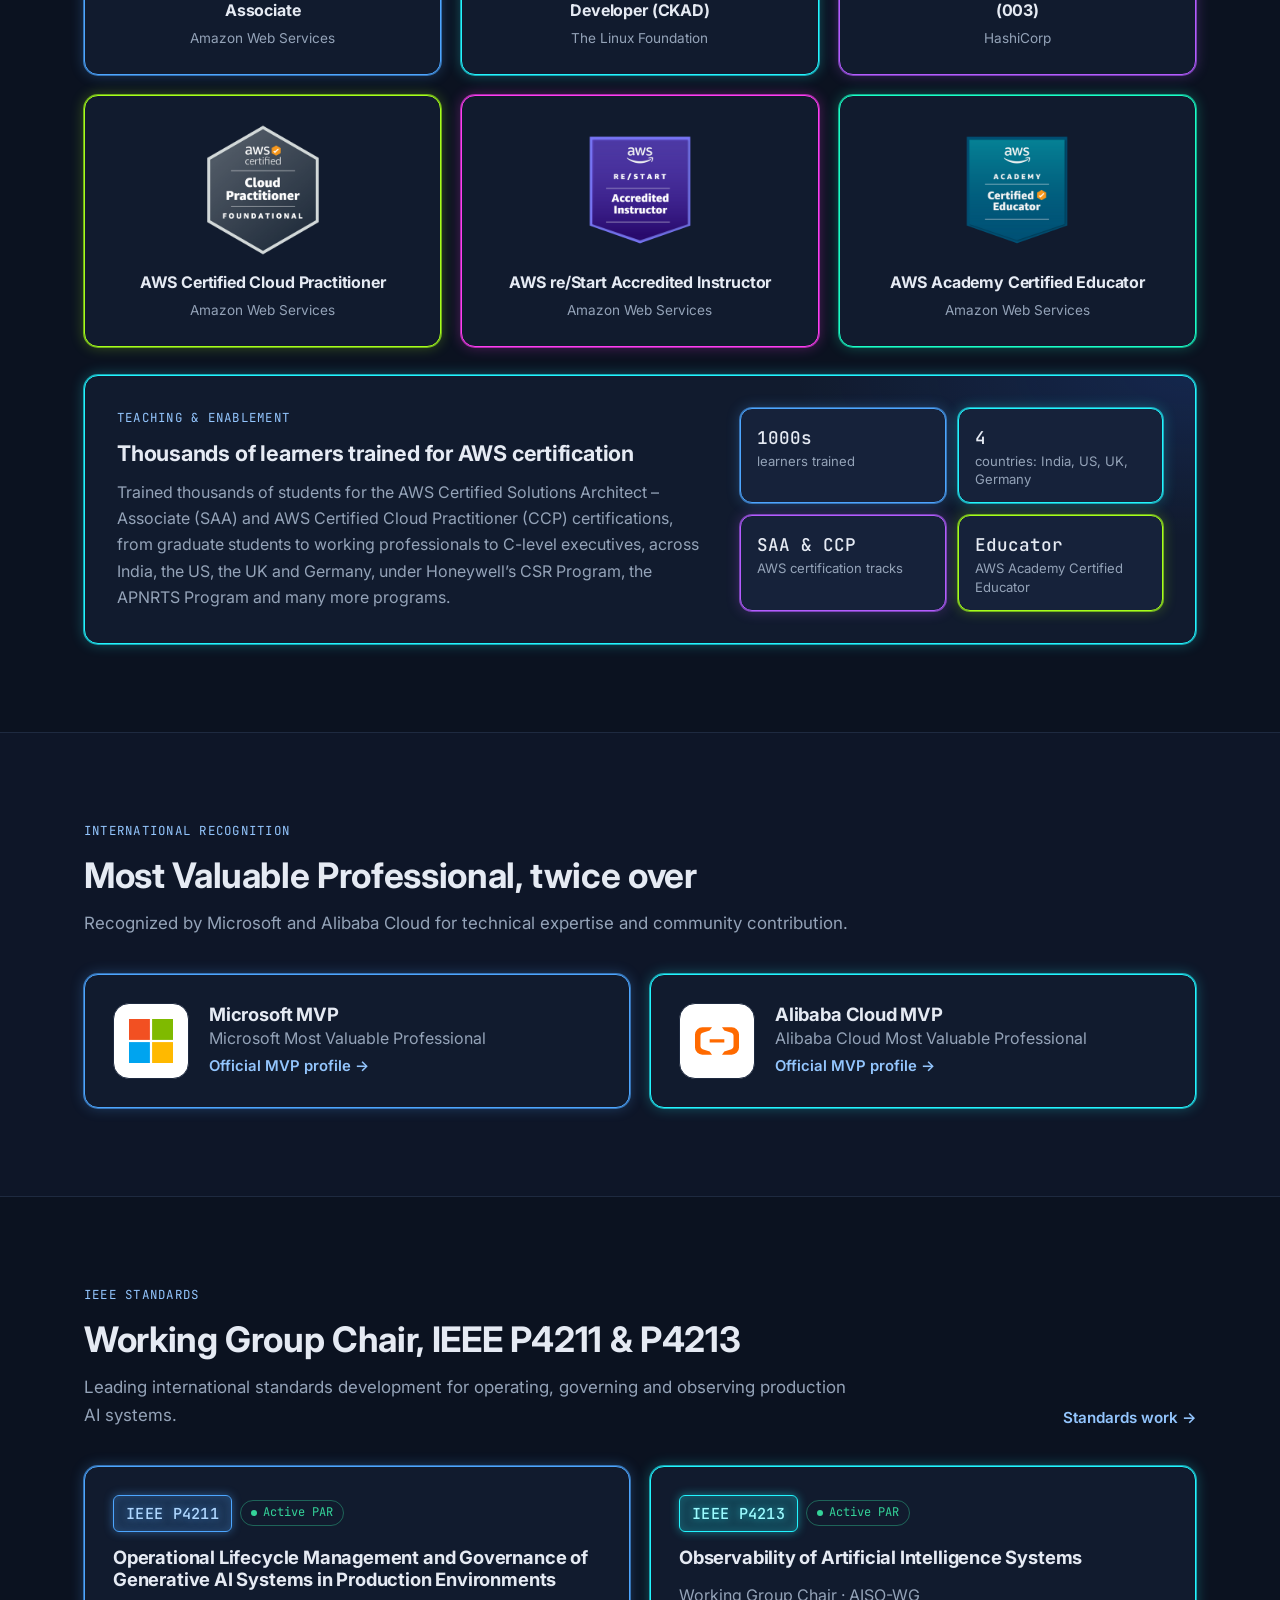
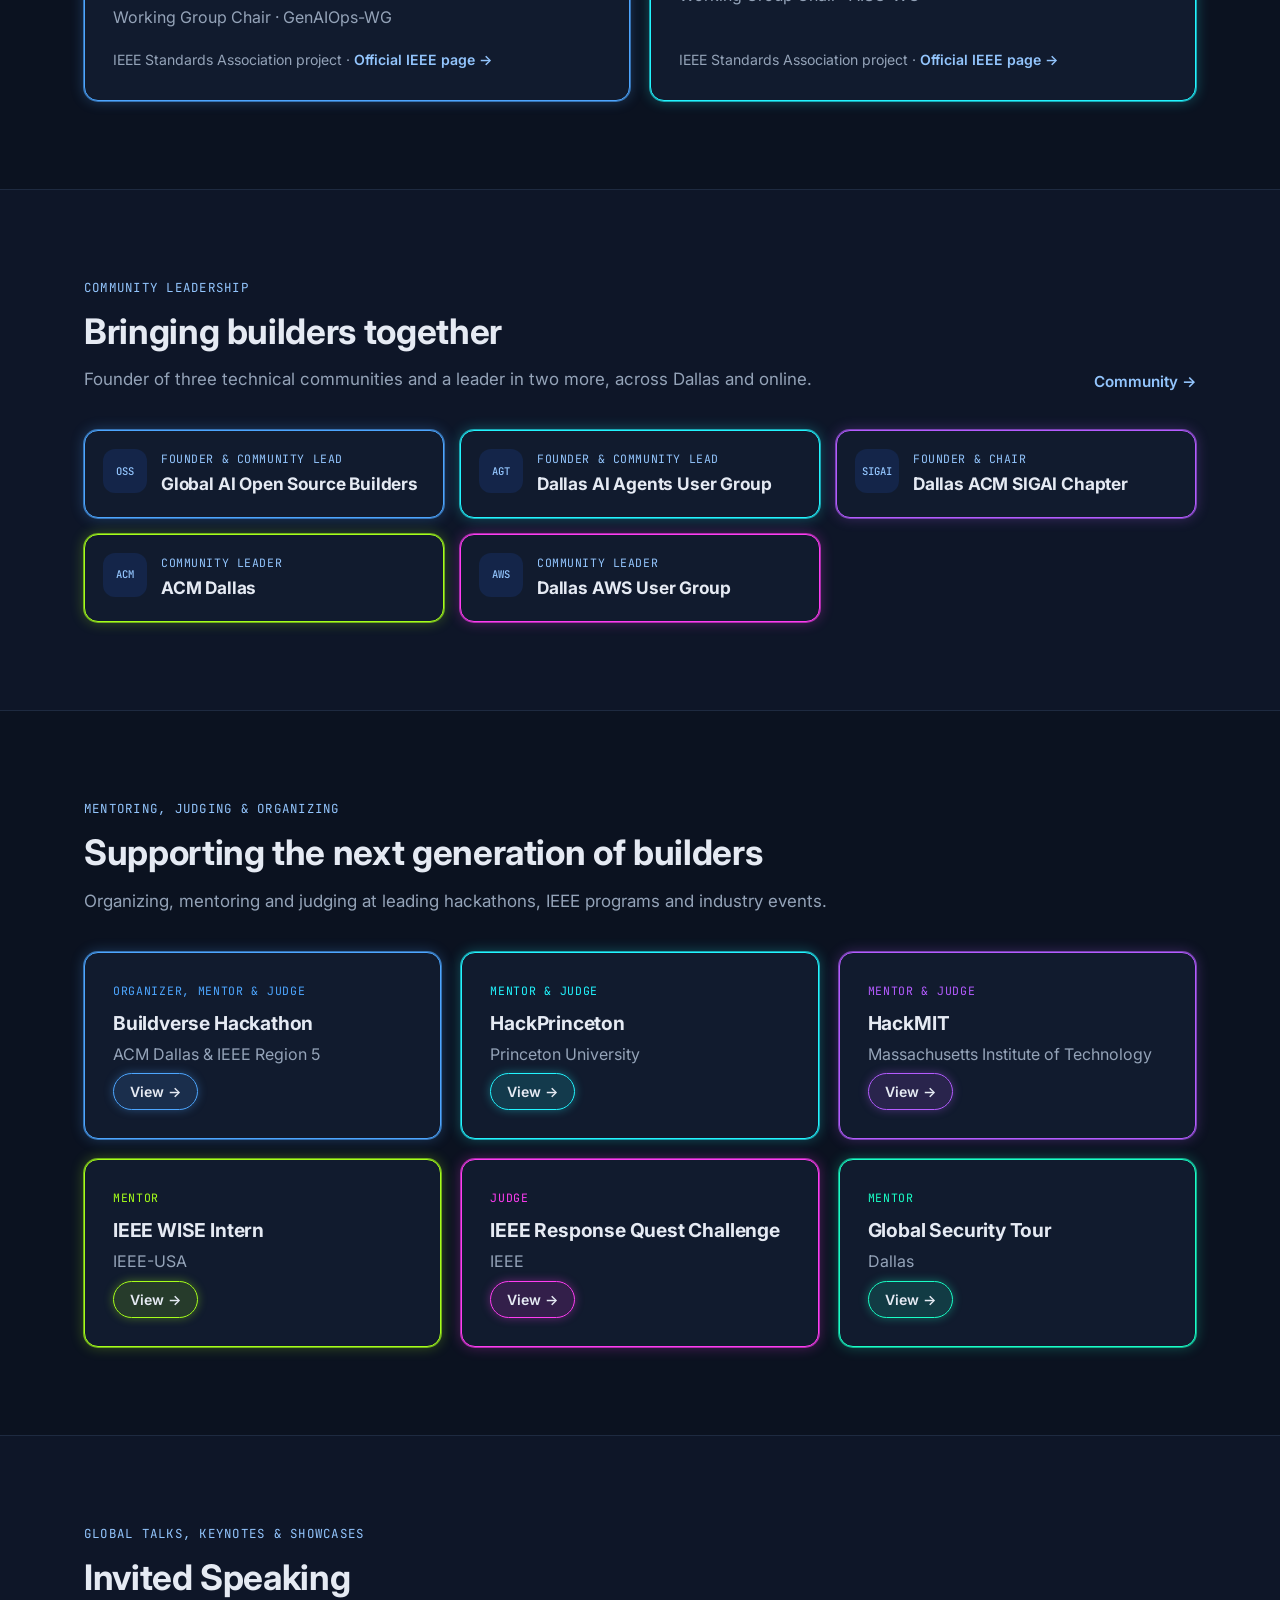
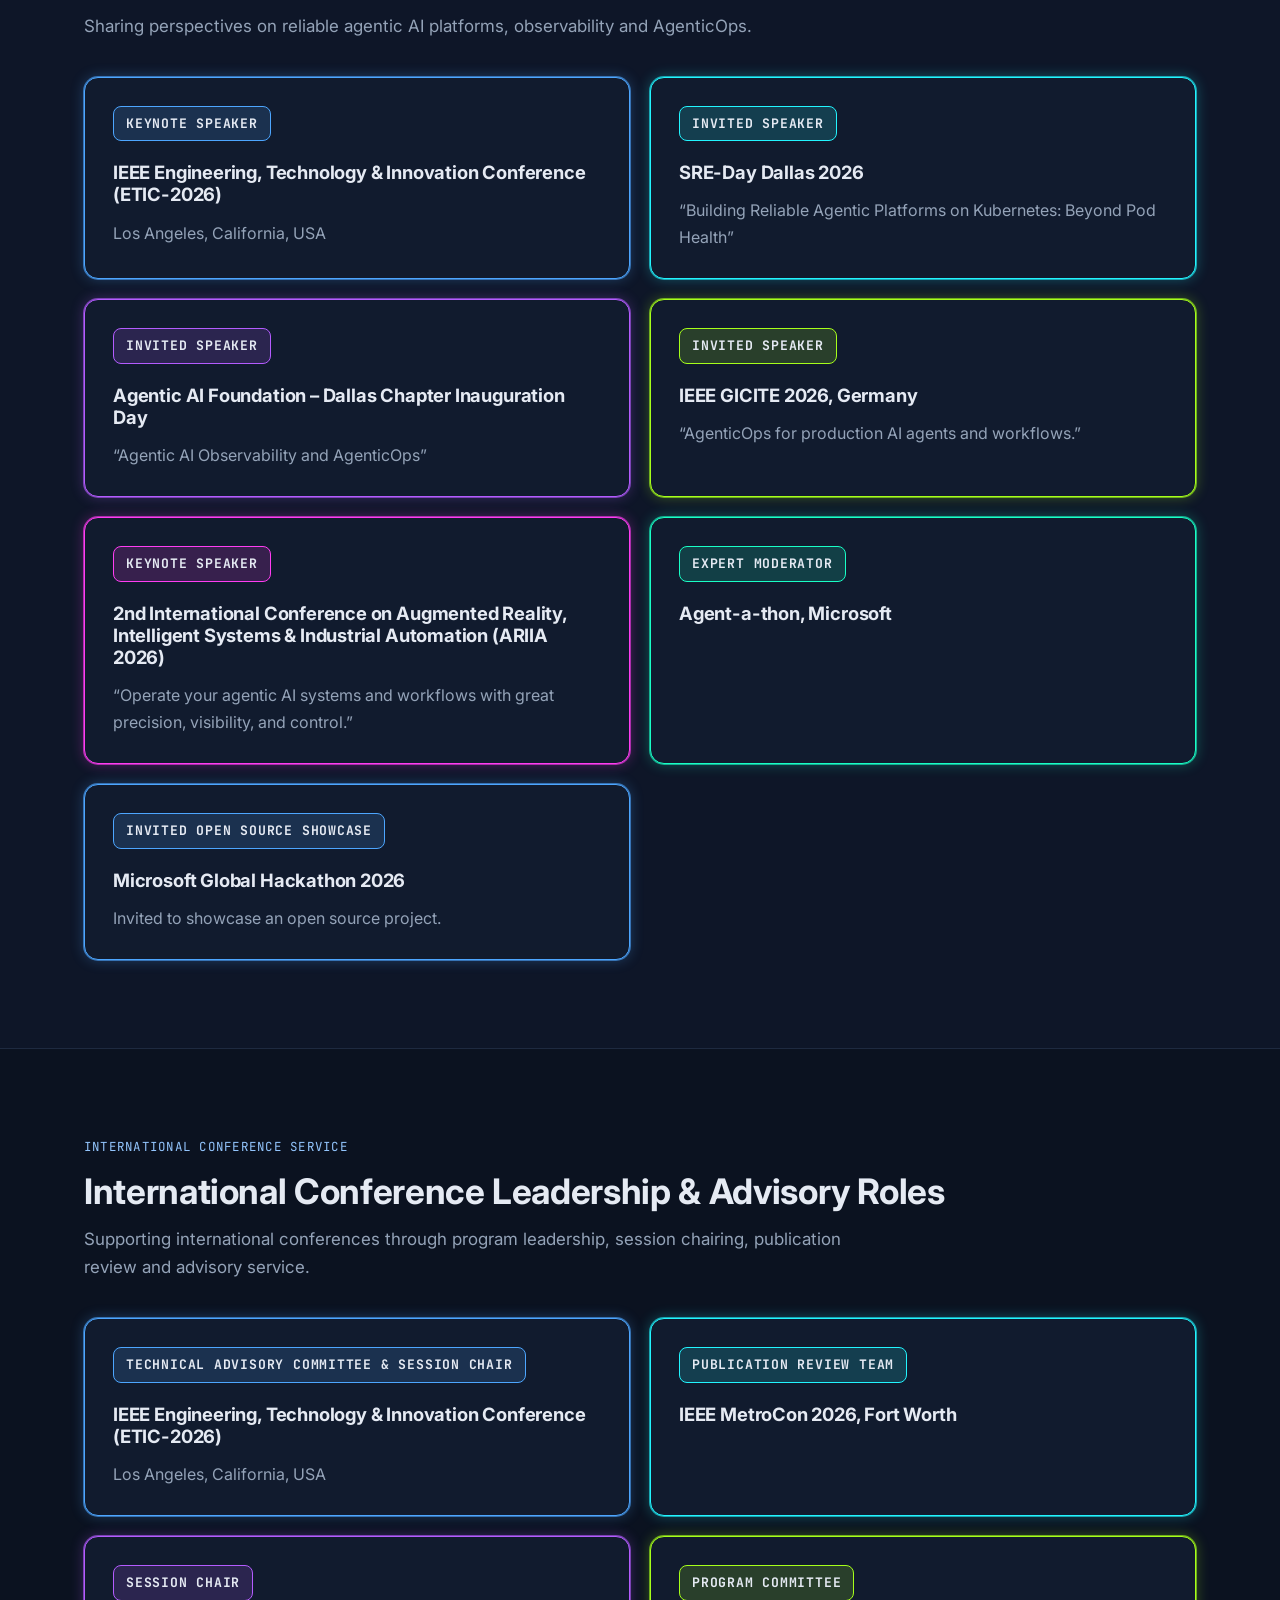
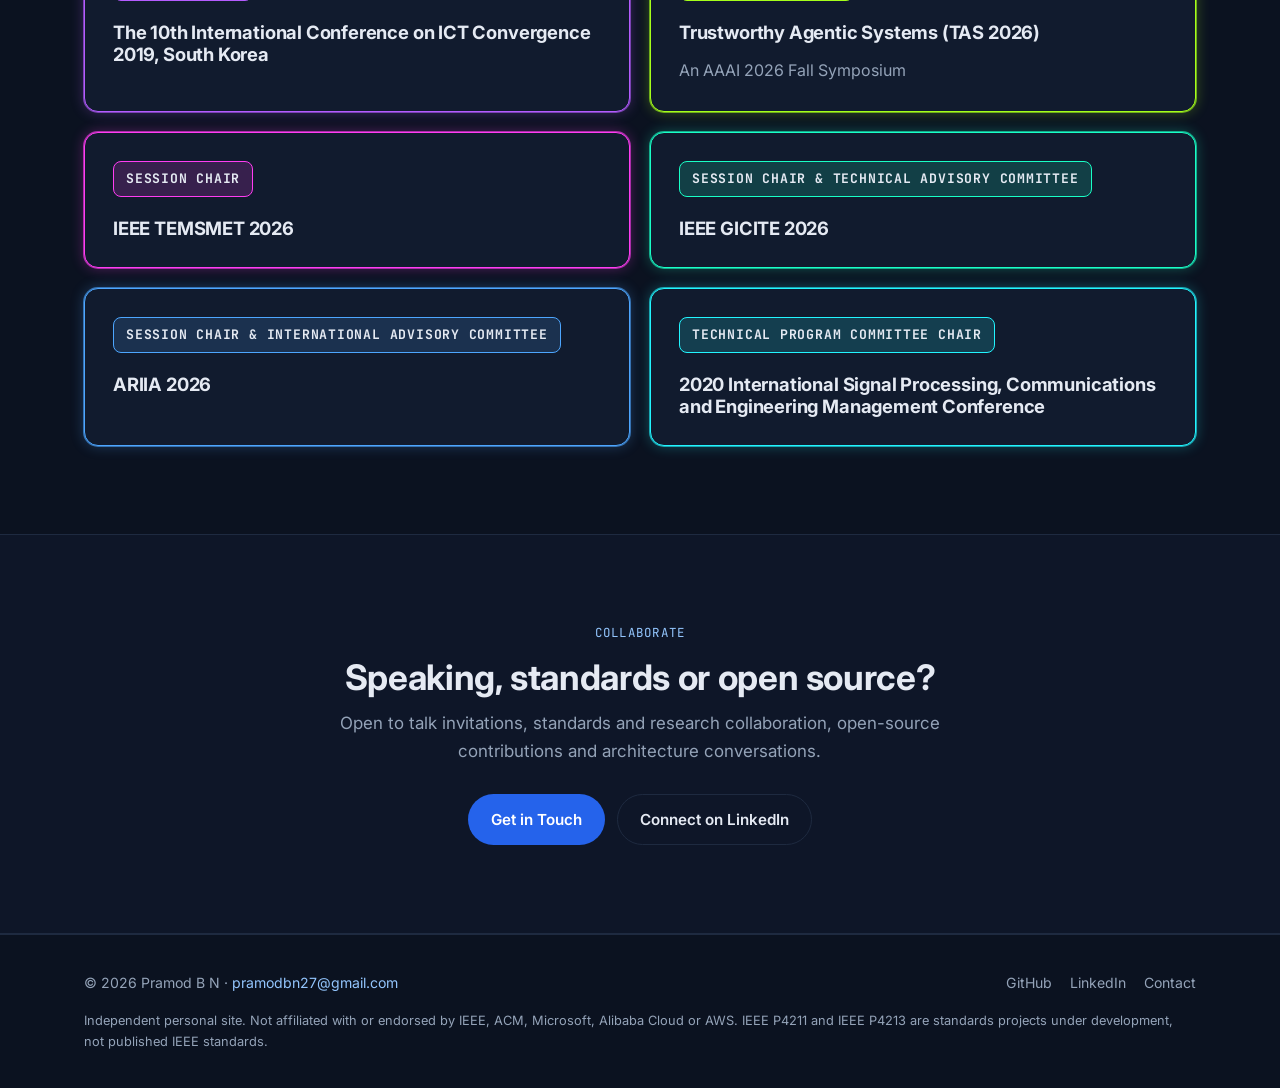
==== commit db4c67e4: "Add live cumulative download stats to project headers" ====
--- a/index.html
+++ b/index.html
@@ -19,7 +19,7 @@
   <link rel="preconnect" href="https://fonts.googleapis.com">
   <link rel="preconnect" href="https://fonts.gstatic.com" crossorigin>
   <link href="https://fonts.googleapis.com/css2?family=Inter:wght@400;500;600;700&family=JetBrains+Mono:wght@400;500&display=swap" rel="stylesheet">
-  <link rel="stylesheet" href="/assets/css/style.css?v=independent-project-cards">
+  <link rel="stylesheet" href="/assets/css/style.css?v=pypi-downloads">
   <script type="application/ld+json">{"@context": "https://schema.org", "@type": "Person", "name": "Pramod B N", "url": "https://pramod.cloud", "image": "https://pramod.cloud/assets/img/pramod_pic.jpeg", "jobTitle": "Cloud & Agentic AI Solutions Architect", "email": "mailto:pramodbn27@gmail.com", "sameAs": ["https://www.linkedin.com/in/pramodbn27", "https://github.com/pramodbn27", "https://mvp.microsoft.com/en-US/MVP/profile/205f903a-6d24-4566-81f5-7a5549df8368", "https://mvp.alibabacloud.com/mvp/detail/384"], "award": ["Microsoft MVP", "Alibaba Cloud MVP"], "alumniOf": [{"@type": "CollegeOrUniversity", "name": "Northeastern University"}, {"@type": "CollegeOrUniversity", "name": "Visvesvaraya Technological University"}], "knowsAbout": ["Cloud architecture", "Agentic AI", "Kubernetes", "Observability", "Site reliability engineering", "AI governance"]}</script>
 </head>
 <body>
@@ -118,7 +118,13 @@
         </div>
         <div class="cards cards--2">
           <article class="card project">
-            <div class="project__band"><div class="project__head"><h3>DeepAgentLabs</h3><span class="tag">AgenticOps</span></div><p class="project__role">Lead Cloud &amp; Agentic AI Architect</p></div>
+            <div class="project__band">
+              <div class="project__head"><h3>DeepAgentLabs</h3><span class="tag">AgenticOps</span></div>
+              <p class="project__role">Lead Cloud &amp; Agentic AI Architect</p>
+              <p class="project__downloads" data-pypi-downloads data-state="estimated" role="status" title="Estimated total from fallback package counts. Live counts load automatically when available.">
+                <strong data-download-count aria-label="346,800">346.8k</strong><span>Total PyPI downloads</span><span class="project__downloads-status" data-download-status>Estimated</span>
+              </p>
+            </div>
             <div class="project__body">
               <p class="project__value">Observe, evaluate, stress-test, supervise and operate production agentic AI workflows.</p>
               <ul class="chips chips--mono"><li>Python</li><li>OpenTelemetry</li><li>MCP</li><li>JSON Schema</li><li>AgenticLens</li><li>Agentic-Chaos</li><li>Agentic-Sidecar</li><li>Agentic-Evals</li><li>Control-Tower</li><li>Reliability</li></ul>
@@ -130,7 +136,13 @@
             </div>
           </article>
           <article class="card project">
-            <div class="project__band"><div class="project__head"><h3>TheAgentHealth</h3><span class="tag">Readiness</span></div><p class="project__role">Lead Cloud &amp; Agentic AI Architect</p></div>
+            <div class="project__band">
+              <div class="project__head"><h3>TheAgentHealth</h3><span class="tag">Readiness</span></div>
+              <p class="project__role">Lead Cloud &amp; Agentic AI Architect</p>
+              <p class="project__downloads" data-agenthealth-downloads data-state="estimated" role="status" title="Estimated cumulative PyPI and npm downloads plus Docker Hub pulls. Live counts load automatically when available.">
+                <strong data-download-count aria-label="37,500">37.5k</strong><span>Total downloads across PyPI, npm, Docker Hub</span><span class="project__downloads-status" data-download-status>Estimated</span>
+              </p>
+            </div>
             <div class="project__body">
               <p class="project__value">Open-source health and readiness signals for AI agents and agentic workflows.</p>
               <ul class="chips chips--mono"><li>CLI</li><li>Python SDK</li><li>TypeScript SDK</li><li>MCP</li><li>A2A</li><li>Docker</li><li>Helm Charts</li><li>npm</li><li>PyPI</li><li>Kubernetes Probes</li><li>AI Agents</li><li>Agent Gateway</li><li>Agent Router</li></ul>
@@ -556,6 +568,7 @@
     </div>
   </footer>
 
+  <script src="/assets/js/downloads.js?v=compact-downloads"></script>
   <script src="/assets/js/main.js?v=scroll-navigation"></script>
 </body>
 </html>
--- a/assets/css/style.css
+++ b/assets/css/style.css
@@ -354,6 +354,10 @@
     var(--surface-2);
 }
 .project__band h2, .project__band h3 { font-size: 1.6rem; margin: 0; letter-spacing: -0.02em; }
+.card .project__downloads { display: flex; align-items: baseline; flex-wrap: wrap; gap: 6px 10px; margin: 16px 0 0; font-size: 0.8rem; }
+.project__downloads strong { color: var(--accent); font-family: var(--mono); font-size: 1.2rem; font-weight: 500; font-variant-numeric: tabular-nums; }
+.project__downloads-status { padding: 2px 7px; border: 1px solid var(--border); border-radius: 999px; font-size: 0.68rem; }
+.project__downloads[data-state="live"] .project__downloads-status { color: var(--accent); border-color: var(--accent); }
 .card .project__value { font-size: 1.02rem; color: var(--text); }
 
 .checklist li { padding: 12px 0 12px 30px; border-top: 1px solid var(--border); position: relative; color: var(--muted); }
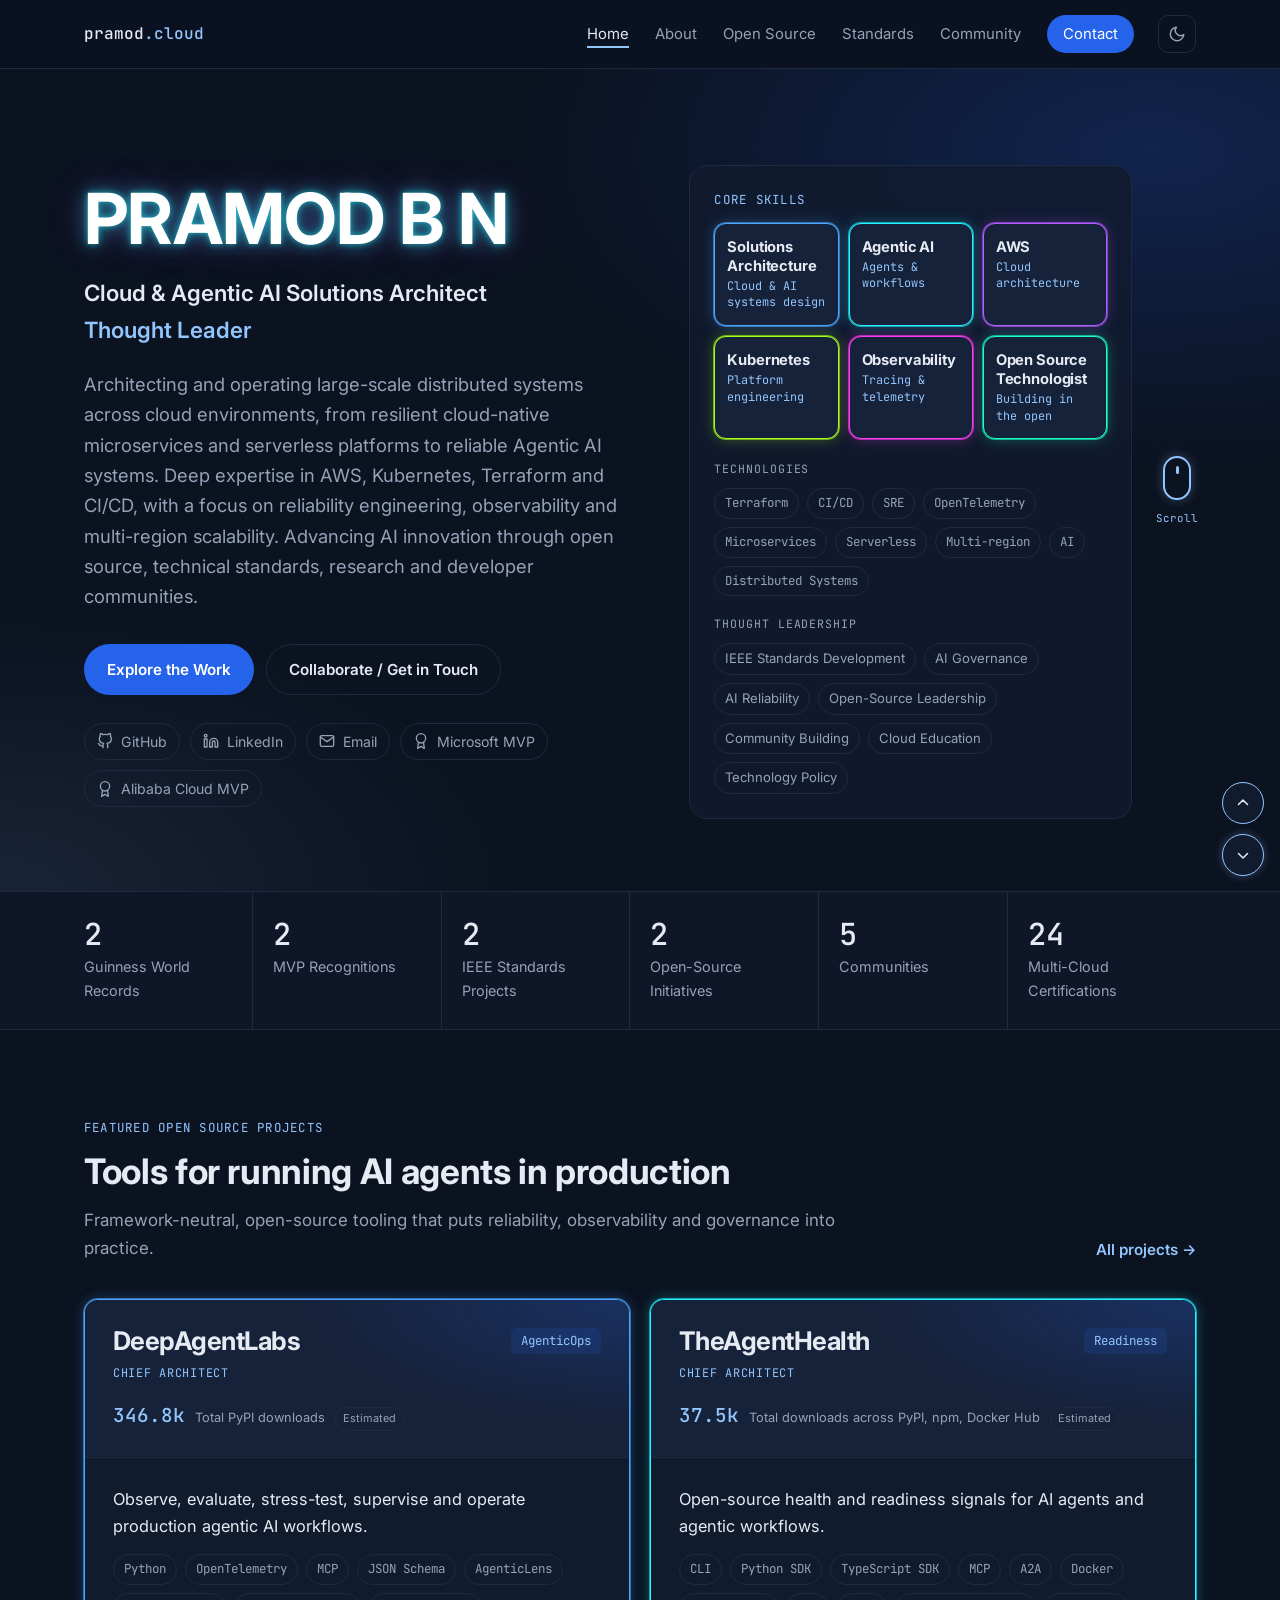
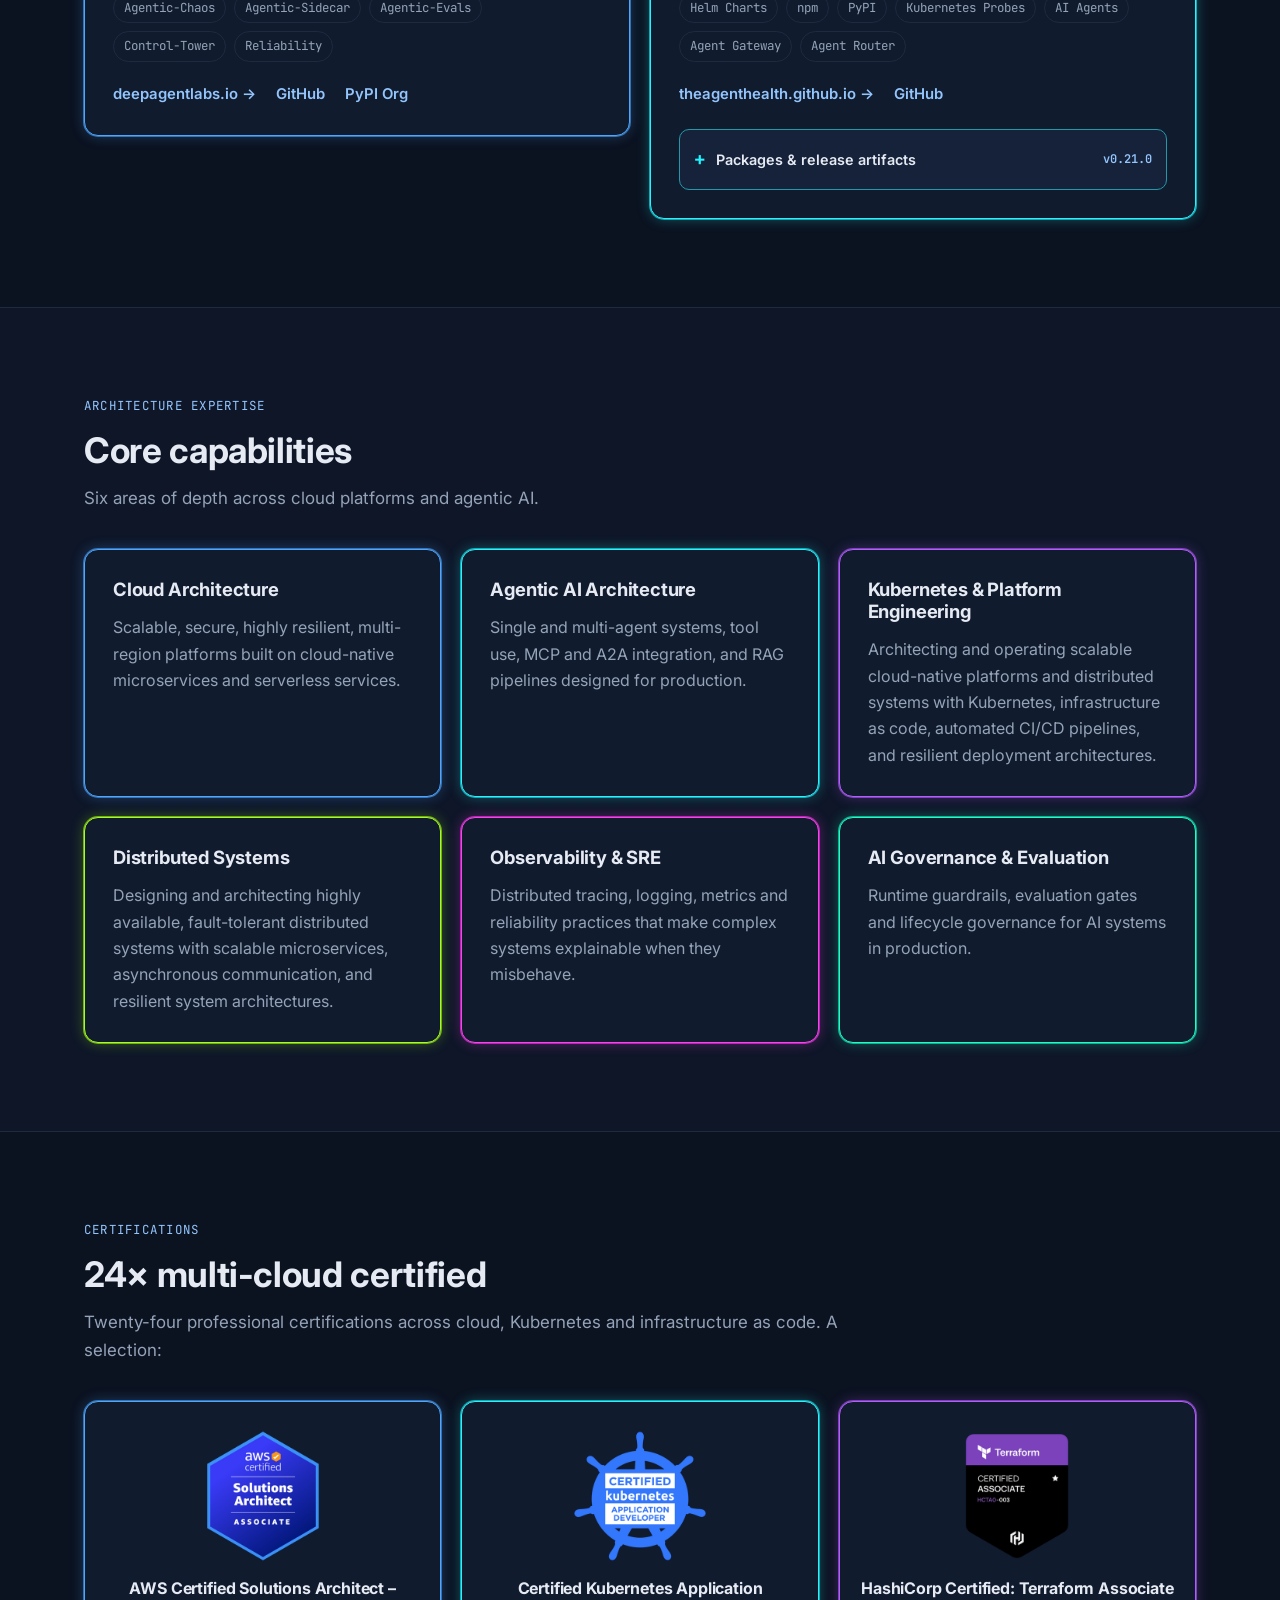
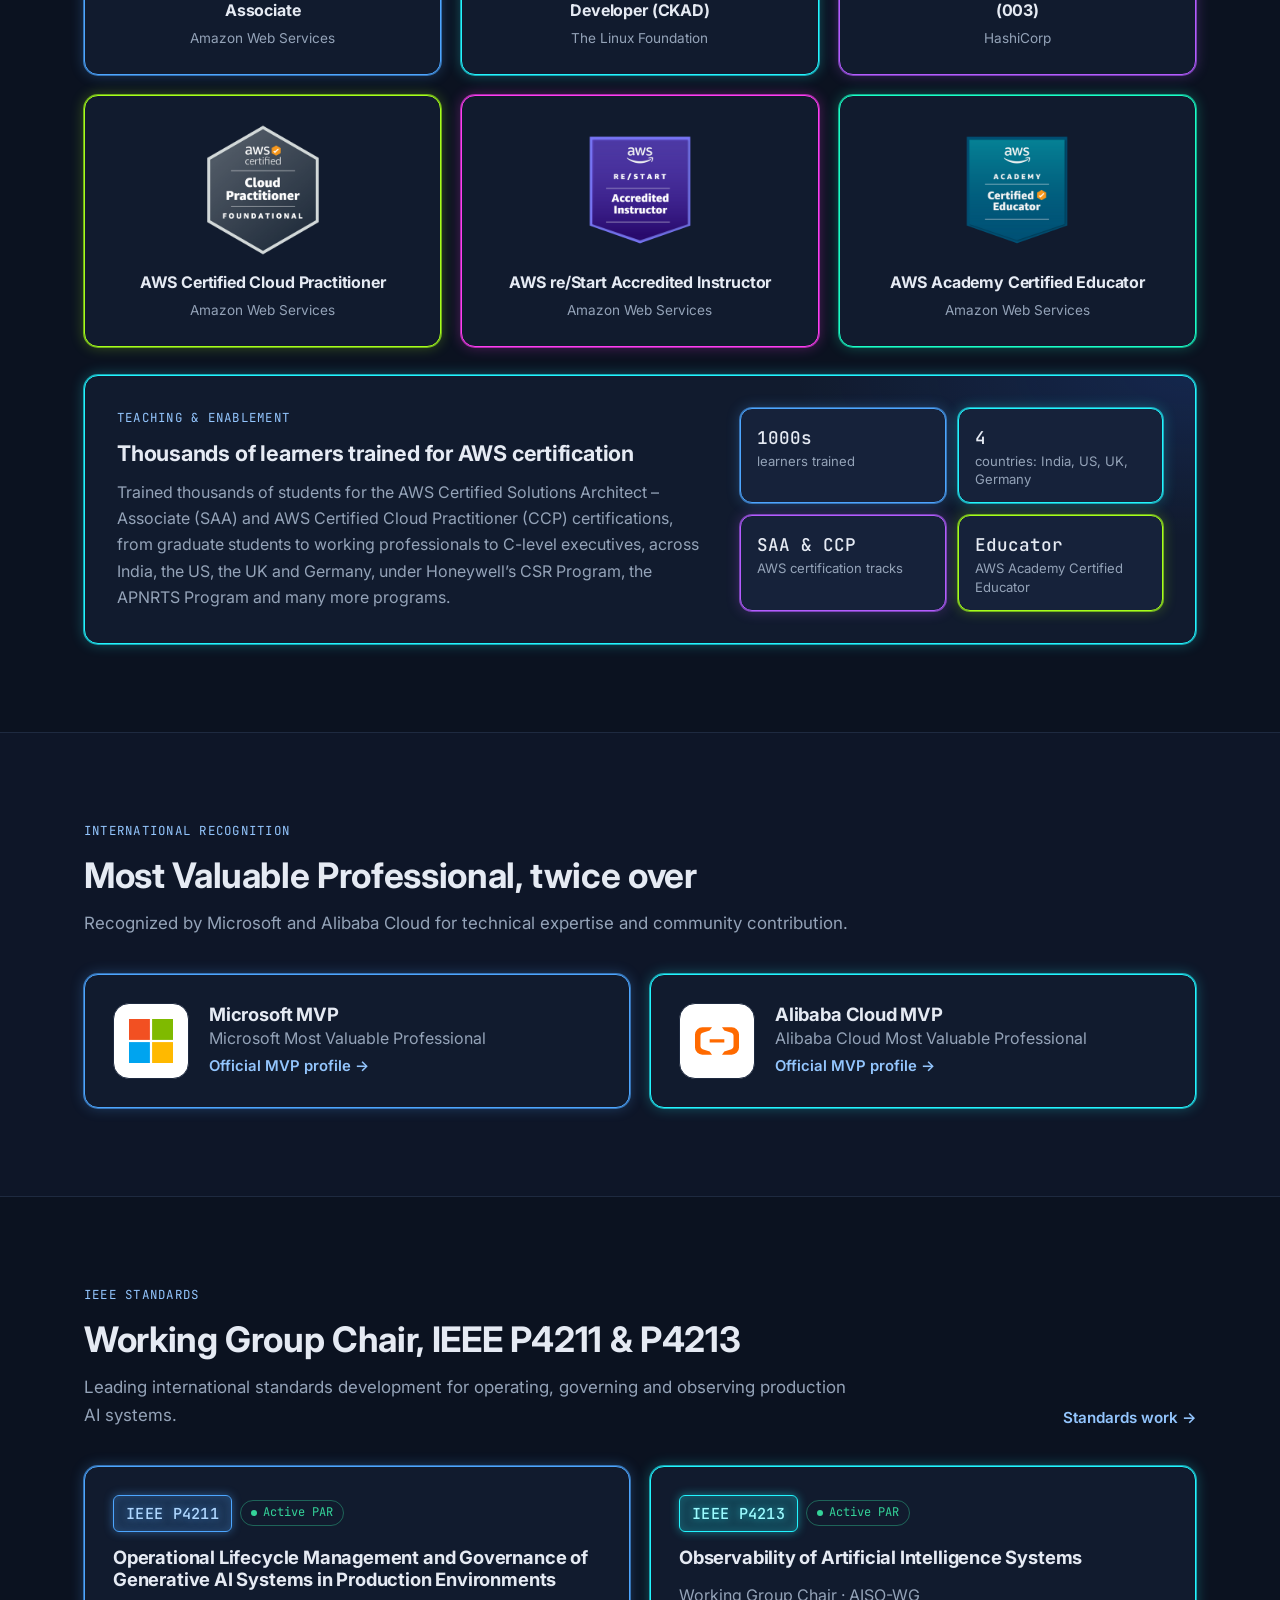
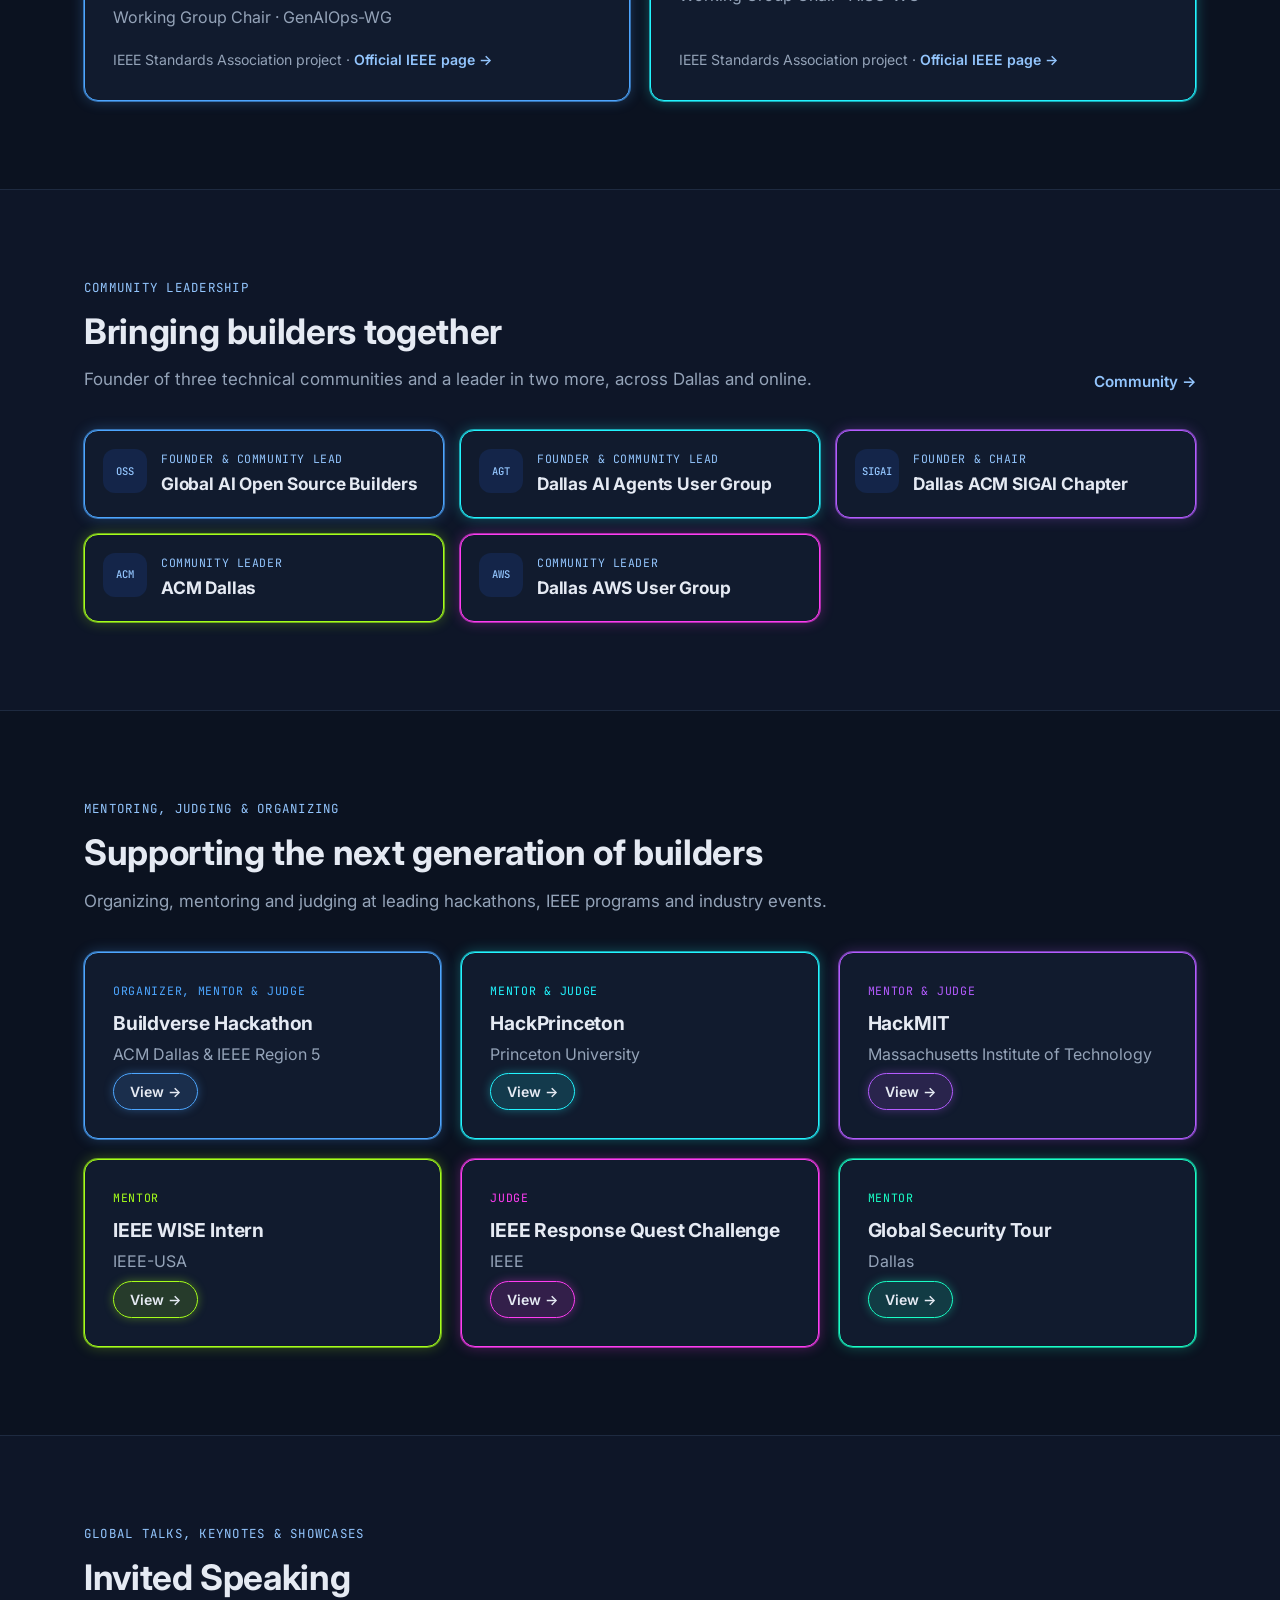
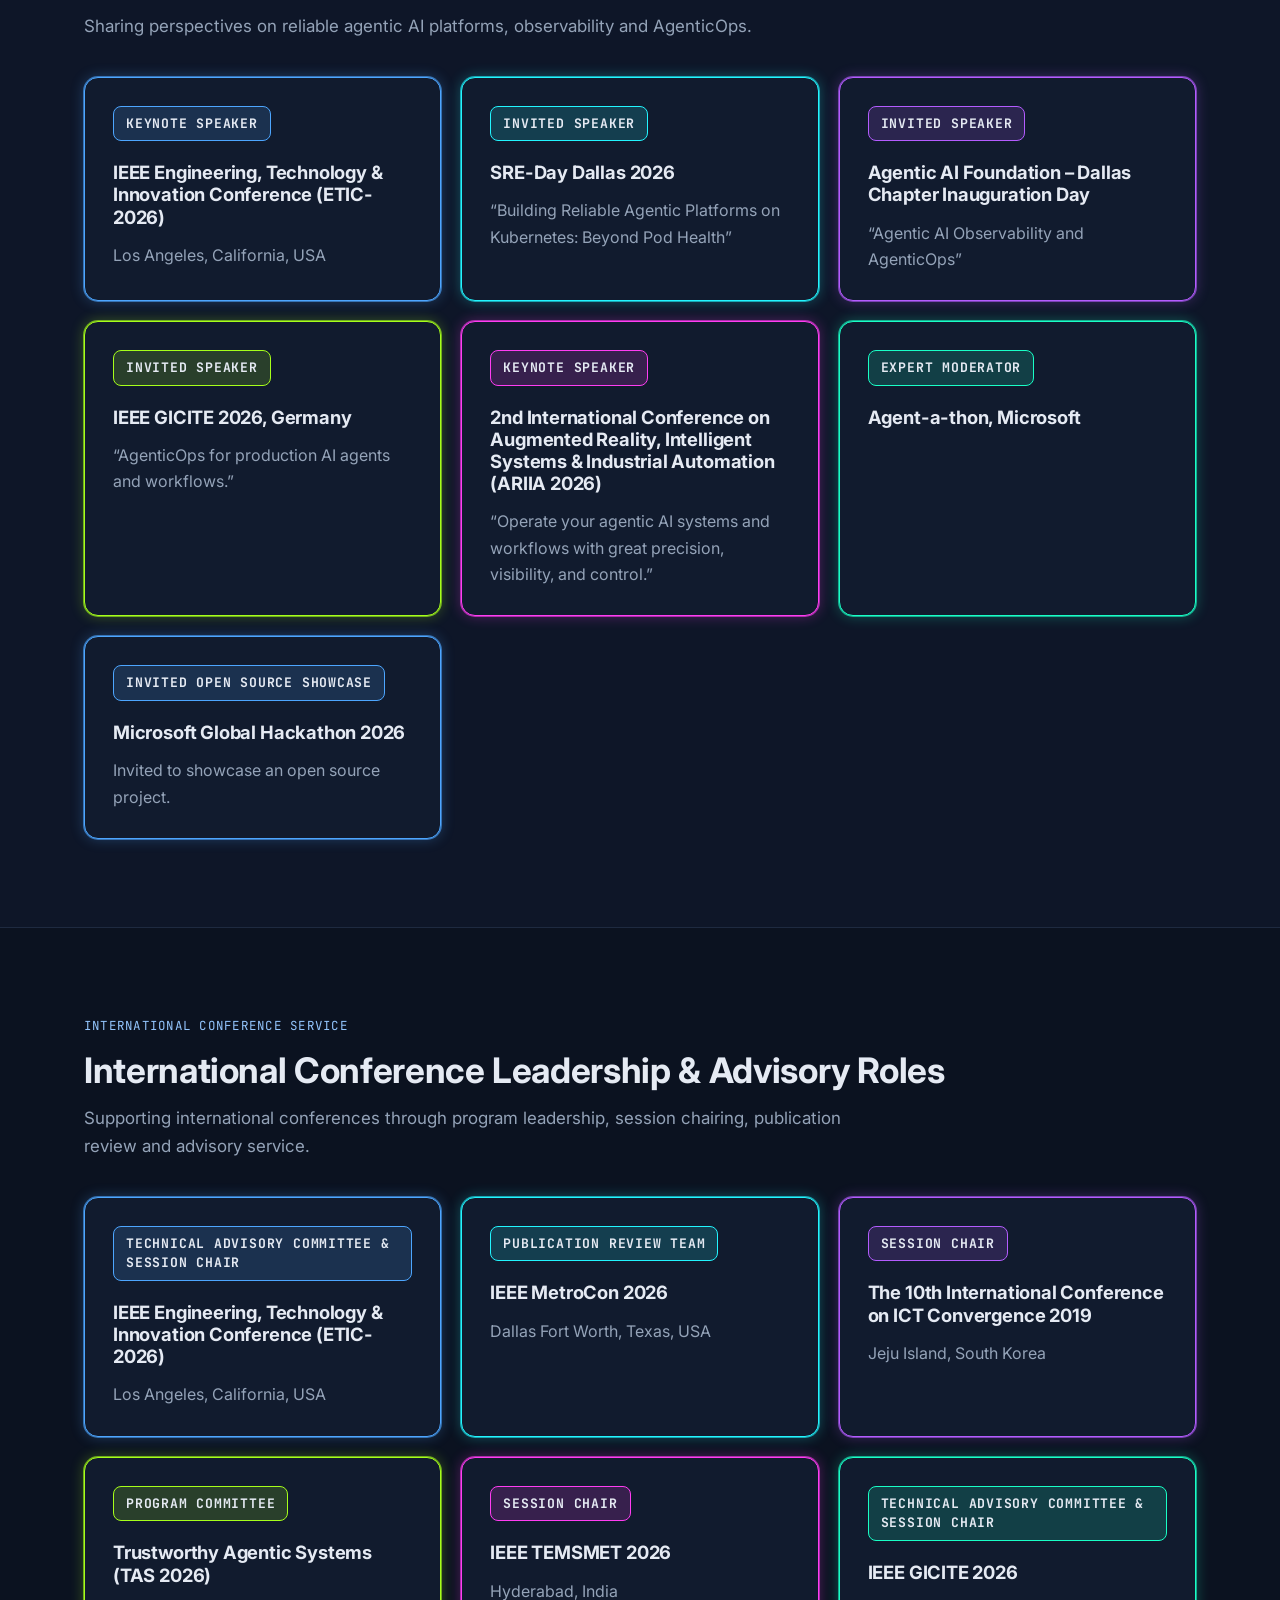
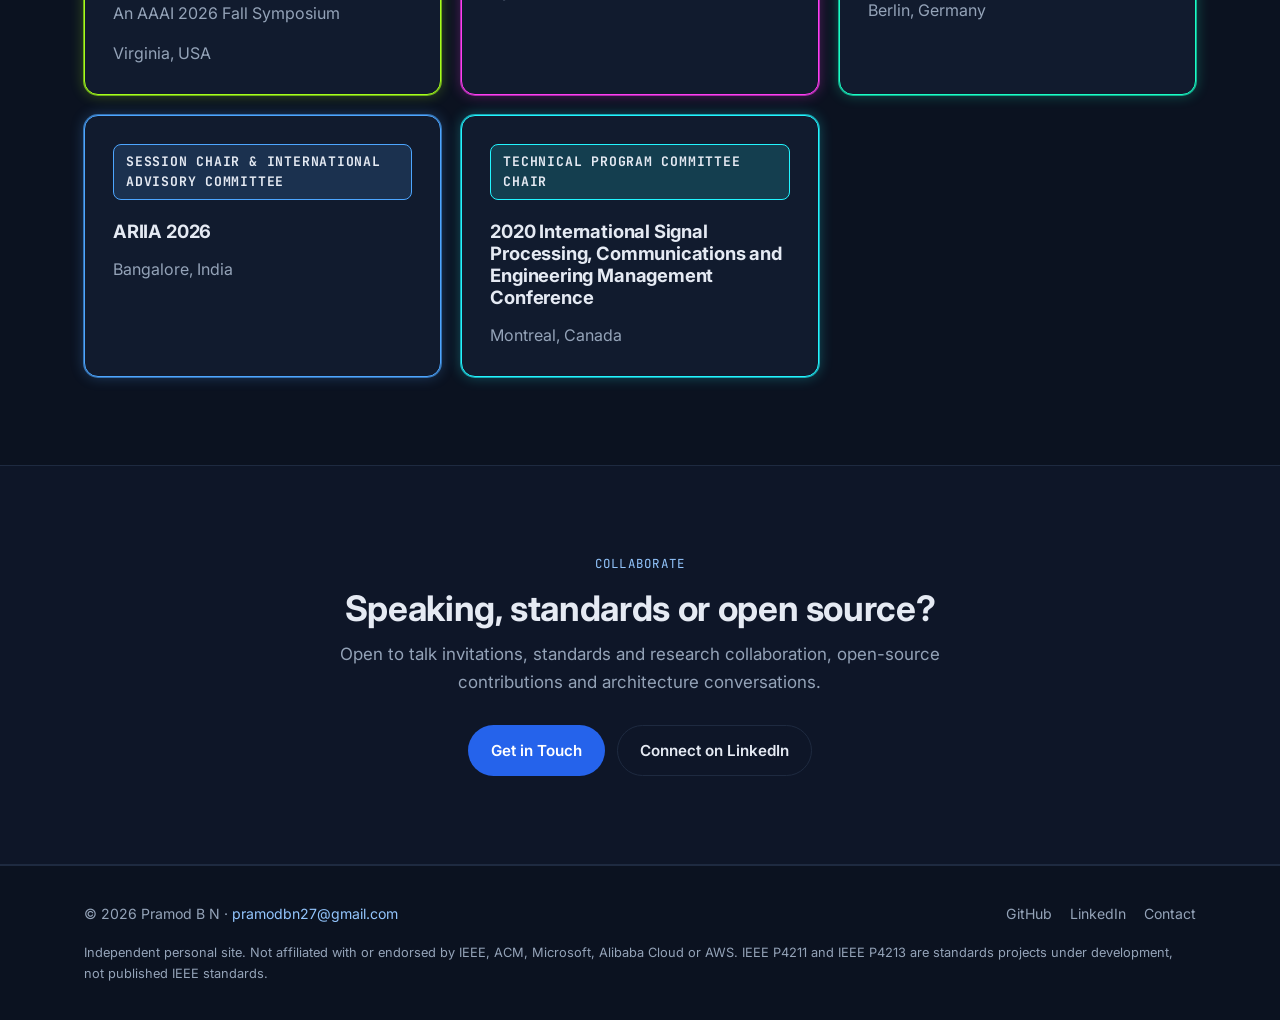
==== commit 757445a5: "Update conference locations, project roles, and card grids" ====
--- a/index.html
+++ b/index.html
@@ -120,7 +120,7 @@
           <article class="card project">
             <div class="project__band">
               <div class="project__head"><h3>DeepAgentLabs</h3><span class="tag">AgenticOps</span></div>
-              <p class="project__role">Lead Cloud &amp; Agentic AI Architect</p>
+              <p class="project__role">Chief Architect</p>
               <p class="project__downloads" data-pypi-downloads data-state="estimated" role="status" title="Estimated total from fallback package counts. Live counts load automatically when available.">
                 <strong data-download-count aria-label="346,800">346.8k</strong><span>Total PyPI downloads</span><span class="project__downloads-status" data-download-status>Estimated</span>
               </p>
@@ -138,7 +138,7 @@
           <article class="card project">
             <div class="project__band">
               <div class="project__head"><h3>TheAgentHealth</h3><span class="tag">Readiness</span></div>
-              <p class="project__role">Lead Cloud &amp; Agentic AI Architect</p>
+              <p class="project__role">Chief Architect</p>
               <p class="project__downloads" data-agenthealth-downloads data-state="estimated" role="status" title="Estimated cumulative PyPI and npm downloads plus Docker Hub pulls. Live counts load automatically when available.">
                 <strong data-download-count aria-label="37,500">37.5k</strong><span>Total downloads across PyPI, npm, Docker Hub</span><span class="project__downloads-status" data-download-status>Estimated</span>
               </p>
@@ -447,7 +447,7 @@
         <p class="eyebrow">Global Talks, keynotes &amp; showcases</p>
         <h2 id="speaking-heading">Invited Speaking</h2>
         <p class="section__lead">Sharing perspectives on reliable agentic AI platforms, observability and AgenticOps.</p>
-        <ul class="cards cards--2">
+        <ul class="cards cards--3">
           <li class="card">
             <p class="mentor__role">Keynote Speaker</p>
             <h3>IEEE Engineering, Technology &amp; Innovation Conference (ETIC-2026)</h3>
@@ -491,7 +491,7 @@
         <p class="eyebrow">International conference service</p>
         <h2 id="conference-leadership-heading">International Conference Leadership &amp; Advisory Roles</h2>
         <p class="section__lead">Supporting international conferences through program leadership, session chairing, publication review and advisory service.</p>
-        <ul class="cards cards--2">
+        <ul class="cards cards--3">
           <li class="card">
             <p class="mentor__role">Technical Advisory Committee &amp; Session Chair</p>
             <h3>IEEE Engineering, Technology &amp; Innovation Conference (ETIC-2026)</h3>
@@ -499,32 +499,39 @@
           </li>
           <li class="card">
             <p class="mentor__role">Publication Review Team</p>
-            <h3>IEEE MetroCon 2026, Fort Worth</h3>
+            <h3>IEEE MetroCon 2026</h3>
+            <p>Dallas Fort Worth, Texas, USA</p>
           </li>
           <li class="card">
             <p class="mentor__role">Session Chair</p>
-            <h3>The 10th International Conference on ICT Convergence 2019, South Korea</h3>
+            <h3>The 10th International Conference on ICT Convergence 2019</h3>
+            <p>Jeju Island, South Korea</p>
           </li>
           <li class="card">
             <p class="mentor__role">Program Committee</p>
             <h3>Trustworthy Agentic Systems (TAS 2026)</h3>
             <p>An AAAI 2026 Fall Symposium</p>
+            <p>Virginia, USA</p>
           </li>
           <li class="card">
             <p class="mentor__role">Session Chair</p>
             <h3>IEEE TEMSMET 2026</h3>
-          </li>
-          <li class="card">
-            <p class="mentor__role">Session Chair &amp; Technical Advisory Committee</p>
+            <p>Hyderabad, India</p>
+          </li>
+          <li class="card">
+            <p class="mentor__role">Technical Advisory Committee &amp; Session Chair</p>
             <h3>IEEE GICITE 2026</h3>
+            <p>Berlin, Germany</p>
           </li>
           <li class="card">
             <p class="mentor__role">Session Chair &amp; International Advisory Committee</p>
             <h3>ARIIA 2026</h3>
+            <p>Bangalore, India</p>
           </li>
           <li class="card">
             <p class="mentor__role">Technical Program Committee Chair</p>
             <h3>2020 International Signal Processing, Communications and Engineering Management Conference</h3>
+            <p>Montreal, Canada</p>
           </li>
         </ul>
       </div>
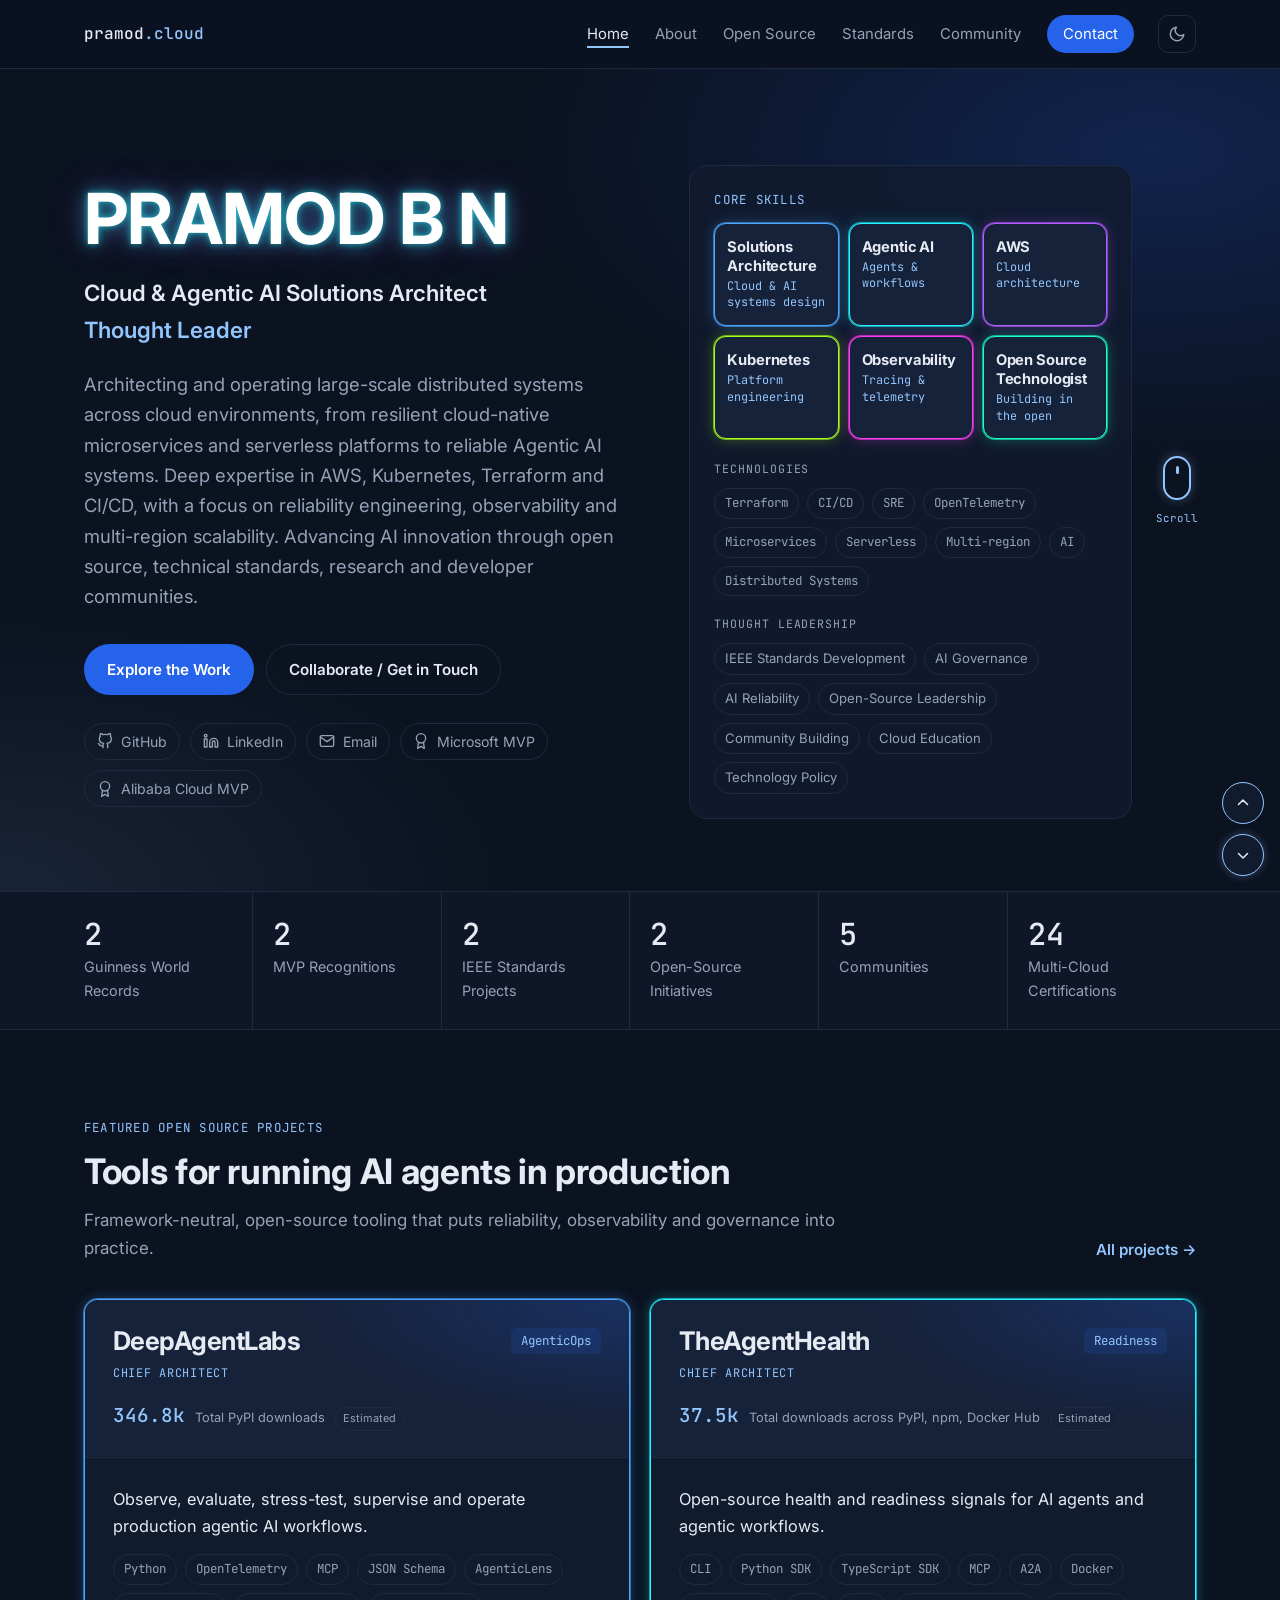
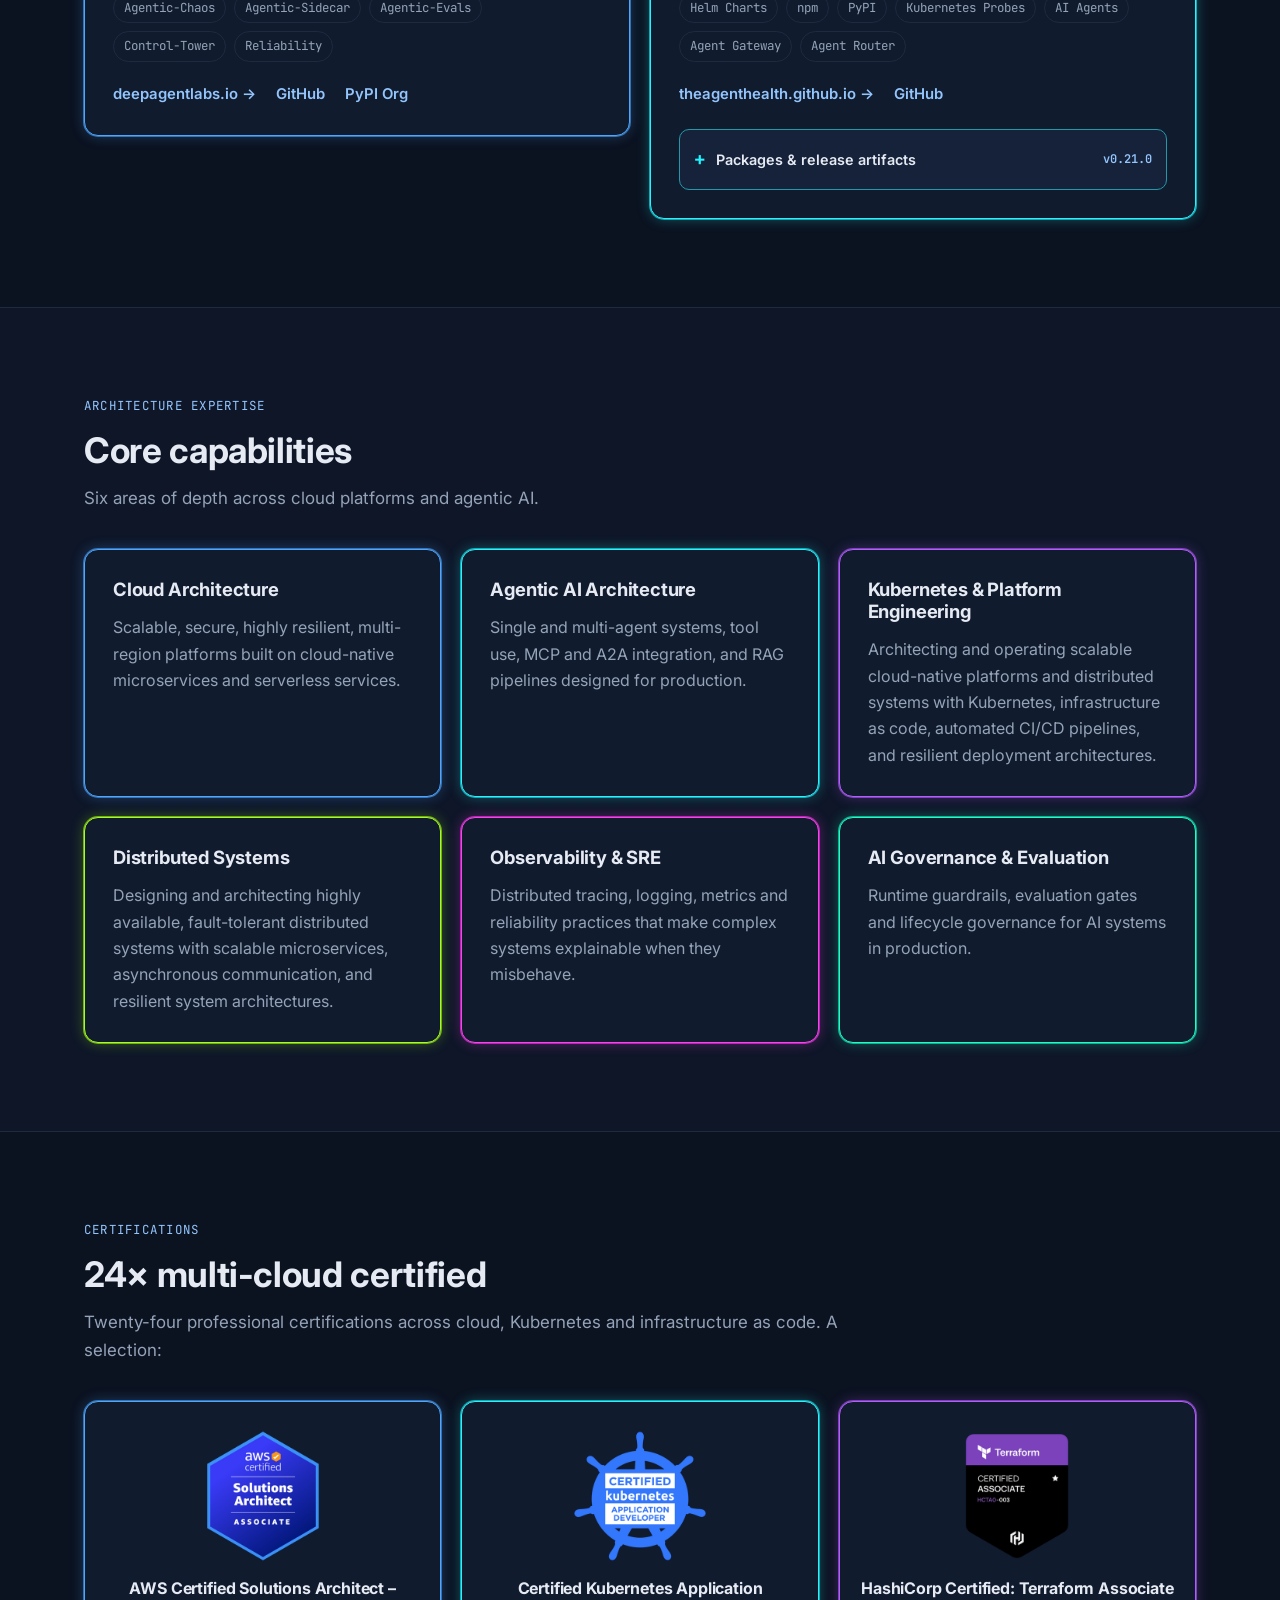
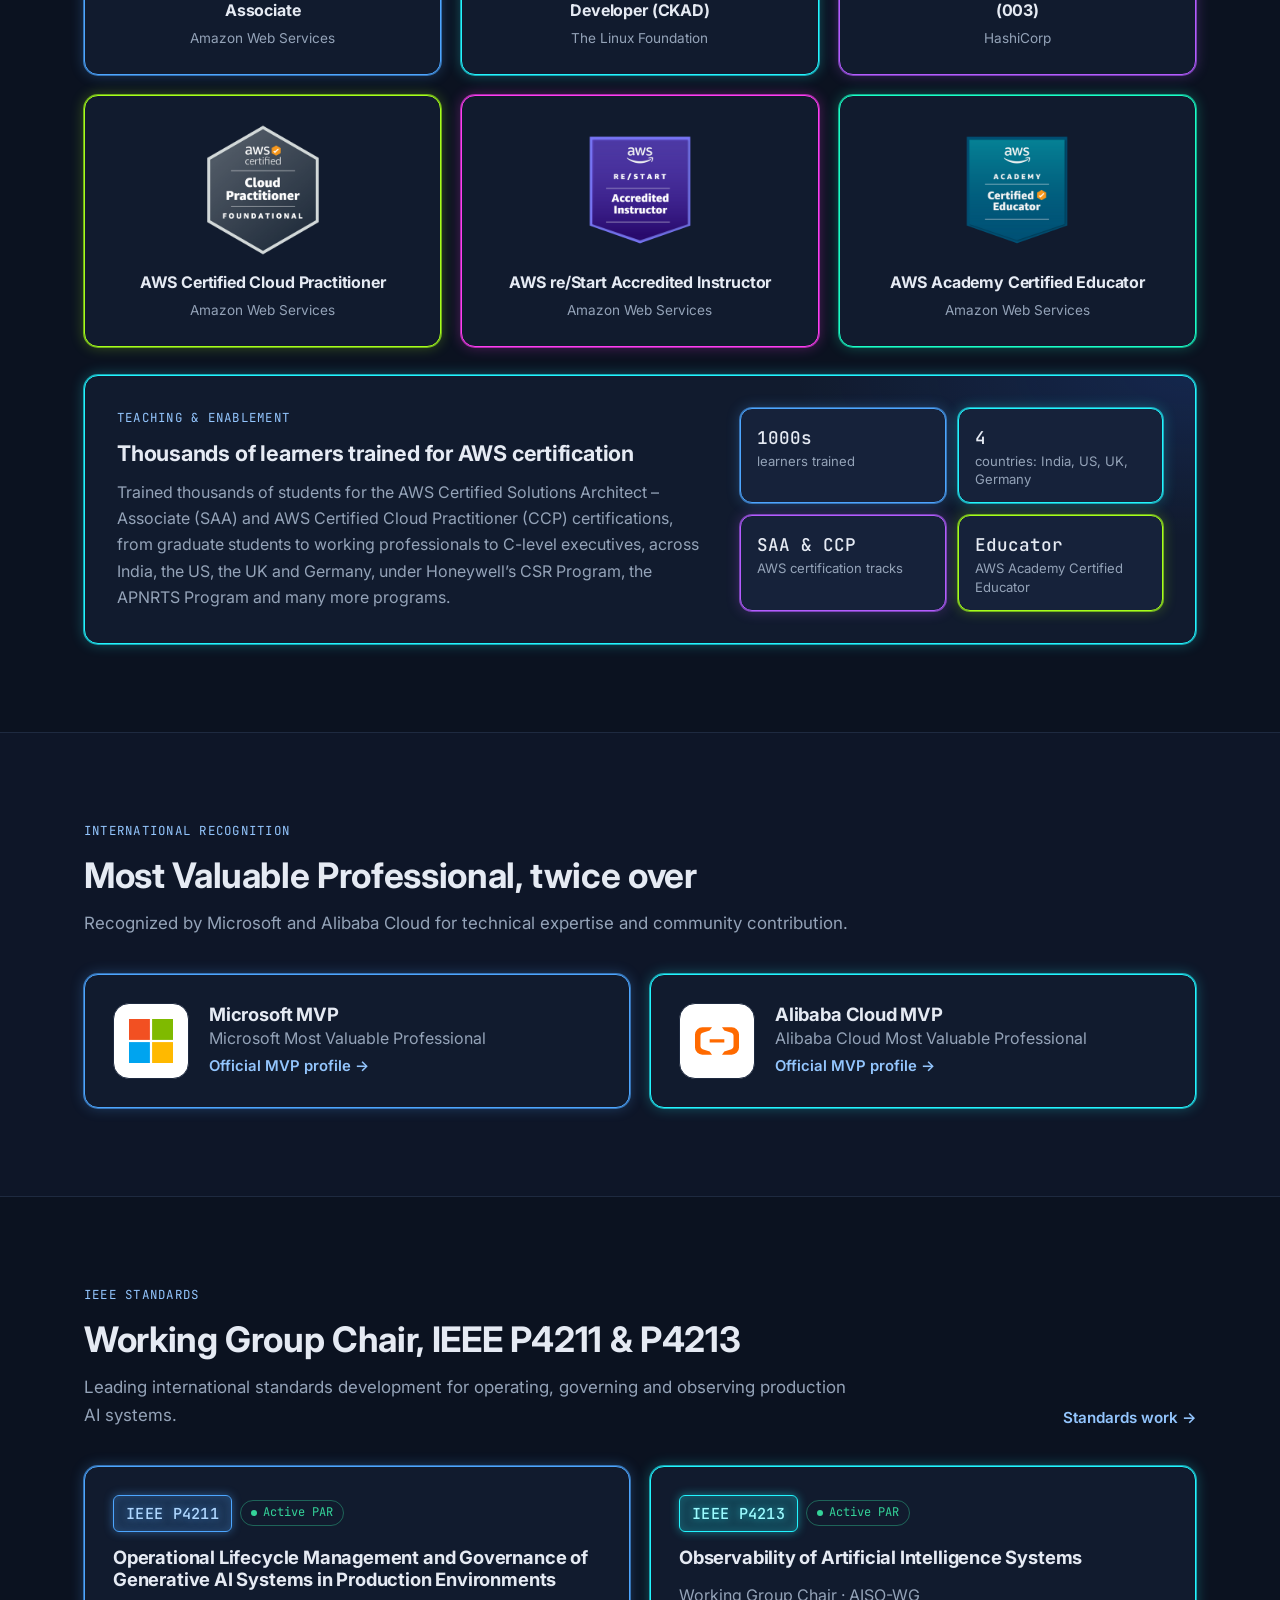
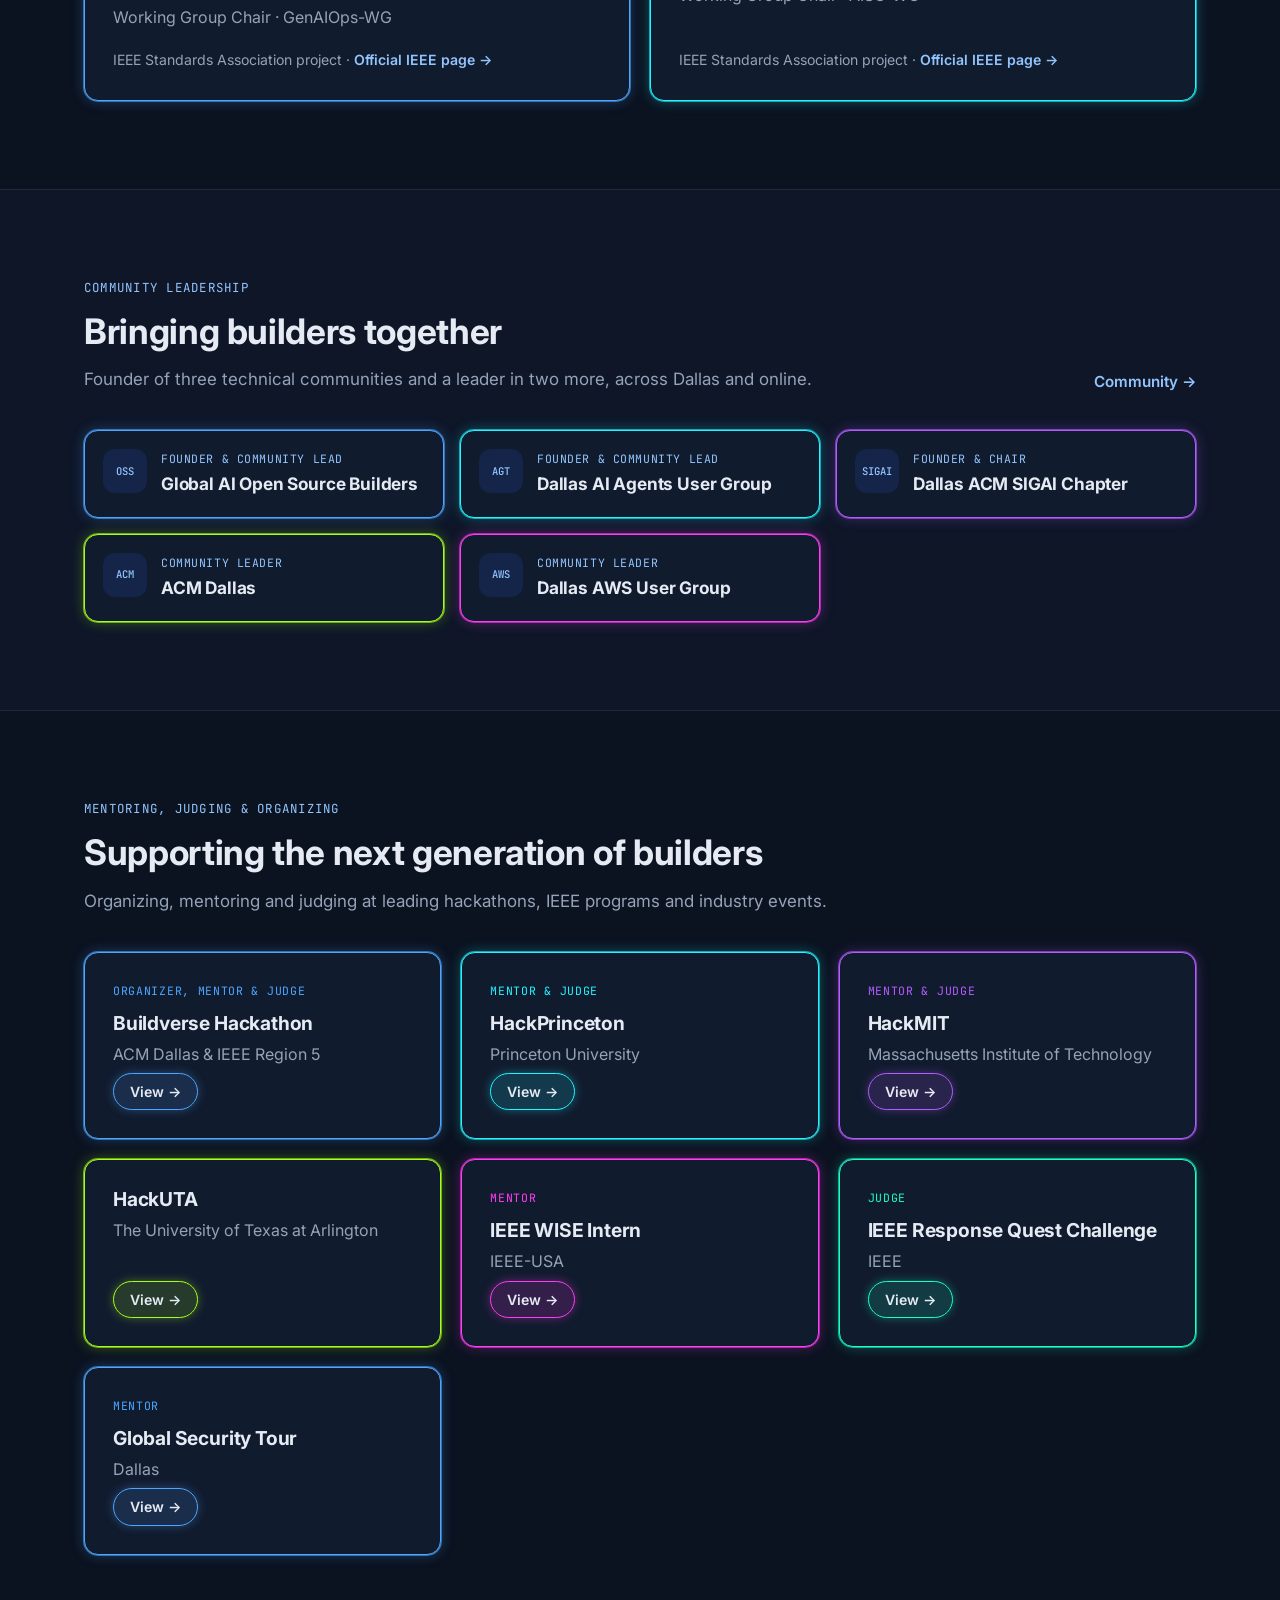
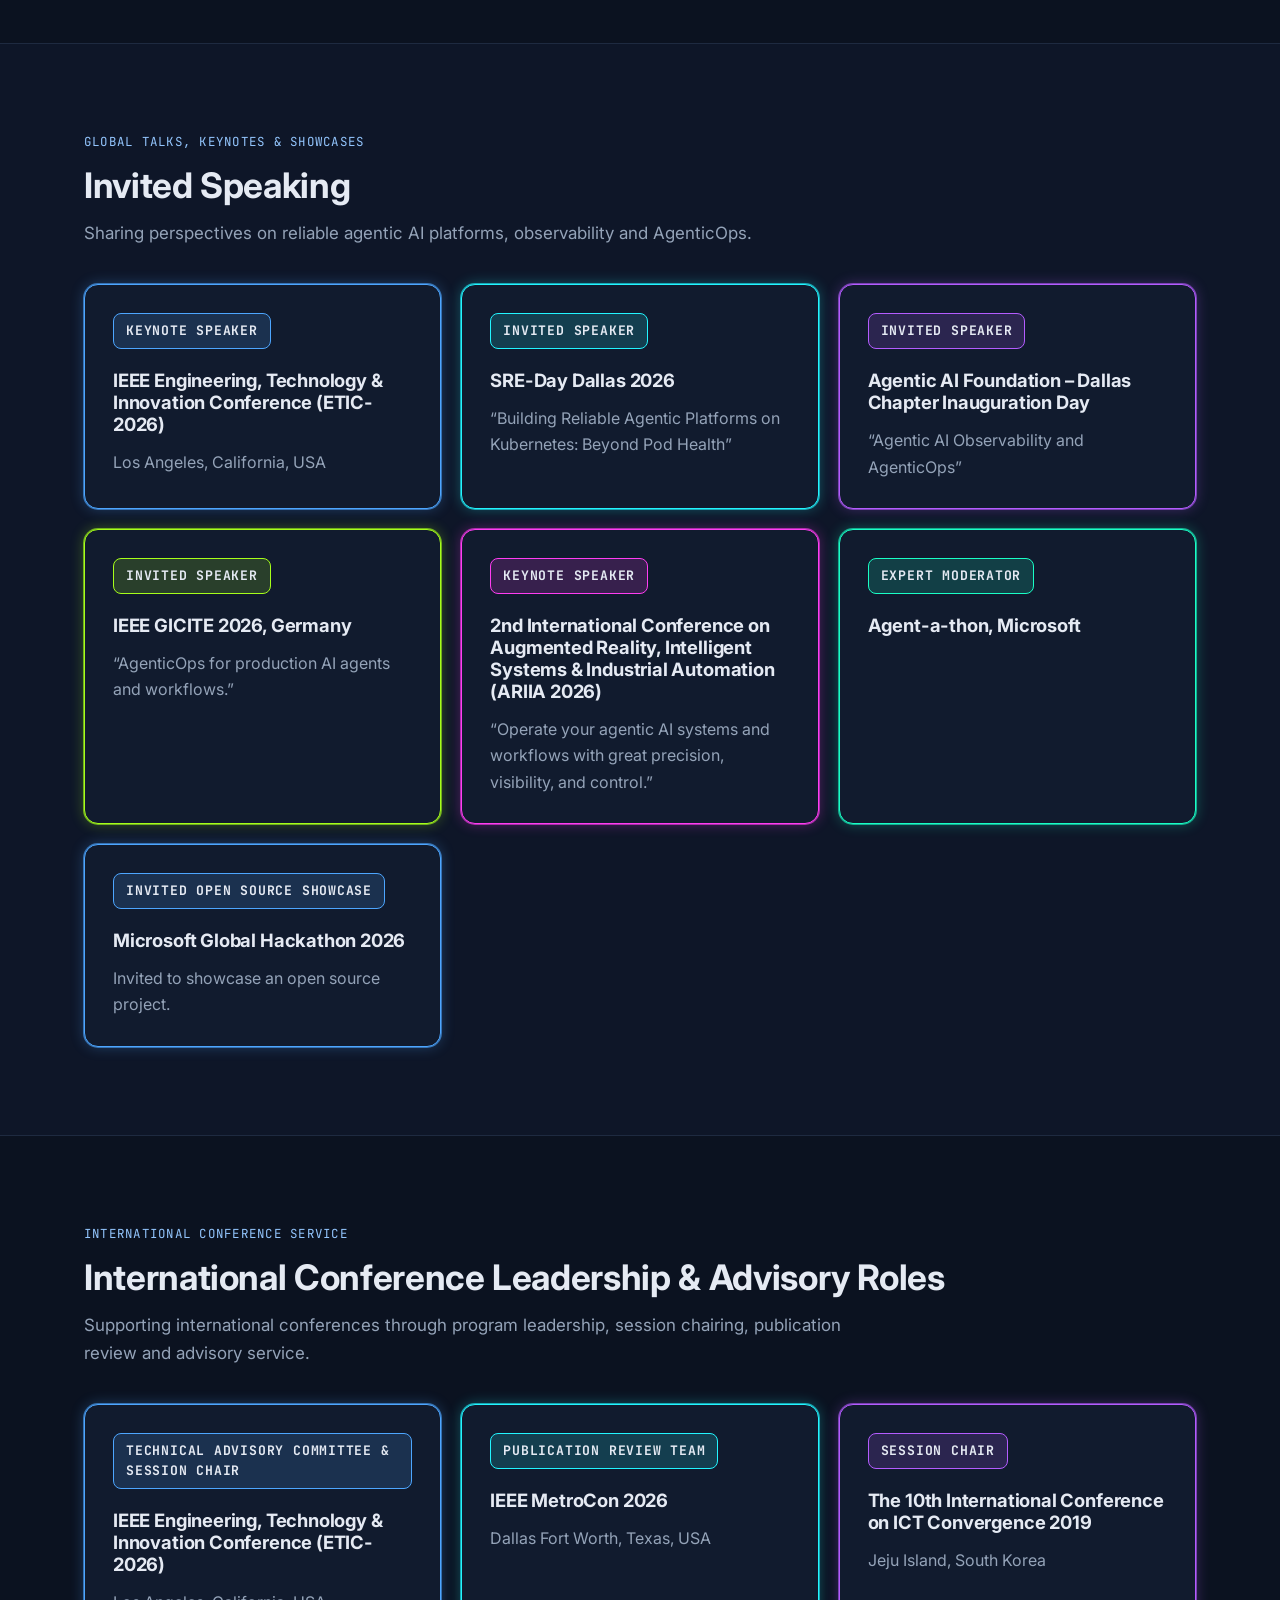
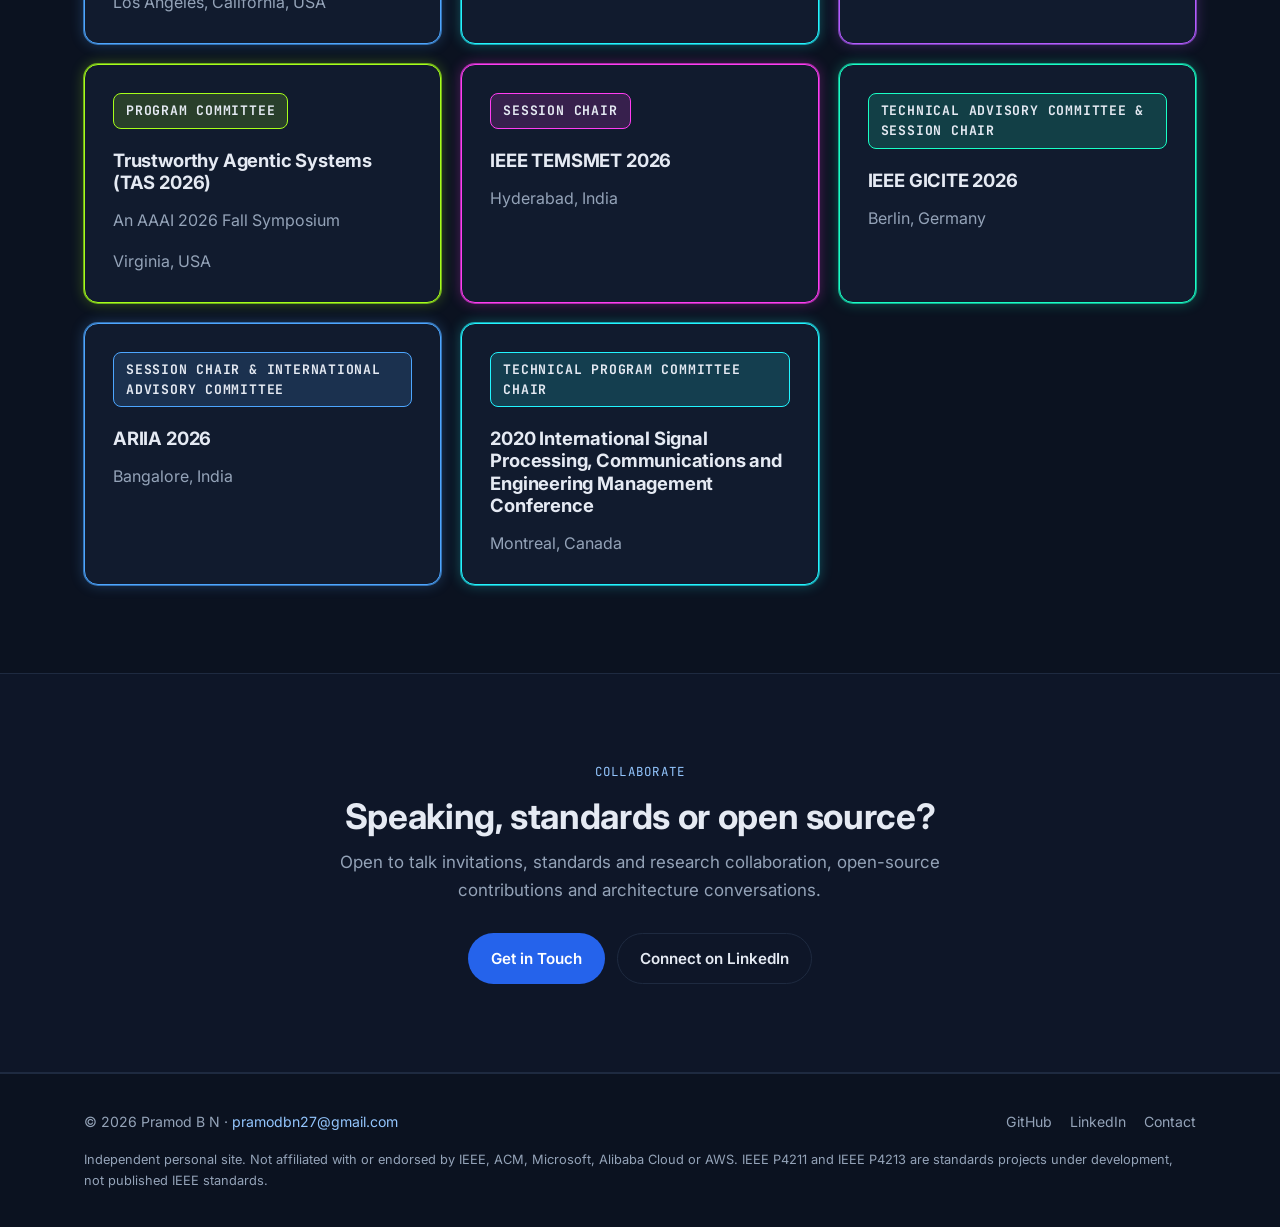
==== commit fb14513c: "Add HackUTA to mentoring section" ====
--- a/index.html
+++ b/index.html
@@ -421,6 +421,11 @@
             <a class="mentor__link" href="https://hackmit.org/" target="_blank" rel="noopener" aria-label="View the HackMIT website">View &rarr;</a>
           </li>
           <li class="card mentor">
+            <h3>HackUTA</h3>
+            <p>The University of Texas at Arlington</p>
+            <a class="mentor__link" href="https://www.hackuta.com/" target="_blank" rel="noopener" aria-label="View the HackUTA website">View &rarr;</a>
+          </li>
+          <li class="card mentor">
             <p class="mentor__role">Mentor</p>
             <h3>IEEE WISE Intern</h3>
             <p>IEEE-USA</p>
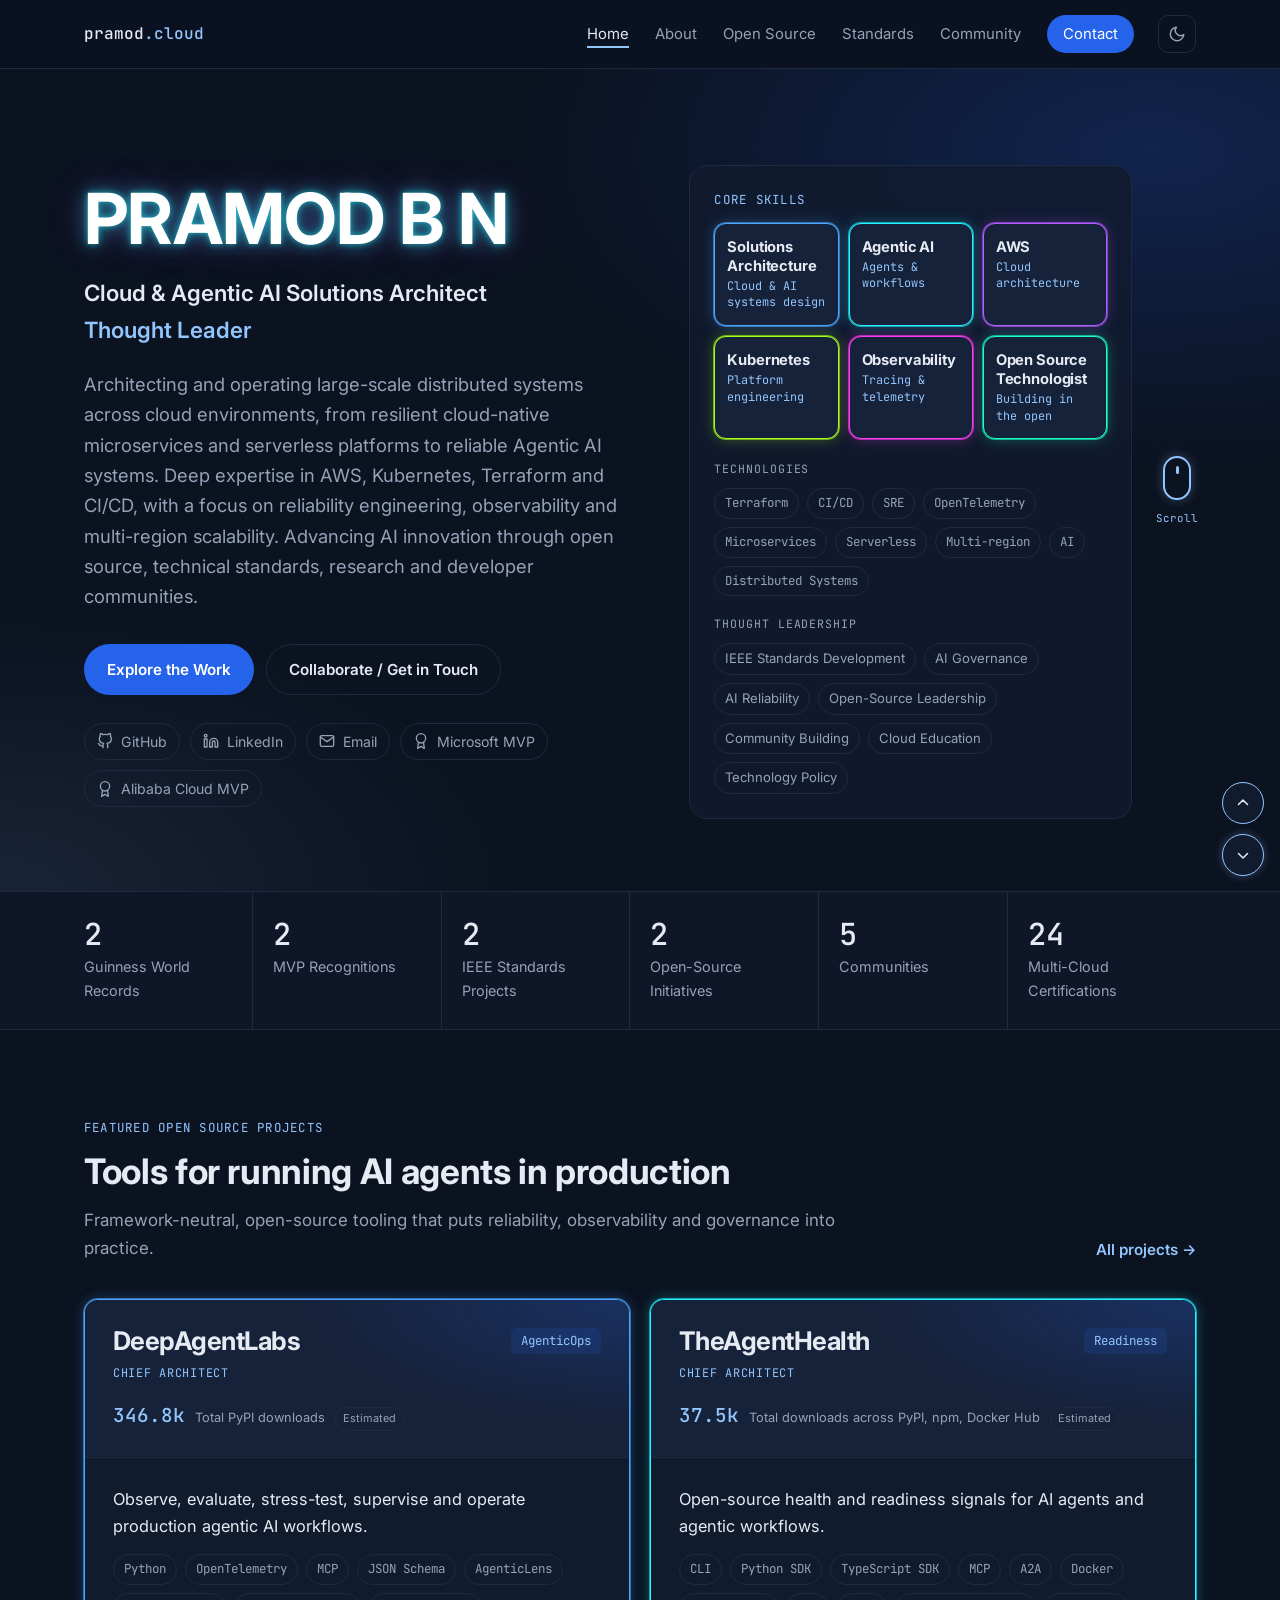
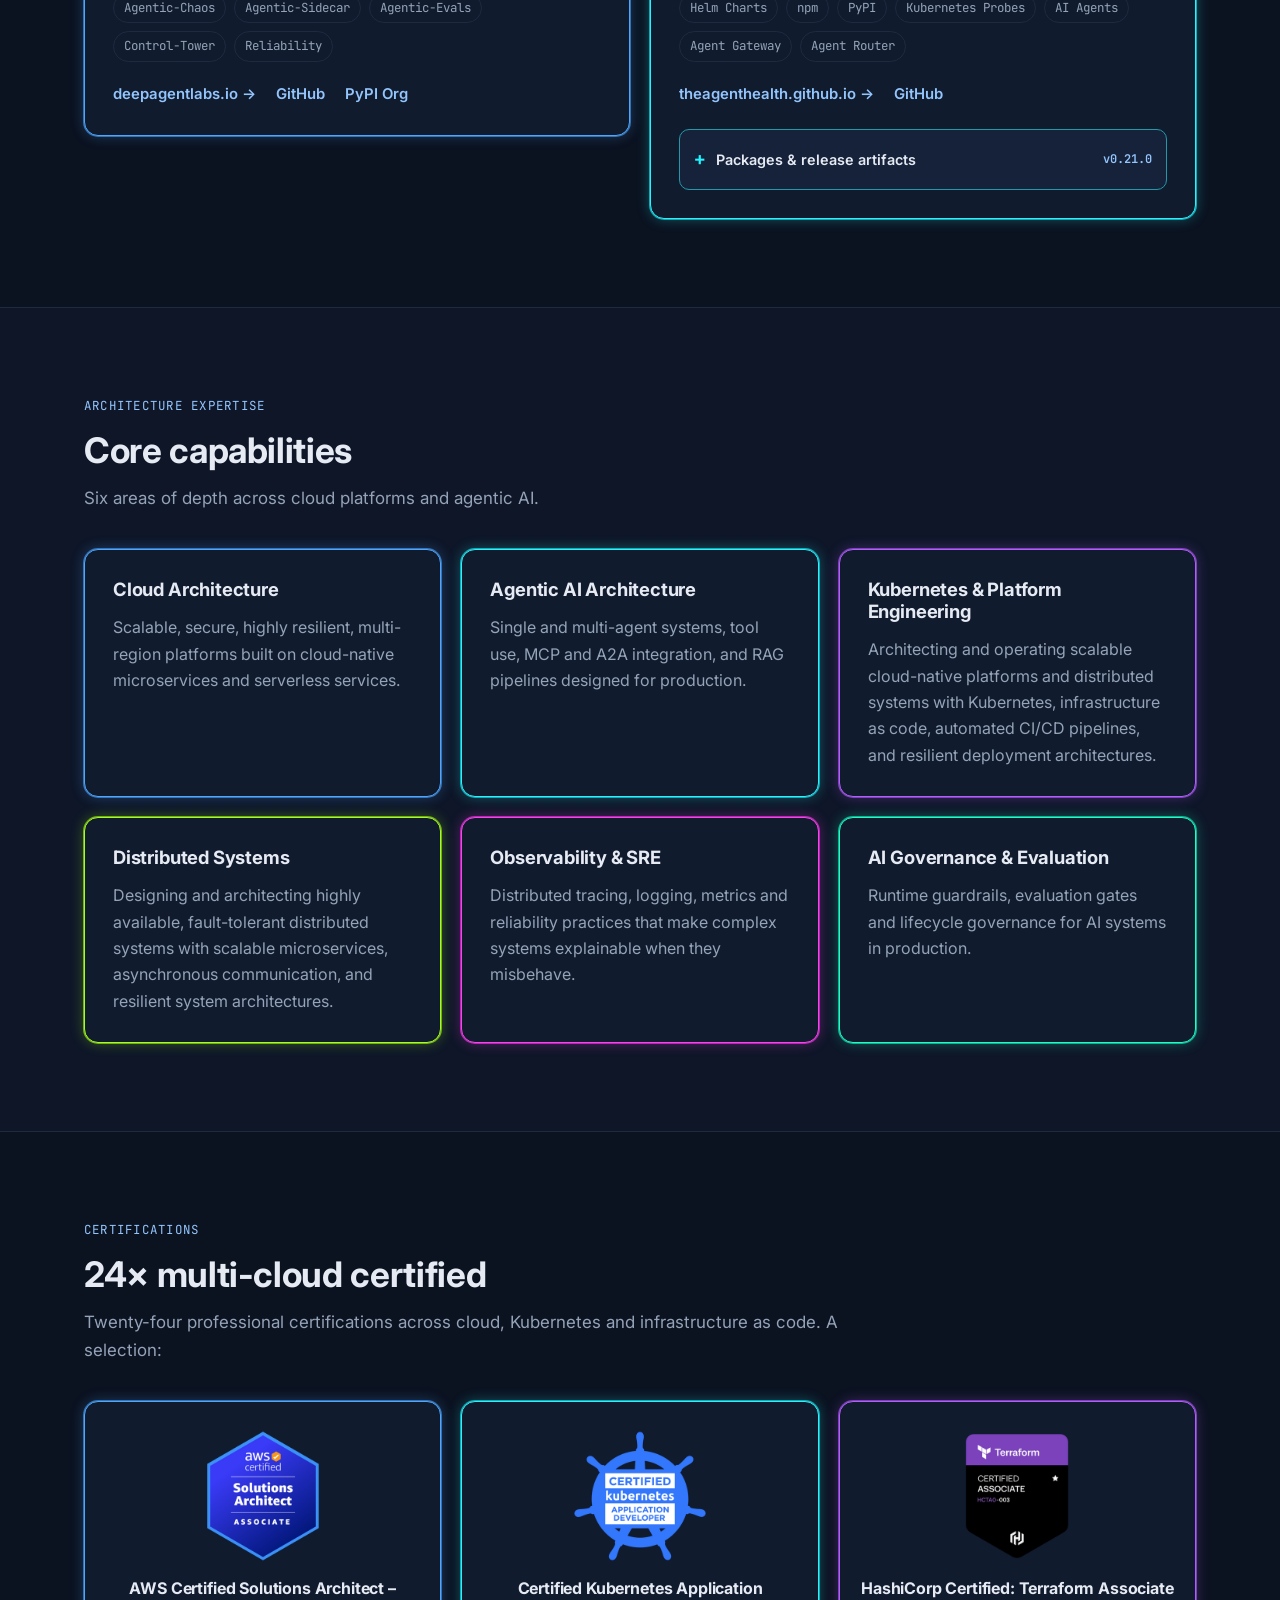
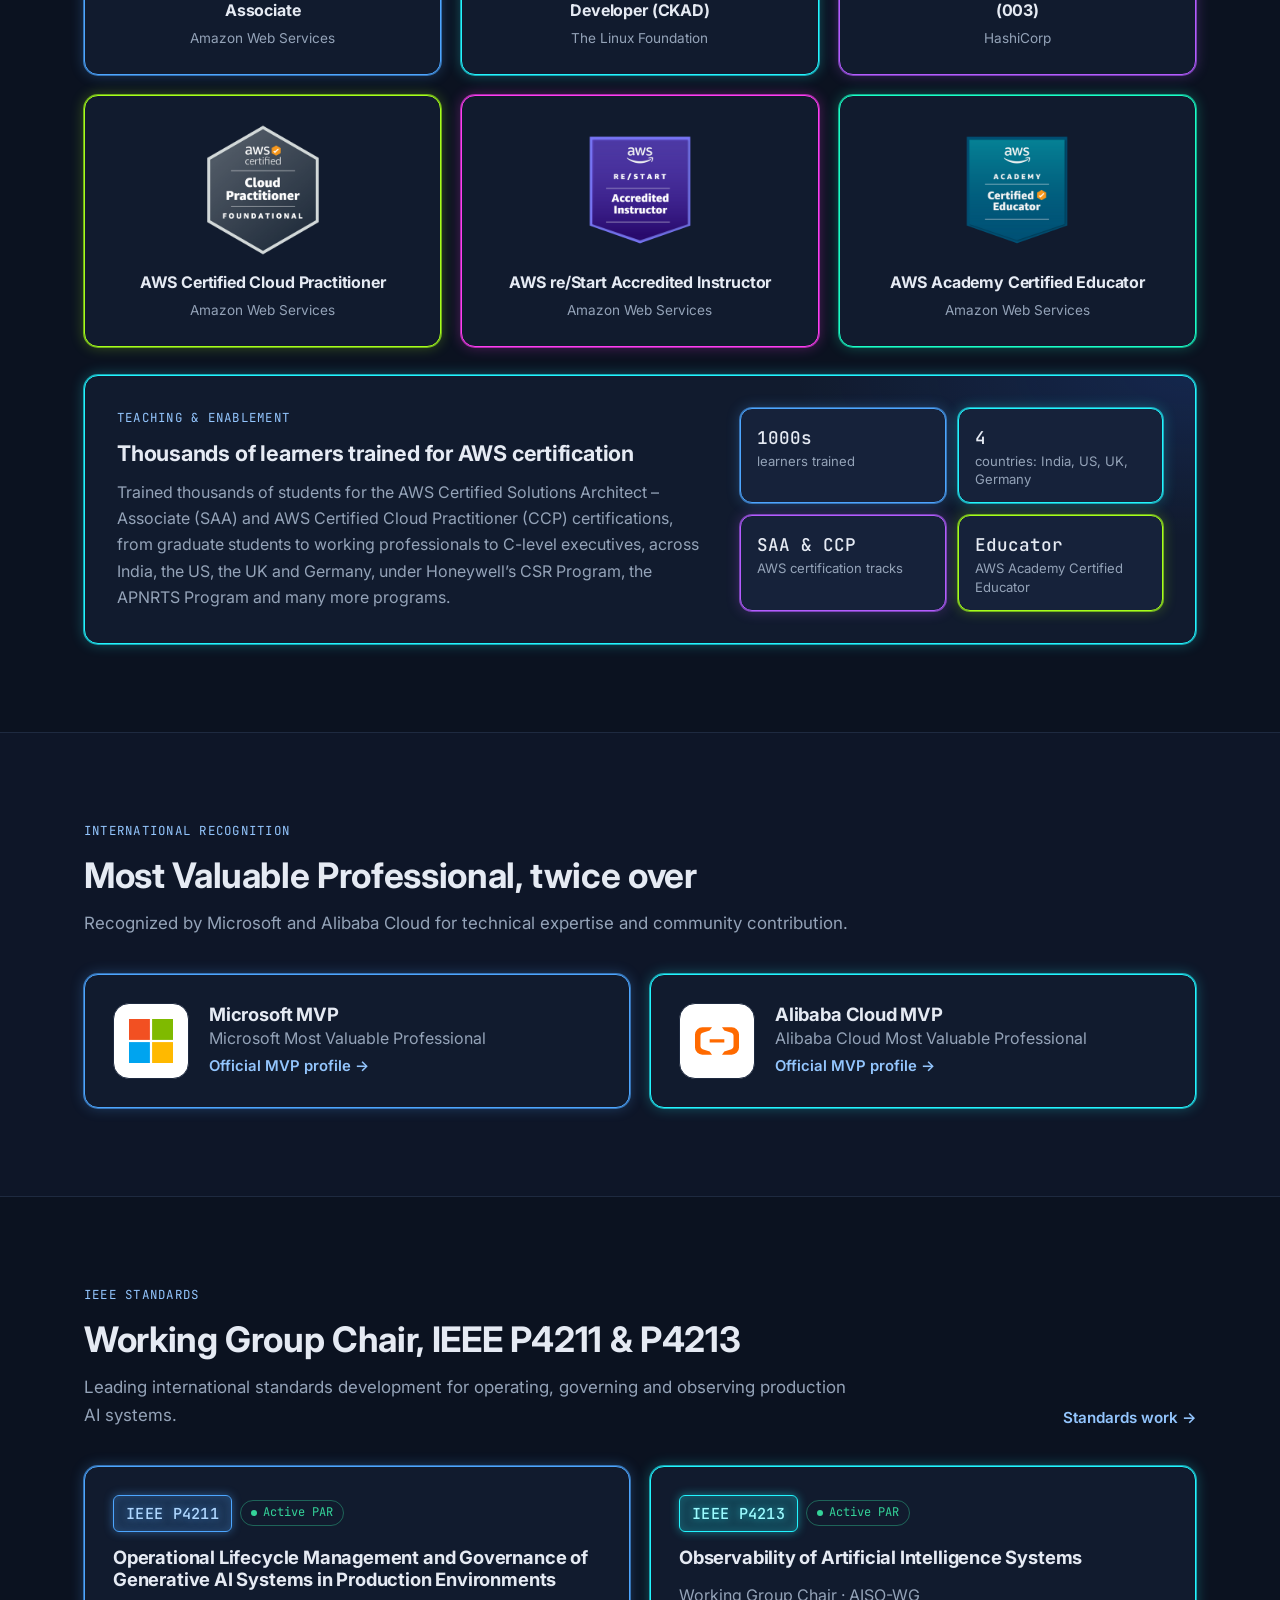
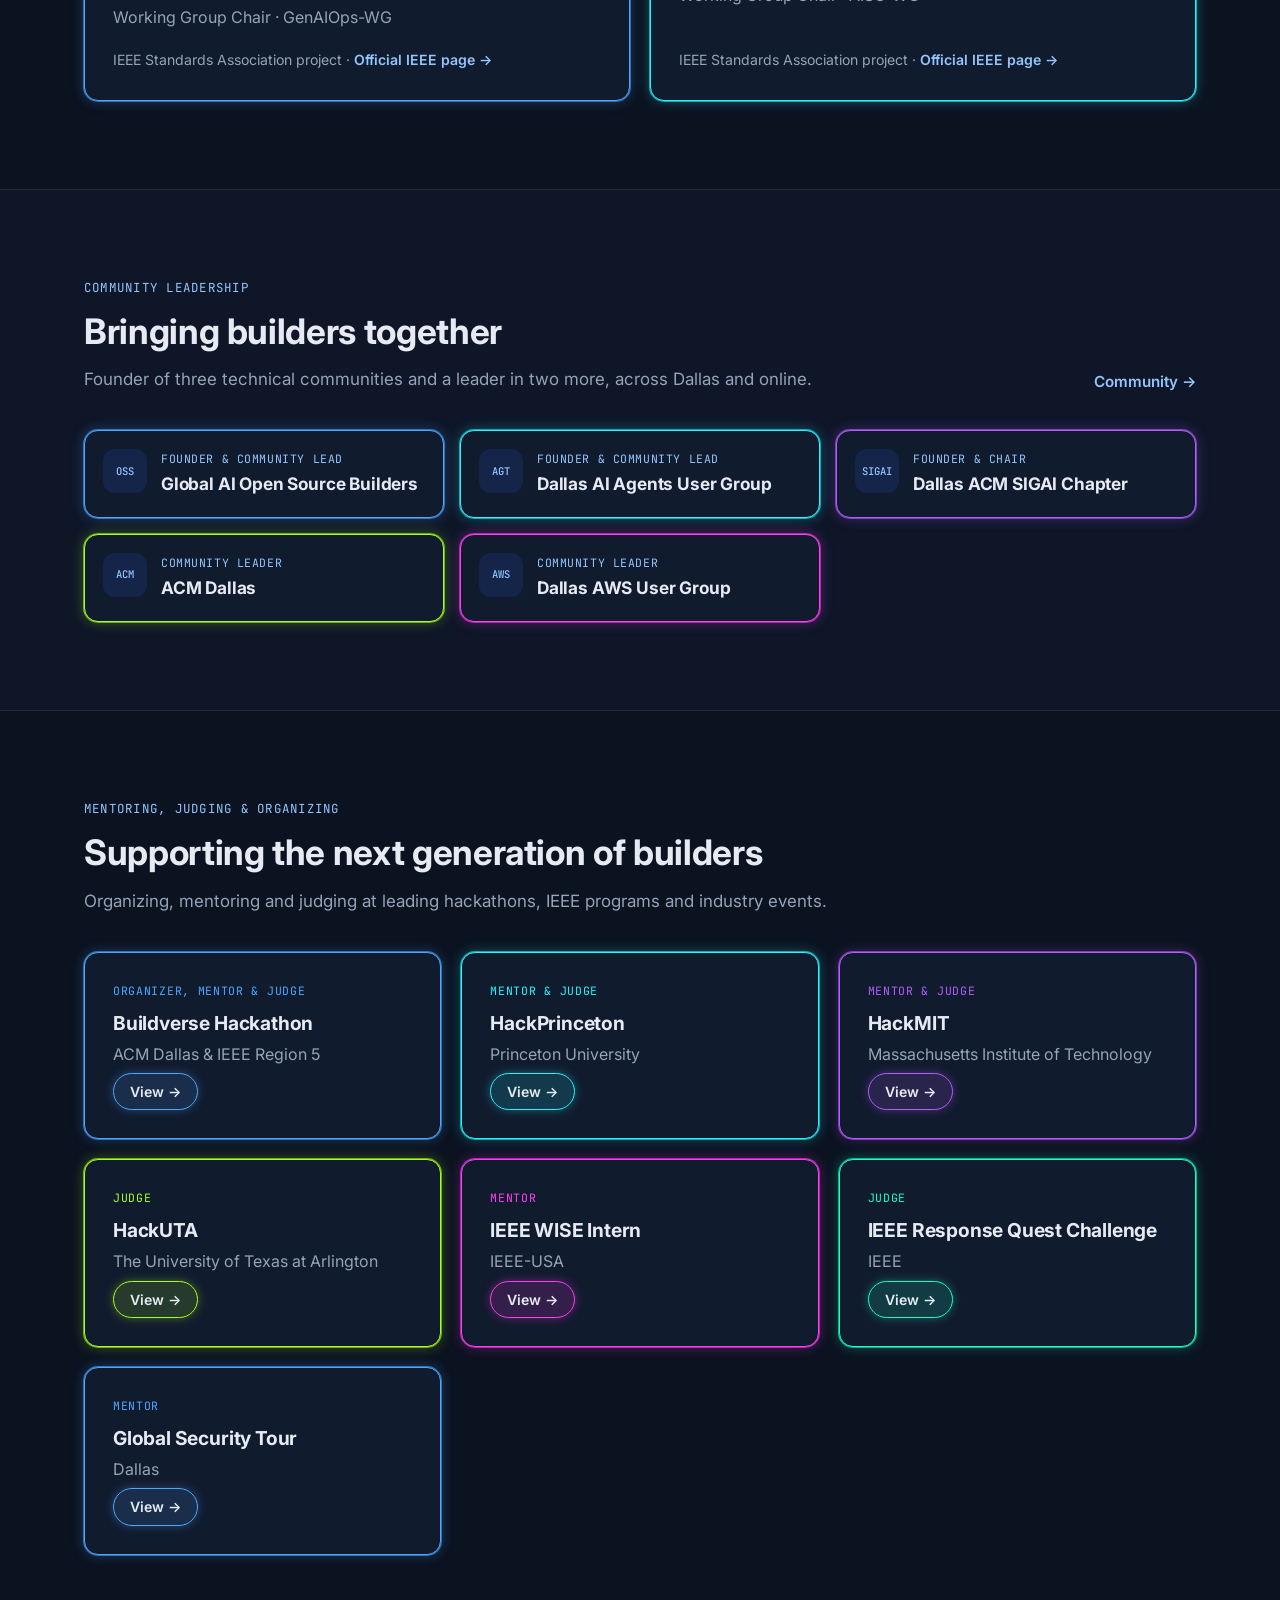
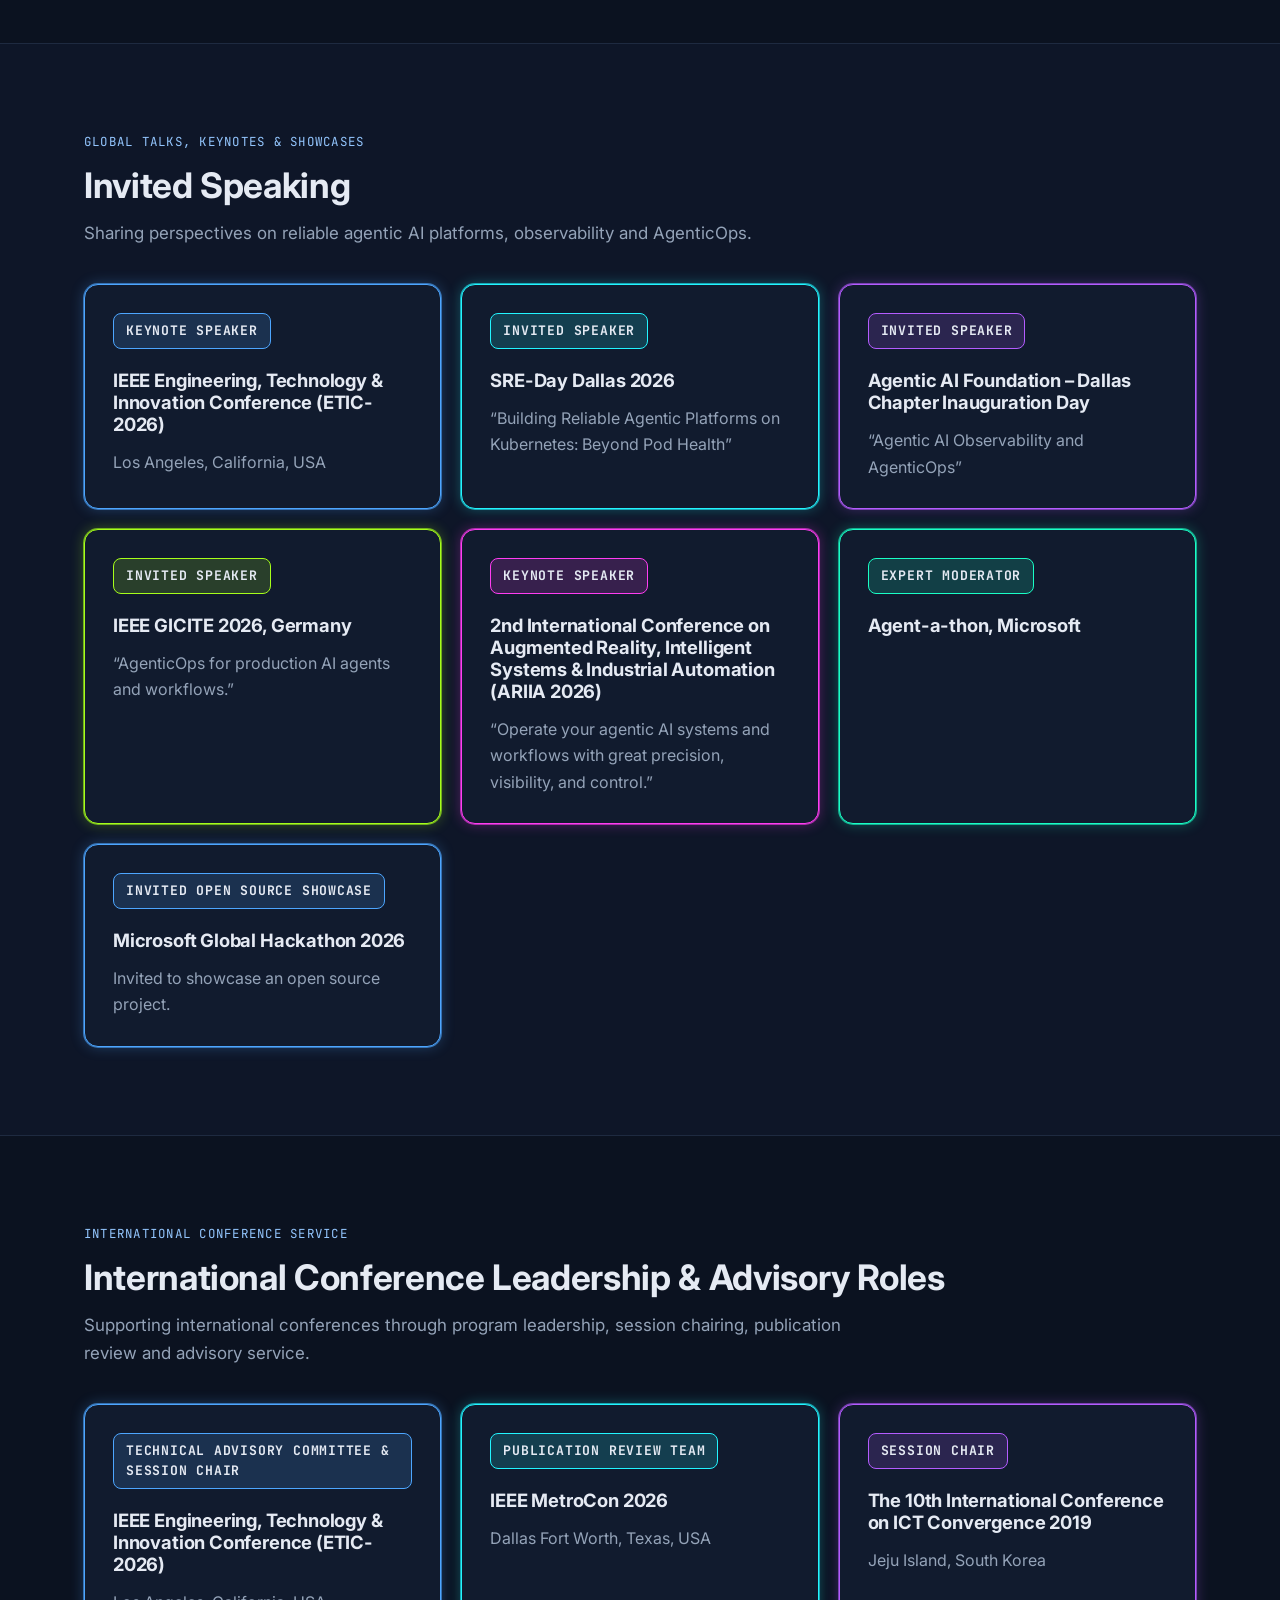
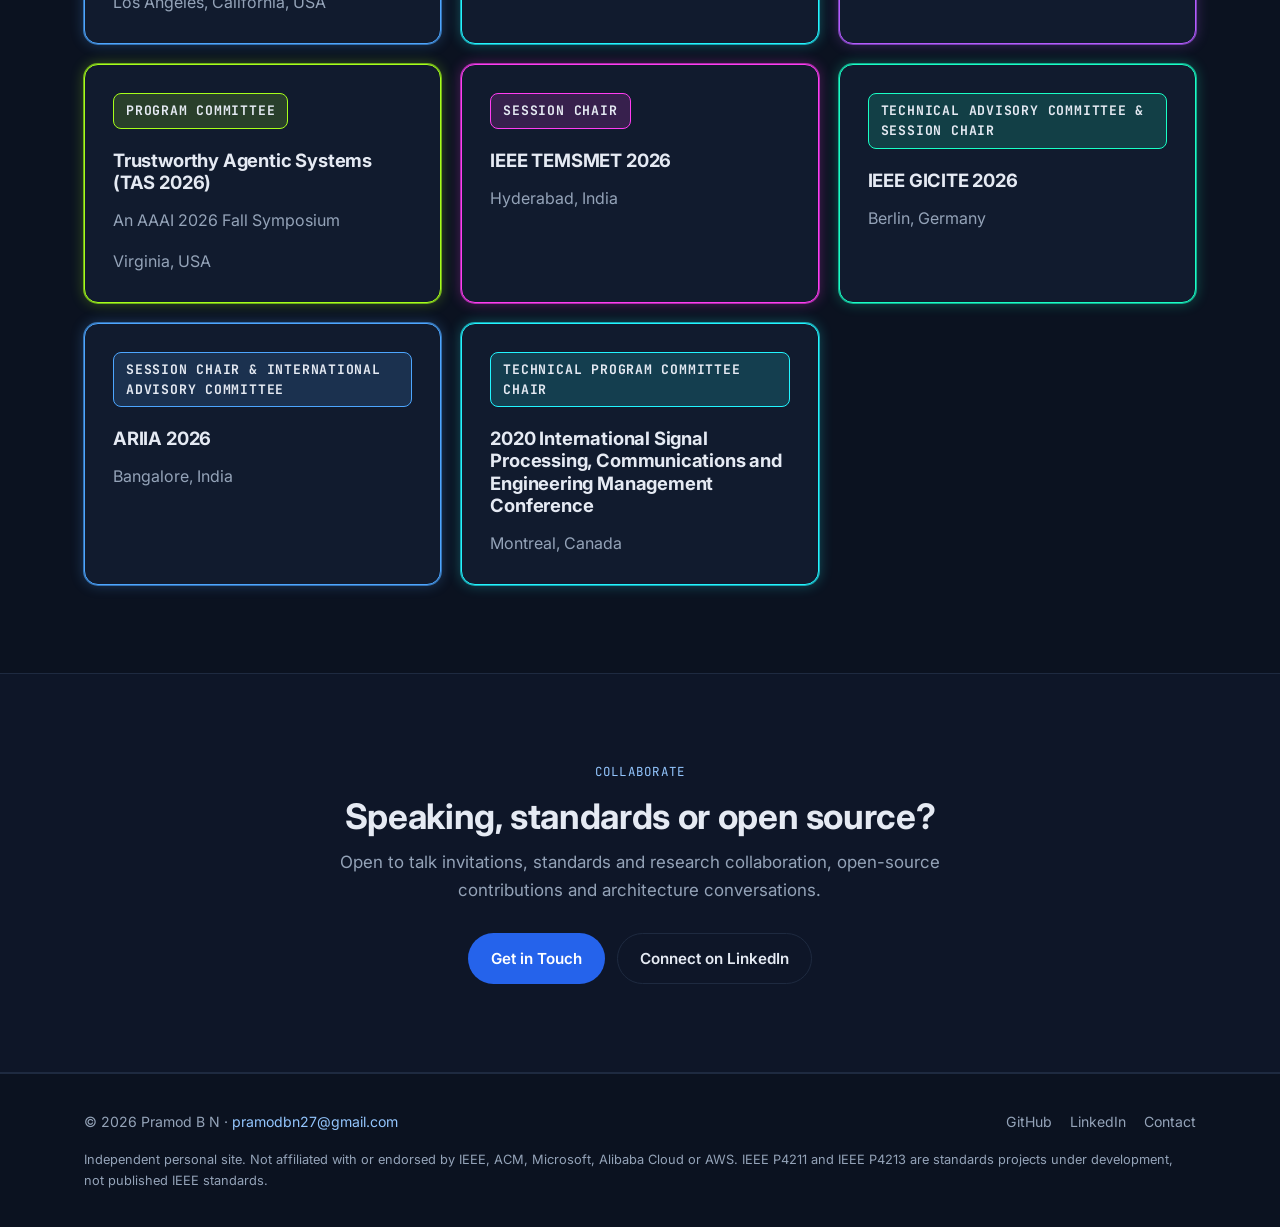
==== commit e79af115: "Add Judge role for HackUTA" ====
--- a/index.html
+++ b/index.html
@@ -421,9 +421,10 @@
             <a class="mentor__link" href="https://hackmit.org/" target="_blank" rel="noopener" aria-label="View the HackMIT website">View &rarr;</a>
           </li>
           <li class="card mentor">
+            <p class="mentor__role">Judge</p>
             <h3>HackUTA</h3>
             <p>The University of Texas at Arlington</p>
-            <a class="mentor__link" href="https://www.hackuta.com/" target="_blank" rel="noopener" aria-label="View the HackUTA website">View &rarr;</a>
+            <a class="mentor__link" href="https://www.hackuta.com" target="_blank" rel="noopener" aria-label="View the HackUTA website">View &rarr;</a>
           </li>
           <li class="card mentor">
             <p class="mentor__role">Mentor</p>
